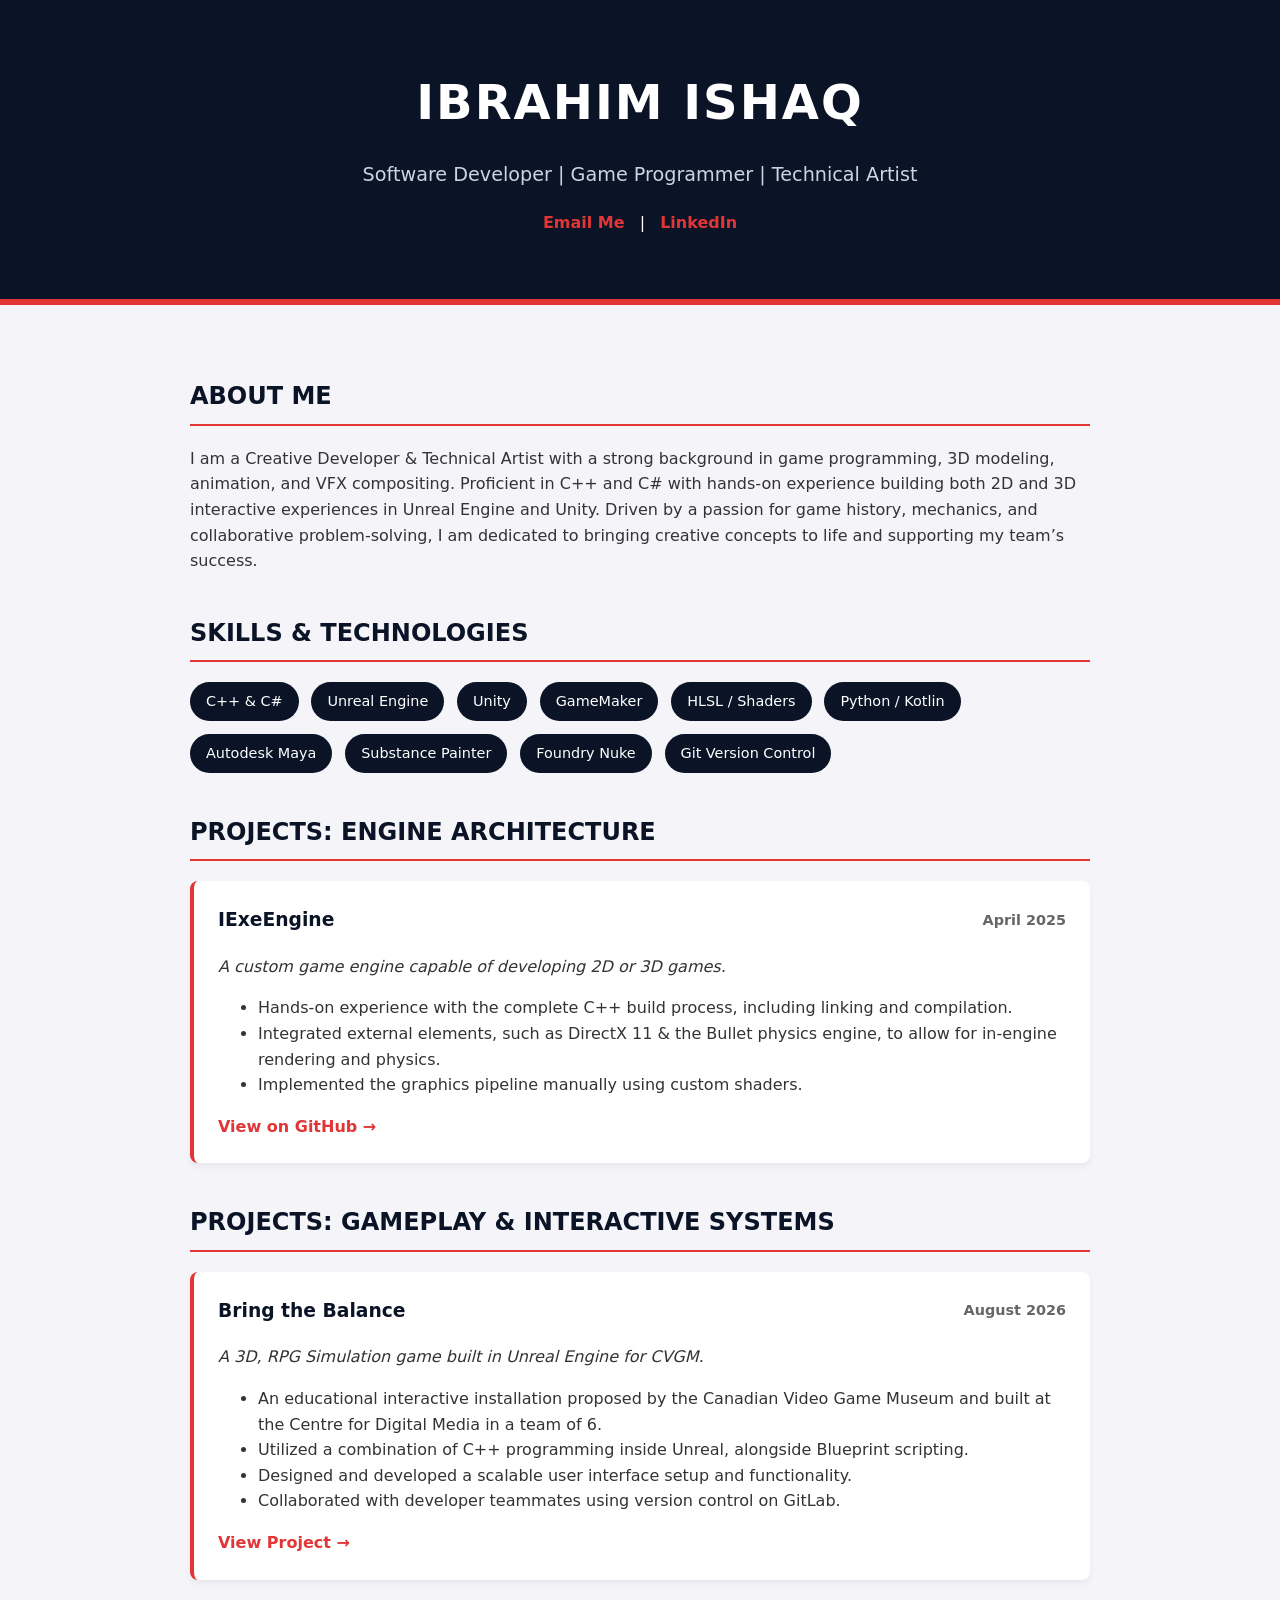
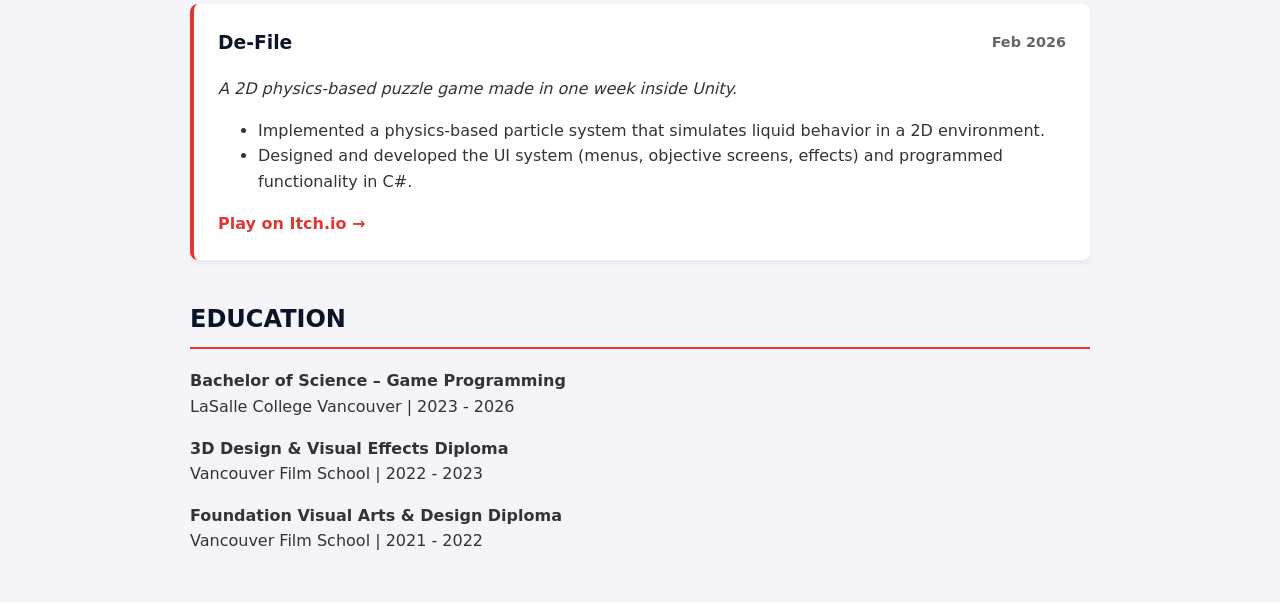
==== index.html @ 3bf5a649 "Revamp index.html for personal portfolio website Updated the index.html file to include a structured" ====
<!DOCTYPE html>
<html lang="en">
<head>
  <meta charset="UTF-8">
  <meta name="viewport" content="width=device-width, initial-scale=1.0">
  <title>Ibrahim Ishaq | Game Programmer</title>
  <style>
    :root {
      --spidey-red: #E23636;
      --spidey-blue: #0B1426;
      --bg-light: #f4f4f9;
      --text-dark: #333333;
    }

    body {
      font-family: 'Segoe UI', system-ui, sans-serif;
      background-color: var(--bg-light);
      color: var(--text-dark);
      line-height: 1.6;
      margin: 0;
      padding: 0;
    }

    /* Header Section */
    header {
      background-color: var(--spidey-blue);
      color: white;
      padding: 4rem 2rem;
      text-align: center;
      border-bottom: 6px solid var(--spidey-red);
    }
    
    header h1 {
      margin: 0;
      font-size: 3rem;
      letter-spacing: 2px;
      text-transform: uppercase;
    }

    header p {
      font-size: 1.2rem;
      color: #cbd5e1;
    }

    .contact-links a {
      color: var(--spidey-red);
      text-decoration: none;
      font-weight: bold;
      margin: 0 10px;
    }
    
    .contact-links a:hover {
      text-decoration: underline;
    }

    /* Main Content Wrapper */
    .container {
      max-width: 900px;
      margin: 0 auto;
      padding: 2rem;
    }

    h2 {
      color: var(--spidey-blue);
      border-bottom: 2px solid var(--spidey-red);
      padding-bottom: 0.5rem;
      margin-top: 2.5rem;
      text-transform: uppercase;
      font-size: 1.5rem;
    }

    /* Project Cards */
    .project {
      background: white;
      padding: 1.5rem;
      margin-bottom: 1.5rem;
      border-radius: 8px;
      box-shadow: 0 4px 6px rgba(0,0,0,0.05);
      border-left: 4px solid var(--spidey-red);
      transition: transform 0.2s;
    }

    .project:hover {
      transform: translateY(-3px);
    }

    .project h3 {
      margin-top: 0;
      color: var(--spidey-blue);
      display: flex;
      justify-content: space-between;
      align-items: center;
    }

    .project-date {
      font-size: 0.9rem;
      color: #666;
    }

    .project a {
      color: var(--spidey-red);
      font-weight: bold;
      text-decoration: none;
    }

    /* Skills Grid */
    .skills-grid {
      display: flex;
      flex-wrap: wrap;
      gap: 0.8rem;
    }

    .skill-badge {
      background-color: var(--spidey-blue);
      color: white;
      padding: 0.5rem 1rem;
      border-radius: 20px;
      font-size: 0.9rem;
      font-weight: 500;
    }
  </style>
</head>
<body>

  <header>
    <h1>Ibrahim Ishaq</h1>
    <p>Software Developer | Game Programmer | Technical Artist</p>
    <div class="contact-links">
      <a href="mailto:ibrahimmiishaq@gmail.com">Email Me</a> | 
      <a href="https://www.linkedin.com/in/ibrahimig" target="_blank">LinkedIn</a>
    </div>
  </header>

  <div class="container">
    <section>
      <h2>About Me</h2>
      <p>I am a Creative Developer & Technical Artist with a strong background in game programming, 3D modeling, animation, and VFX compositing. Proficient in C++ and C# with hands-on experience building both 2D and 3D interactive experiences in Unreal Engine and Unity. Driven by a passion for game history, mechanics, and collaborative problem-solving, I am dedicated to bringing creative concepts to life and supporting my team’s success.</p>
    </section>

    <section>
      <h2>Skills & Technologies</h2>
      <div class="skills-grid">
        <span class="skill-badge">C++ & C#</span>
        <span class="skill-badge">Unreal Engine</span>
        <span class="skill-badge">Unity</span>
        <span class="skill-badge">GameMaker</span>
        <span class="skill-badge">HLSL / Shaders</span>
        <span class="skill-badge">Python / Kotlin</span>
        <span class="skill-badge">Autodesk Maya</span>
        <span class="skill-badge">Substance Painter</span>
        <span class="skill-badge">Foundry Nuke</span>
        <span class="skill-badge">Git Version Control</span>
      </div>
    </section>

    <section>
      <h2>Projects: Engine Architecture</h2>
      
      <div class="project">
        <h3>IExeEngine <span class="project-date">April 2025</span></h3>
        <p><em>A custom game engine capable of developing 2D or 3D games.</em></p>
        <ul>
          <li>Hands-on experience with the complete C++ build process, including linking and compilation.</li>
          <li>Integrated external elements, such as DirectX 11 & the Bullet physics engine, to allow for in-engine rendering and physics.</li>
          <li>Implemented the graphics pipeline manually using custom shaders.</li>
        </ul>
        <a href="https://github.com/IbrahimExe/IExeEngine" target="_blank">View on GitHub &rarr;</a>
      </div>
    </section>

    <section>
      <h2>Projects: Gameplay & Interactive Systems</h2>

      <div class="project">
        <h3>Bring the Balance <span class="project-date">August 2026</span></h3>
        <p><em>A 3D, RPG Simulation game built in Unreal Engine for CVGM.</em></p>
        <ul>
          <li>An educational interactive installation proposed by the Canadian Video Game Museum and built at the Centre for Digital Media in a team of 6.</li>
          <li>Utilized a combination of C++ programming inside Unreal, alongside Blueprint scripting.</li>
          <li>Designed and developed a scalable user interface setup and functionality.</li>
          <li>Collaborated with developer teammates using version control on GitLab.</li>
        </ul>
        <a href="https://thecdm.ca/projects/revealing-art-balance-canadian-video-game-museum" target="_blank">View Project &rarr;</a>
      </div>

      <div class="project">
        <h3>De-File <span class="project-date">Feb 2026</span></h3>
        <p><em>A 2D physics-based puzzle game made in one week inside Unity.</em></p>
        <ul>
          <li>Implemented a physics-based particle system that simulates liquid behavior in a 2D environment.</li>
          <li>Designed and developed the UI system (menus, objective screens, effects) and programmed functionality in C#.</li>
        </ul>
        <a href="https://ibrahimexe.itch.io/de-file" target="_blank">Play on Itch.io &rarr;</a>
      </div>
    </section>

    <section>
      <h2>Education</h2>
      <p><strong>Bachelor of Science – Game Programming</strong><br>
      LaSalle College Vancouver | 2023 - 2026</p>
      
      <p><strong>3D Design & Visual Effects Diploma</strong><br>
      Vancouver Film School | 2022 - 2023</p>
      
      <p><strong>Foundation Visual Arts & Design Diploma</strong><br>
      Vancouver Film School | 2021 - 2022</p>
    </section>

  </div>
</body>
</html>
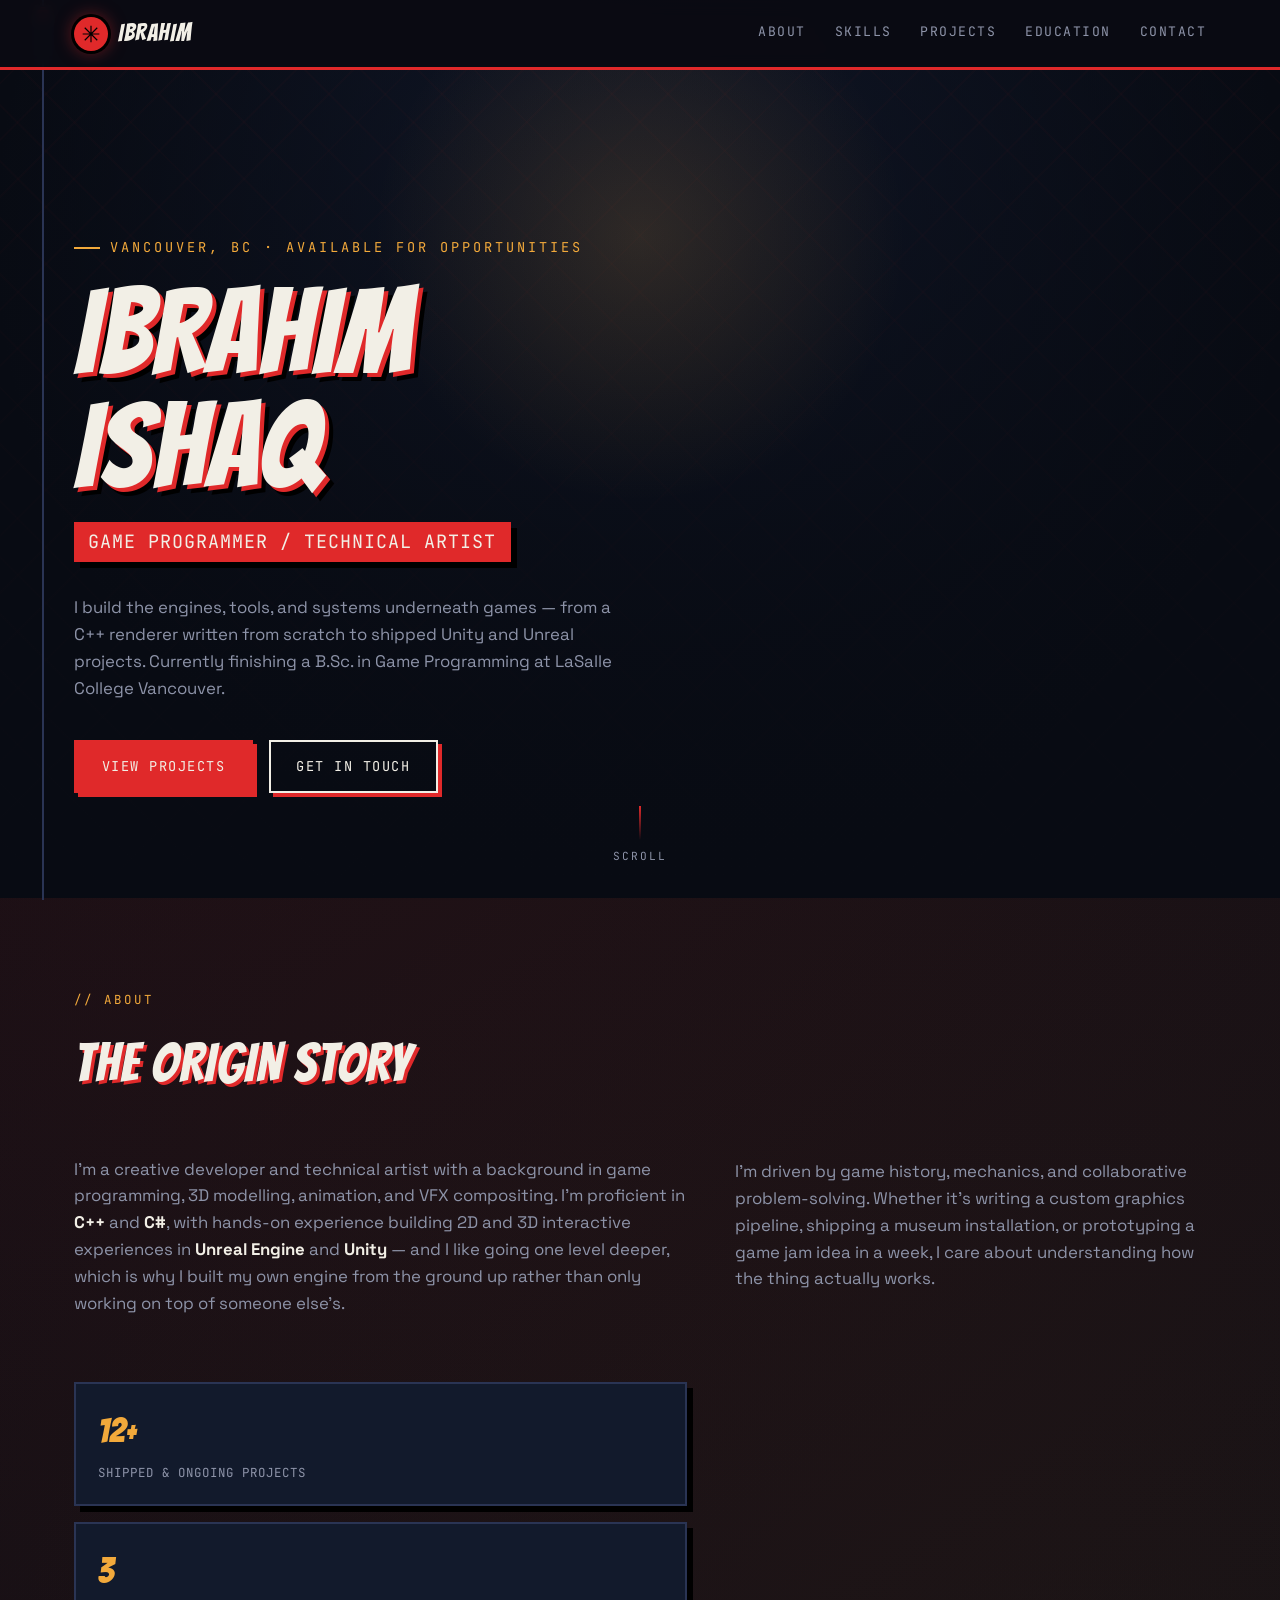
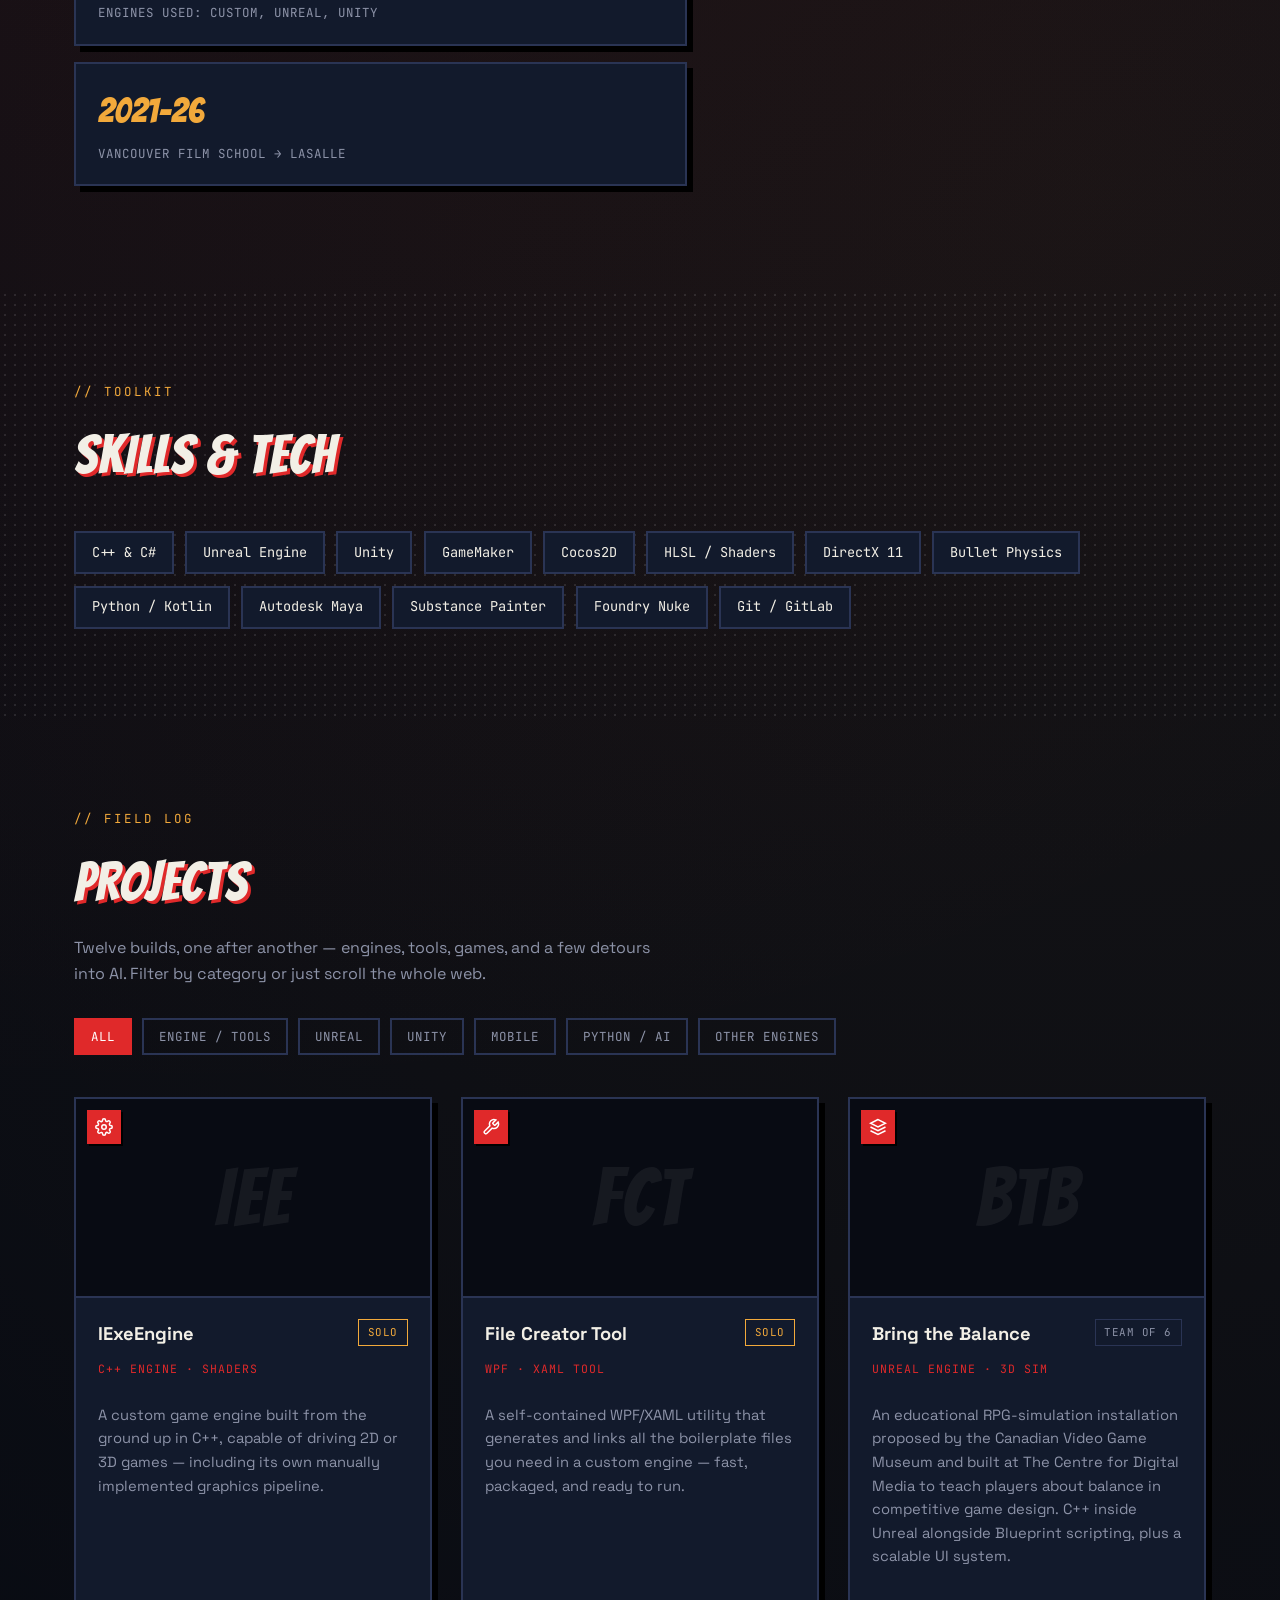
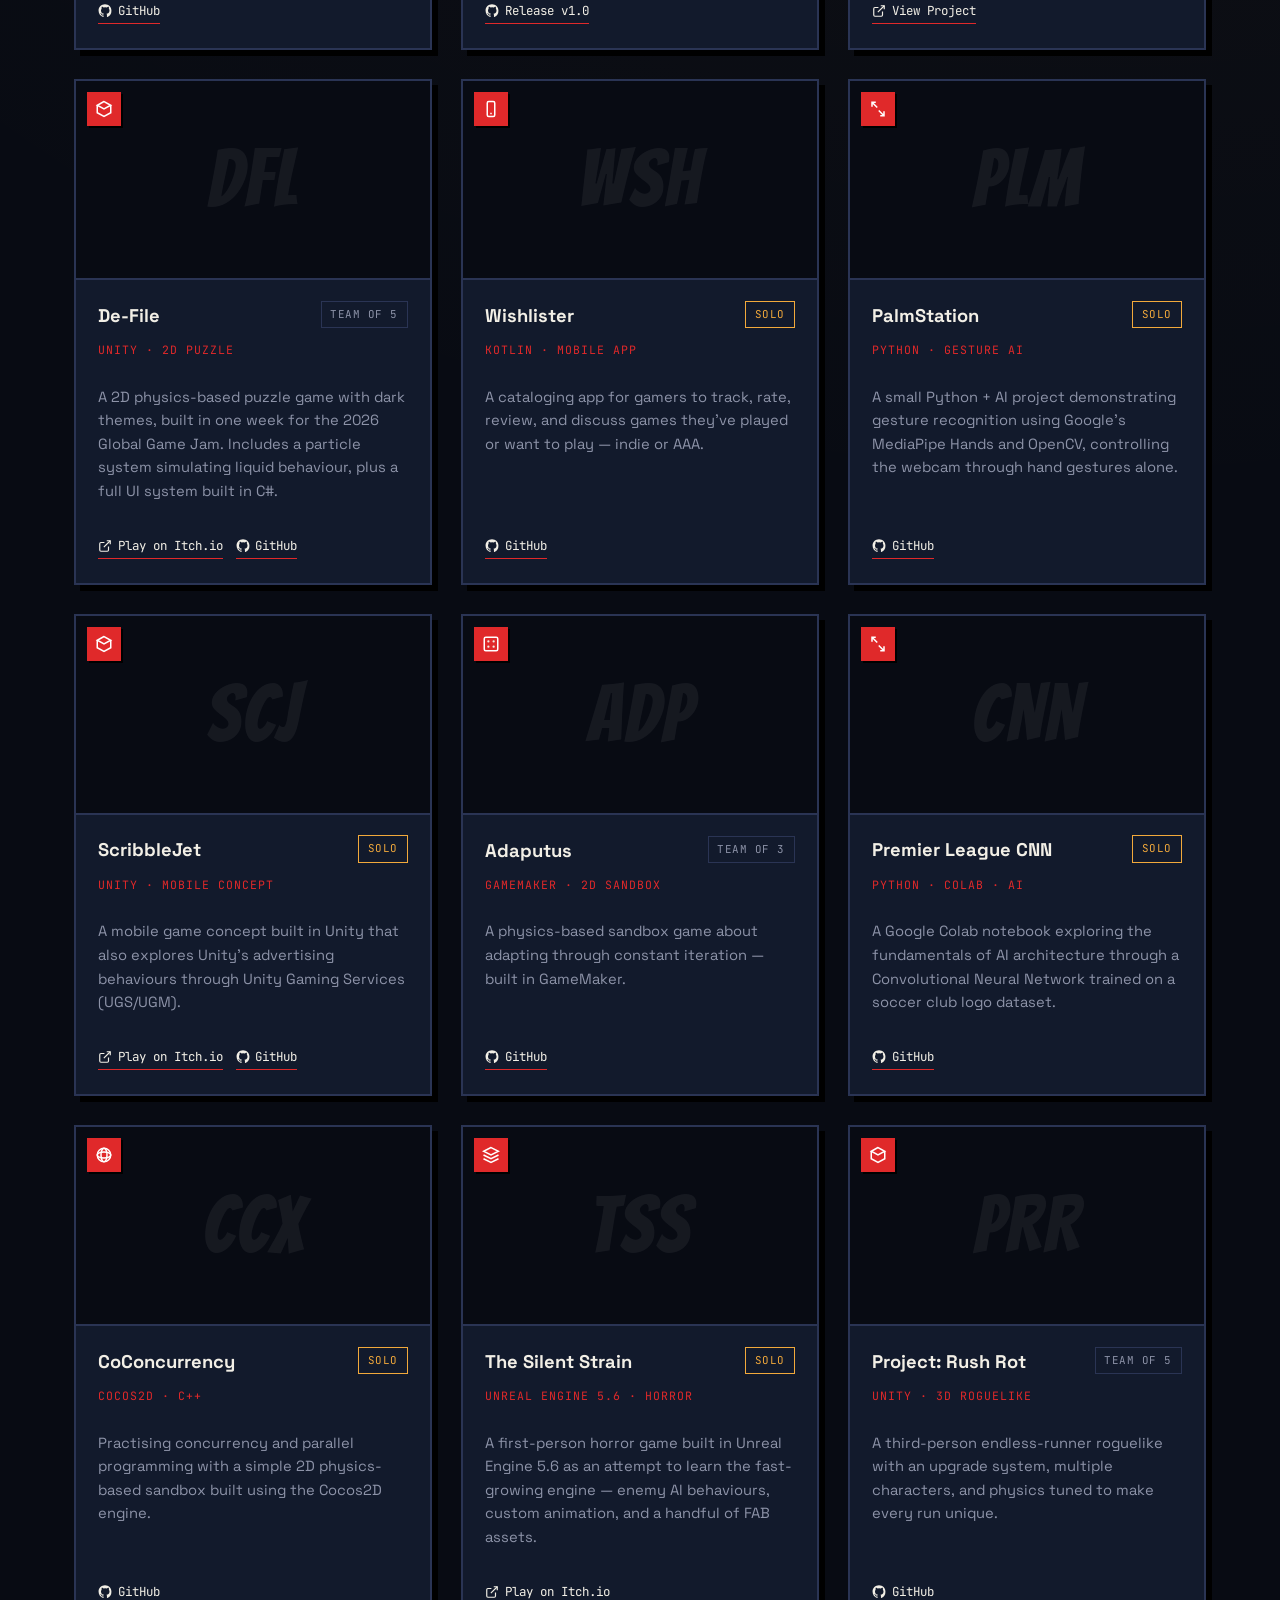
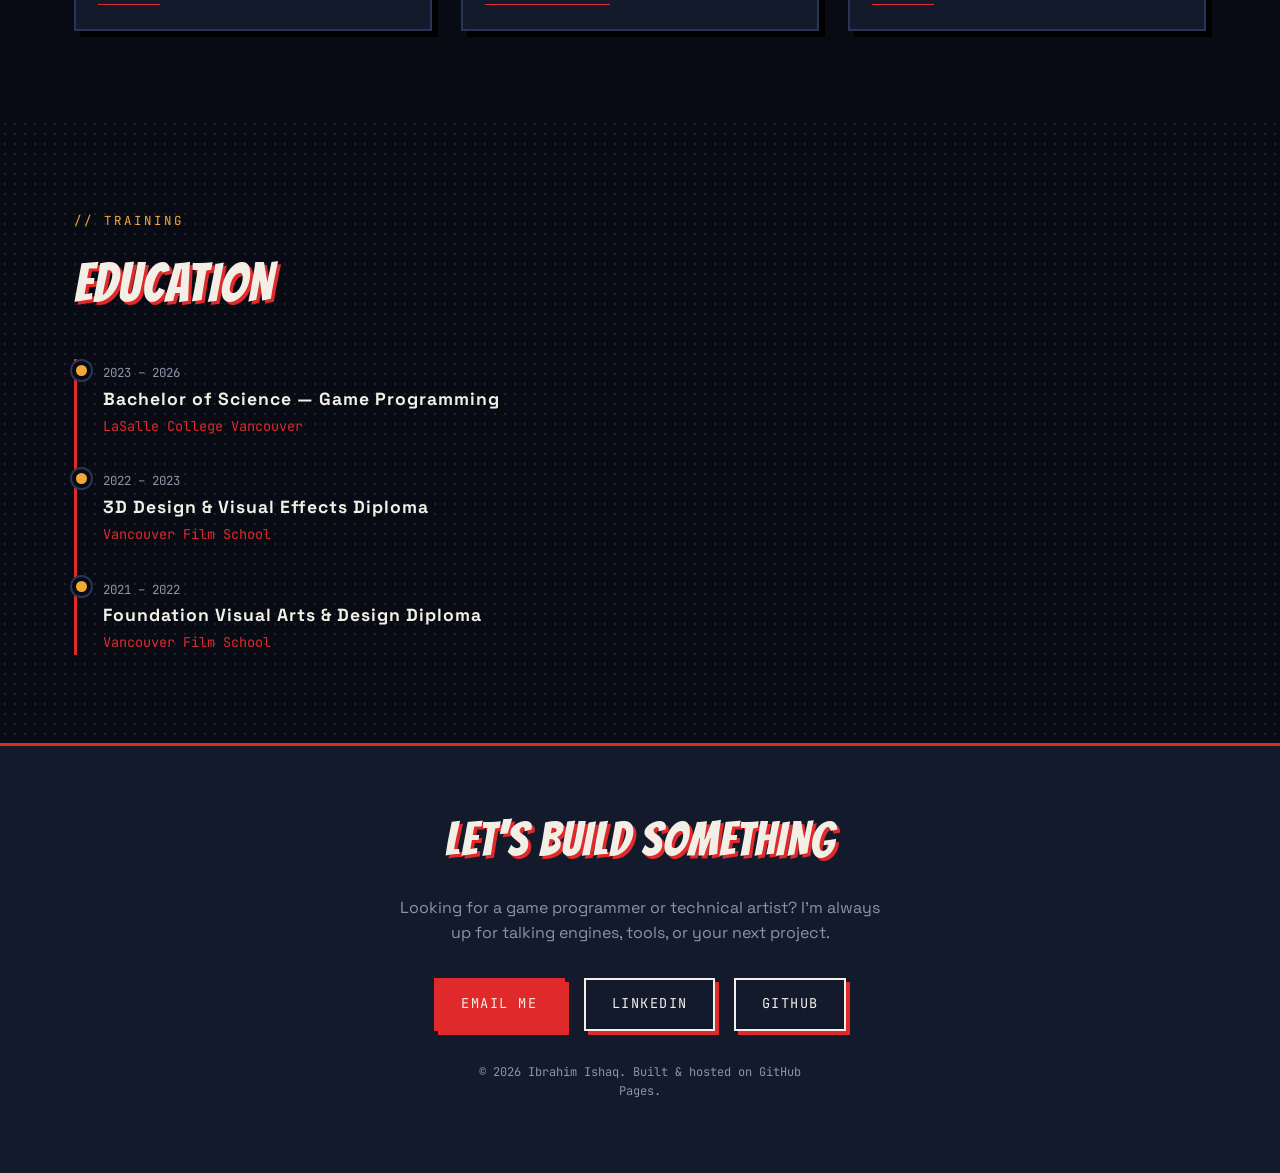
==== commit 473c9cf3: "Updated Website, Iteration 2 - Restructure the website, more visually interesting - Not just my res" ====
--- a/index.html
+++ b/index.html
@@ -1,211 +1,1066 @@
 <!DOCTYPE html>
 <html lang="en">
 <head>
-  <meta charset="UTF-8">
-  <meta name="viewport" content="width=device-width, initial-scale=1.0">
-  <title>Ibrahim Ishaq | Game Programmer</title>
-  <style>
-    :root {
-      --spidey-red: #E23636;
-      --spidey-blue: #0B1426;
-      --bg-light: #f4f4f9;
-      --text-dark: #333333;
+<meta charset="UTF-8">
+<meta name="viewport" content="width=device-width, initial-scale=1.0">
+<title>Ibrahim Ishaq — Game Programmer & Technical Artist</title>
+<meta name="description" content="Portfolio of Ibrahim Ishaq — game programmer and technical artist. C++ engines, Unreal, Unity, and more.">
+
+<link rel="preconnect" href="https://fonts.googleapis.com">
+<link rel="preconnect" href="https://fonts.gstatic.com" crossorigin>
+<link href="https://fonts.googleapis.com/css2?family=Bangers&family=Space+Grotesk:wght@400;500;600;700&family=JetBrains+Mono:wght@400;500;600&display=swap" rel="stylesheet">
+
+<style>
+  /* ============================================
+     TOKENS
+  ============================================ */
+  :root{
+    --void:#080b13;
+    --panel:#121a2c;
+    --panel-hi:#1b2540;
+    --line:#2a3454;
+    --red:#e0292a;
+    --red-dim:#a11f20;
+    --brick:#5c1616;
+    --paper:#f2efe6;
+    --muted:#8d93a8;
+    --gold:#f2a93b;
+
+    --display:'Bangers', cursive;
+    --body:'Space Grotesk', system-ui, sans-serif;
+    --mono:'JetBrains Mono', ui-monospace, monospace;
+
+    --hard: 6px 6px 0 var(--red);
+    --hard-sm: 4px 4px 0 var(--red);
+    --hard-black: 6px 6px 0 #000;
+
+    --maxw: 1180px;
+  }
+
+  *{box-sizing:border-box;}
+  html{scroll-behavior:smooth;}
+  @media (prefers-reduced-motion: reduce){
+    html{scroll-behavior:auto;}
+    *{animation-duration:0.01ms !important; animation-iteration-count:1 !important; transition-duration:0.01ms !important; scroll-behavior:auto !important;}
+  }
+
+  body{
+    margin:0;
+    background:var(--void);
+    color:var(--paper);
+    font-family:var(--body);
+    line-height:1.6;
+    overflow-x:hidden;
+    background-image:
+      radial-gradient(circle at 15% 8%, rgba(224,41,42,0.10), transparent 40%),
+      radial-gradient(circle at 85% 30%, rgba(242,169,59,0.06), transparent 45%);
+  }
+
+  img,video{max-width:100%; display:block;}
+  a{color:inherit;}
+
+  ::selection{background:var(--red); color:#fff;}
+
+  /* focus visibility */
+  a:focus-visible, button:focus-visible{
+    outline:3px solid var(--gold);
+    outline-offset:3px;
+  }
+
+  .wrap{max-width:var(--maxw); margin:0 auto; padding:0 1.5rem;}
+
+  h1,h2,h3{font-family:var(--display); letter-spacing:1px; margin:0; font-weight:400;}
+
+  .eyebrow{
+    font-family:var(--mono);
+    color:var(--gold);
+    font-size:0.78rem;
+    letter-spacing:3px;
+    text-transform:uppercase;
+    display:inline-block;
+    margin-bottom:0.6rem;
+  }
+
+  .section-title{
+    font-size:clamp(2.2rem, 5vw, 3.4rem);
+    text-transform:uppercase;
+    color:var(--paper);
+    text-shadow: 3px 3px 0 var(--red);
+    margin-bottom:0.4rem;
+  }
+
+  section{padding:5.5rem 0; position:relative;}
+
+  /* ============================================
+     HALFTONE / WEB TEXTURE HELPERS
+  ============================================ */
+  .halftone{
+    background-image: radial-gradient(rgba(255,255,255,0.10) 1px, transparent 1px);
+    background-size: 10px 10px;
+  }
+
+  /* ============================================
+     WEB-THREAD SCROLL SIGNATURE (desktop)
+  ============================================ */
+  #web-thread-wrap{
+    position:fixed;
+    top:0; left:26px;
+    height:100vh;
+    width:34px;
+    z-index:40;
+    pointer-events:none;
+    display:flex;
+    align-items:center;
+  }
+  #web-thread-wrap svg{overflow:visible;}
+  #thread-path{
+    fill:none;
+    stroke:var(--line);
+    stroke-width:2;
+  }
+  #thread-progress{
+    fill:none;
+    stroke:var(--red);
+    stroke-width:2.5;
+    stroke-dasharray:3000;
+    stroke-dashoffset:3000;
+  }
+  #thread-spider{
+    transform:translateY(0px);
+    transition:transform 60ms linear;
+  }
+  @media (max-width: 900px){
+    #web-thread-wrap{display:none;}
+  }
+
+  /* ============================================
+     NAV
+  ============================================ */
+  header#top-nav{
+    position:sticky; top:0; z-index:50;
+    background:rgba(8,11,19,0.88);
+    backdrop-filter: blur(8px);
+    border-bottom:3px solid var(--red);
+  }
+  .nav-row{
+    display:flex; align-items:center; justify-content:space-between;
+    padding:0.9rem 1.5rem;
+    max-width:var(--maxw); margin:0 auto;
+  }
+  .brand{
+    display:flex; align-items:center; gap:0.6rem;
+    font-family:var(--display);
+    font-size:1.5rem;
+    letter-spacing:1px;
+    text-decoration:none;
+  }
+  .brand-mark{
+    width:34px; height:34px;
+    border-radius:50%;
+    background:var(--red);
+    display:flex; align-items:center; justify-content:center;
+    box-shadow:0 0 0 3px #000, 0 0 18px rgba(224,41,42,0.6);
+    flex-shrink:0;
+  }
+  .brand-mark svg{width:20px; height:20px;}
+
+  nav#primary-nav{display:flex; gap:1.8rem; align-items:center;}
+  nav#primary-nav a{
+    font-family:var(--mono);
+    font-size:0.82rem;
+    letter-spacing:1.5px;
+    text-transform:uppercase;
+    text-decoration:none;
+    color:var(--muted);
+    position:relative;
+    padding-bottom:4px;
+    transition:color 0.2s;
+  }
+  nav#primary-nav a:hover{color:var(--paper);}
+  nav#primary-nav a::after{
+    content:'';
+    position:absolute; left:0; bottom:0;
+    width:0; height:2px; background:var(--red);
+    transition:width 0.25s;
+  }
+  nav#primary-nav a:hover::after{width:100%;}
+
+  #nav-toggle{
+    display:none;
+    background:none; border:2px solid var(--red); border-radius:4px;
+    width:42px; height:38px;
+    cursor:pointer;
+    flex-direction:column; align-items:center; justify-content:center; gap:5px;
+  }
+  #nav-toggle span{width:20px; height:2px; background:var(--paper); display:block; transition:0.25s;}
+  #nav-toggle.open span:nth-child(1){transform:translateY(7px) rotate(45deg);}
+  #nav-toggle.open span:nth-child(2){opacity:0;}
+  #nav-toggle.open span:nth-child(3){transform:translateY(-7px) rotate(-45deg);}
+
+  @media (max-width: 760px){
+    #nav-toggle{display:flex;}
+    nav#primary-nav{
+      position:absolute; top:100%; left:0; right:0;
+      background:var(--void);
+      border-bottom:3px solid var(--red);
+      flex-direction:column; align-items:flex-start;
+      gap:0; padding:0.5rem 1.5rem 1.2rem;
+      max-height:0; overflow:hidden;
+      transition:max-height 0.3s ease;
     }
-
-    body {
-      font-family: 'Segoe UI', system-ui, sans-serif;
-      background-color: var(--bg-light);
-      color: var(--text-dark);
-      line-height: 1.6;
-      margin: 0;
-      padding: 0;
-    }
-
-    /* Header Section */
-    header {
-      background-color: var(--spidey-blue);
-      color: white;
-      padding: 4rem 2rem;
-      text-align: center;
-      border-bottom: 6px solid var(--spidey-red);
-    }
-    
-    header h1 {
-      margin: 0;
-      font-size: 3rem;
-      letter-spacing: 2px;
-      text-transform: uppercase;
-    }
-
-    header p {
-      font-size: 1.2rem;
-      color: #cbd5e1;
-    }
-
-    .contact-links a {
-      color: var(--spidey-red);
-      text-decoration: none;
-      font-weight: bold;
-      margin: 0 10px;
-    }
-    
-    .contact-links a:hover {
-      text-decoration: underline;
-    }
-
-    /* Main Content Wrapper */
-    .container {
-      max-width: 900px;
-      margin: 0 auto;
-      padding: 2rem;
-    }
-
-    h2 {
-      color: var(--spidey-blue);
-      border-bottom: 2px solid var(--spidey-red);
-      padding-bottom: 0.5rem;
-      margin-top: 2.5rem;
-      text-transform: uppercase;
-      font-size: 1.5rem;
-    }
-
-    /* Project Cards */
-    .project {
-      background: white;
-      padding: 1.5rem;
-      margin-bottom: 1.5rem;
-      border-radius: 8px;
-      box-shadow: 0 4px 6px rgba(0,0,0,0.05);
-      border-left: 4px solid var(--spidey-red);
-      transition: transform 0.2s;
-    }
-
-    .project:hover {
-      transform: translateY(-3px);
-    }
-
-    .project h3 {
-      margin-top: 0;
-      color: var(--spidey-blue);
-      display: flex;
-      justify-content: space-between;
-      align-items: center;
-    }
-
-    .project-date {
-      font-size: 0.9rem;
-      color: #666;
-    }
-
-    .project a {
-      color: var(--spidey-red);
-      font-weight: bold;
-      text-decoration: none;
-    }
-
-    /* Skills Grid */
-    .skills-grid {
-      display: flex;
-      flex-wrap: wrap;
-      gap: 0.8rem;
-    }
-
-    .skill-badge {
-      background-color: var(--spidey-blue);
-      color: white;
-      padding: 0.5rem 1rem;
-      border-radius: 20px;
-      font-size: 0.9rem;
-      font-weight: 500;
-    }
-  </style>
+    nav#primary-nav.open{max-height:400px;}
+    nav#primary-nav a{padding:0.7rem 0; width:100%; border-bottom:1px solid var(--line);}
+  }
+
+  /* ============================================
+     HERO
+  ============================================ */
+  #hero{
+    position:relative;
+    min-height:92vh;
+    display:flex; align-items:center;
+    padding:8rem 0 5rem;
+    overflow:hidden;
+    isolation:isolate;
+  }
+  #hero-media{
+    position:absolute; inset:0; z-index:-2;
+    background:
+      linear-gradient(180deg, rgba(8,11,19,0.55) 0%, rgba(8,11,19,0.85) 60%, var(--void) 100%),
+      repeating-linear-gradient(45deg, rgba(224,41,42,0.05) 0 2px, transparent 2px 40px),
+      repeating-linear-gradient(-45deg, rgba(224,41,42,0.05) 0 2px, transparent 2px 40px),
+      radial-gradient(circle at 50% 20%, #1a2440 0%, var(--void) 70%);
+    background-size: cover, auto, auto, cover;
+  }
+  #hero-video{
+    position:absolute; inset:0; width:100%; height:100%;
+    object-fit:cover; z-index:-3;
+    opacity:0.55;
+  }
+  #spidey-sense{
+    position:absolute; inset:0; z-index:-1;
+    pointer-events:none;
+    background: radial-gradient(circle 380px at var(--mx,50%) var(--my,20%), rgba(242,169,59,0.14), transparent 70%);
+  }
+  .hero-inner{max-width:var(--maxw); margin:0 auto; padding:0 1.5rem; width:100%;}
+  .hero-eyebrow{
+    font-family:var(--mono); color:var(--gold); letter-spacing:3px; text-transform:uppercase;
+    font-size:0.85rem; margin-bottom:1rem; display:flex; align-items:center; gap:0.6rem;
+  }
+  .hero-eyebrow::before{content:''; width:26px; height:2px; background:var(--gold); display:inline-block;}
+  h1#hero-name{
+    font-size:clamp(3.2rem, 10vw, 7.5rem);
+    line-height:0.95;
+    color:var(--paper);
+    text-shadow: 4px 4px 0 var(--red), 8px 8px 0 #000;
+    text-transform:uppercase;
+  }
+  #hero-role{
+    font-family:var(--mono);
+    font-size:clamp(0.95rem, 2vw, 1.15rem);
+    color:var(--paper);
+    background:var(--red);
+    display:inline-block;
+    padding:0.35rem 0.9rem;
+    margin-top:1.2rem;
+    box-shadow:var(--hard-black);
+    text-transform:uppercase;
+    letter-spacing:1px;
+  }
+  #hero-lede{
+    max-width:560px;
+    margin-top:2rem;
+    color:var(--muted);
+    font-size:1.05rem;
+  }
+  .hero-cta{display:flex; gap:1rem; margin-top:2.4rem; flex-wrap:wrap;}
+  .btn{
+    font-family:var(--mono);
+    font-size:0.85rem;
+    letter-spacing:1.5px;
+    text-transform:uppercase;
+    text-decoration:none;
+    padding:0.85rem 1.6rem;
+    border:2px solid var(--paper);
+    color:var(--paper);
+    display:inline-flex; align-items:center; gap:0.5rem;
+    box-shadow:var(--hard-sm);
+    transition:transform 0.15s, box-shadow 0.15s;
+    cursor:pointer;
+    background:transparent;
+  }
+  .btn:hover{transform:translate(2px,2px); box-shadow:2px 2px 0 var(--red);}
+  .btn.primary{background:var(--red); border-color:var(--red);}
+  .btn.primary:hover{box-shadow:2px 2px 0 var(--gold);}
+
+  .scroll-cue{
+    position:absolute; bottom:2rem; left:50%; transform:translateX(-50%);
+    font-family:var(--mono); font-size:0.7rem; letter-spacing:2px; color:var(--muted);
+    text-transform:uppercase; display:flex; flex-direction:column; align-items:center; gap:0.5rem;
+  }
+  .scroll-cue span{width:2px; height:34px; background:linear-gradient(var(--red), transparent); animation:pulse-down 1.6s infinite;}
+  @keyframes pulse-down{0%{opacity:0.2;} 50%{opacity:1;} 100%{opacity:0.2;}}
+
+  /* ============================================
+     ABOUT
+  ============================================ */
+  #about .about-grid{
+    display:grid; grid-template-columns: 1.3fr 1fr; gap:3rem; align-items:start;
+  }
+  #about p{color:var(--muted); font-size:1.05rem; max-width:60ch;}
+  #about p strong{color:var(--paper);}
+  .stat-card{
+    background:var(--panel);
+    border:2px solid var(--line);
+    padding:1.2rem 1.4rem;
+    margin-bottom:1rem;
+    box-shadow:var(--hard-black);
+  }
+  .stat-card .num{font-family:var(--display); font-size:2.2rem; color:var(--gold); display:block;}
+  .stat-card .label{font-family:var(--mono); font-size:0.78rem; color:var(--muted); text-transform:uppercase; letter-spacing:1px;}
+  @media (max-width:800px){#about .about-grid{grid-template-columns:1fr;}}
+
+  /* ============================================
+     SKILLS
+  ============================================ */
+  .skills-grid{display:flex; flex-wrap:wrap; gap:0.7rem; margin-top:2rem;}
+  .skill-badge{
+    font-family:var(--mono);
+    font-size:0.85rem;
+    padding:0.55rem 1rem;
+    background:var(--panel);
+    border:2px solid var(--line);
+    color:var(--paper);
+    transition:border-color 0.2s, transform 0.2s;
+  }
+  .skill-badge:hover{border-color:var(--red); transform:translateY(-2px);}
+
+  /* ============================================
+     PROJECTS
+  ============================================ */
+  .filter-row{
+    display:flex; flex-wrap:wrap; gap:0.6rem; margin:2rem 0 2.6rem;
+  }
+  .filter-btn{
+    font-family:var(--mono);
+    font-size:0.78rem;
+    letter-spacing:1px;
+    text-transform:uppercase;
+    background:transparent;
+    color:var(--muted);
+    border:2px solid var(--line);
+    padding:0.5rem 0.95rem;
+    cursor:pointer;
+    transition:all 0.2s;
+  }
+  .filter-btn:hover{color:var(--paper); border-color:var(--paper);}
+  .filter-btn.active{background:var(--red); border-color:var(--red); color:#fff;}
+
+  .project-grid{
+    display:grid;
+    grid-template-columns:repeat(auto-fill, minmax(320px, 1fr));
+    gap:1.8rem;
+  }
+
+  .project-card{
+    background:var(--panel);
+    border:2px solid var(--line);
+    box-shadow:var(--hard-black);
+    display:flex; flex-direction:column;
+    overflow:hidden;
+    transition:transform 0.25s, box-shadow 0.25s, border-color 0.25s;
+    opacity:1;
+  }
+  .project-card:hover{
+    transform:translate(-3px,-3px);
+    box-shadow:9px 9px 0 var(--red);
+    border-color:var(--red);
+  }
+  .project-card.hidden-card{display:none;}
+
+  .card-media{
+    position:relative;
+    aspect-ratio:16/9;
+    background:var(--void);
+    overflow:hidden;
+    border-bottom:2px solid var(--line);
+  }
+  .card-media .glyph-bg{
+    position:absolute; inset:0;
+    display:flex; align-items:center; justify-content:center;
+    font-family:var(--display);
+    font-size:5rem;
+    color:rgba(255,255,255,0.06);
+    letter-spacing:2px;
+    text-transform:uppercase;
+  }
+  .card-media img, .card-media video{
+    position:absolute; inset:0; width:100%; height:100%; object-fit:cover;
+  }
+  .card-media .cat-icon{
+    position:absolute; top:0.7rem; left:0.7rem;
+    width:34px; height:34px;
+    background:var(--red);
+    display:flex; align-items:center; justify-content:center;
+    box-shadow:2px 2px 0 #000;
+  }
+  .card-media .cat-icon svg{width:18px; height:18px; stroke:#fff; fill:none;}
+
+  .card-body{padding:1.3rem 1.4rem 1.5rem; display:flex; flex-direction:column; gap:0.7rem; flex:1;}
+  .card-top{display:flex; justify-content:space-between; align-items:flex-start; gap:0.6rem;}
+  .card-body h3{
+    font-family:var(--body); font-weight:700; font-size:1.15rem; color:var(--paper); letter-spacing:0;
+    text-transform:none;
+  }
+  .team-badge{
+    font-family:var(--mono); font-size:0.68rem; letter-spacing:0.5px;
+    padding:0.25rem 0.55rem; white-space:nowrap;
+    border:1px solid var(--line); color:var(--muted); text-transform:uppercase;
+    flex-shrink:0;
+  }
+  .team-badge.solo{border-color:var(--gold); color:var(--gold);}
+
+  .card-type{
+    font-family:var(--mono); font-size:0.72rem; color:var(--red); text-transform:uppercase; letter-spacing:1px;
+  }
+  .card-desc{color:var(--muted); font-size:0.92rem; flex:1;}
+  .card-links{display:flex; gap:0.8rem; flex-wrap:wrap; margin-top:0.4rem;}
+  .card-links a{
+    font-family:var(--mono); font-size:0.78rem; text-decoration:none; color:var(--paper);
+    display:flex; align-items:center; gap:0.35rem;
+    border-bottom:1px solid var(--red); padding-bottom:2px;
+    transition:color 0.2s;
+  }
+  .card-links a:hover{color:var(--gold); border-color:var(--gold);}
+  .card-links svg{width:14px; height:14px; flex-shrink:0;}
+
+  /* ============================================
+     EDUCATION
+  ============================================ */
+  .edu-list{border-left:3px solid var(--red); padding-left:1.6rem; display:flex; flex-direction:column; gap:1.8rem; margin-top:2rem;}
+  .edu-item{position:relative;}
+  .edu-item::before{
+    content:''; position:absolute; left:-1.68rem; top:0.35rem;
+    width:11px; height:11px; border-radius:50%; background:var(--gold);
+    box-shadow:0 0 0 4px var(--void), 0 0 0 6px var(--line);
+  }
+  .edu-item h3{font-family:var(--body); font-weight:700; font-size:1.1rem; color:var(--paper);}
+  .edu-item .edu-school{color:var(--red); font-family:var(--mono); font-size:0.85rem;}
+  .edu-item .edu-date{color:var(--muted); font-family:var(--mono); font-size:0.78rem; text-transform:uppercase;}
+
+  /* ============================================
+     FOOTER
+  ============================================ */
+  footer{
+    border-top:3px solid var(--red);
+    padding:3.5rem 0 2.5rem;
+    text-align:center;
+    background:var(--panel);
+  }
+  footer h2{font-size:clamp(2rem,6vw,3rem); text-shadow:3px 3px 0 var(--red); text-transform:uppercase;}
+  footer p{color:var(--muted); max-width:50ch; margin:1rem auto 2rem;}
+  .footer-links{display:flex; justify-content:center; gap:1.2rem; flex-wrap:wrap; margin-bottom:2rem;}
+  .footer-fine{font-family:var(--mono); font-size:0.75rem; color:var(--muted);}
+
+  #back-to-top{
+    position:fixed; bottom:1.8rem; right:1.8rem; z-index:45;
+    width:48px; height:48px; border-radius:50%;
+    background:var(--red); border:3px solid #000;
+    display:flex; align-items:center; justify-content:center;
+    cursor:pointer; box-shadow:0 4px 14px rgba(0,0,0,0.5);
+    opacity:0; pointer-events:none; transition:opacity 0.3s, transform 0.2s;
+  }
+  #back-to-top.show{opacity:1; pointer-events:auto;}
+  #back-to-top:hover{transform:translateY(-3px);}
+  #back-to-top svg{width:20px; height:20px; stroke:#fff;}
+</style>
 </head>
 <body>
 
-  <header>
-    <h1>Ibrahim Ishaq</h1>
-    <p>Software Developer | Game Programmer | Technical Artist</p>
-    <div class="contact-links">
-      <a href="mailto:ibrahimmiishaq@gmail.com">Email Me</a> | 
-      <a href="https://www.linkedin.com/in/ibrahimig" target="_blank">LinkedIn</a>
+<!-- ============================================
+     WEB THREAD (signature scroll element, desktop only)
+============================================ -->
+<div id="web-thread-wrap" aria-hidden="true">
+  <svg width="34" height="100vh" viewBox="0 0 34 3000" preserveAspectRatio="none">
+    <path id="thread-path" d="M17,0 L17,3000"></path>
+    <path id="thread-progress" d="M17,0 L17,3000"></path>
+  </svg>
+  <svg id="thread-spider" width="26" height="26" viewBox="0 0 26 26" style="position:absolute; top:0; left:4px;">
+    <circle cx="13" cy="13" r="6" fill="#e0292a"/>
+    <g stroke="#080b13" stroke-width="1.4">
+      <line x1="13" y1="7" x2="7" y2="3"/>
+      <line x1="13" y1="9" x2="4" y2="9"/>
+      <line x1="13" y1="13" x2="3" y2="16"/>
+      <line x1="13" y1="7" x2="19" y2="3"/>
+      <line x1="13" y1="9" x2="22" y2="9"/>
+      <line x1="13" y1="13" x2="23" y2="16"/>
+    </g>
+  </svg>
+</div>
+
+<!-- ============================================
+     NAV
+============================================ -->
+<header id="top-nav">
+  <div class="nav-row">
+    <a href="#hero" class="brand">
+      <span class="brand-mark">
+        <svg viewBox="0 0 24 24"><path d="M12 2 L12 22 M2 12 L22 12 M4.5 4.5 L19.5 19.5 M19.5 4.5 L4.5 19.5" stroke="#000" stroke-width="1.4" fill="none"/></svg>
+      </span>
+      IBRAHIM
+    </a>
+    <button id="nav-toggle" aria-label="Toggle navigation" aria-expanded="false">
+      <span></span><span></span><span></span>
+    </button>
+    <nav id="primary-nav">
+      <a href="#about">About</a>
+      <a href="#skills">Skills</a>
+      <a href="#projects">Projects</a>
+      <a href="#education">Education</a>
+      <a href="#contact">Contact</a>
+    </nav>
+  </div>
+</header>
+
+<!-- ============================================
+     HERO
+============================================ -->
+<section id="hero">
+  <div id="hero-media"></div>
+  <!--
+    HOW TO ADD YOUR HERO VIDEO:
+    1. Drop an .mp4 (and ideally a .webm) into assets/video/, e.g. assets/video/hero.mp4
+    2. Uncomment the <video> block below and update the src paths.
+    3. Keep it short (5-15s), muted, and loopable — think a quick engine demo, gameplay clip,
+       or a shader reel. autoplay only works muted, so don't remove the `muted` attribute.
+  -->
+  <!--
+  <video id="hero-video" autoplay muted loop playsinline poster="assets/img/hero-poster.jpg">
+    <source src="assets/video/hero.mp4" type="video/mp4">
+    <source src="assets/video/hero.webm" type="video/webm">
+  </video>
+  -->
+  <div id="spidey-sense"></div>
+
+  <div class="hero-inner">
+    <p class="hero-eyebrow">Vancouver, BC · Available for opportunities</p>
+    <h1 id="hero-name">Ibrahim<br>Ishaq</h1>
+    <span id="hero-role">Game Programmer / Technical Artist</span>
+    <p id="hero-lede">I build the engines, tools, and systems underneath games — from a C++ renderer written from scratch to shipped Unity and Unreal projects. Currently finishing a B.Sc. in Game Programming at LaSalle College Vancouver.</p>
+    <div class="hero-cta">
+      <a href="#projects" class="btn primary">View Projects</a>
+      <a href="mailto:ibrahimmiishaq@gmail.com" class="btn">Get In Touch</a>
     </div>
-  </header>
-
-  <div class="container">
-    <section>
-      <h2>About Me</h2>
-      <p>I am a Creative Developer & Technical Artist with a strong background in game programming, 3D modeling, animation, and VFX compositing. Proficient in C++ and C# with hands-on experience building both 2D and 3D interactive experiences in Unreal Engine and Unity. Driven by a passion for game history, mechanics, and collaborative problem-solving, I am dedicated to bringing creative concepts to life and supporting my team’s success.</p>
-    </section>
-
-    <section>
-      <h2>Skills & Technologies</h2>
-      <div class="skills-grid">
-        <span class="skill-badge">C++ & C#</span>
-        <span class="skill-badge">Unreal Engine</span>
-        <span class="skill-badge">Unity</span>
-        <span class="skill-badge">GameMaker</span>
-        <span class="skill-badge">HLSL / Shaders</span>
-        <span class="skill-badge">Python / Kotlin</span>
-        <span class="skill-badge">Autodesk Maya</span>
-        <span class="skill-badge">Substance Painter</span>
-        <span class="skill-badge">Foundry Nuke</span>
-        <span class="skill-badge">Git Version Control</span>
+  </div>
+
+  <div class="scroll-cue"><span></span>Scroll</div>
+</section>
+
+<!-- ============================================
+     ABOUT
+============================================ -->
+<section id="about">
+  <div class="wrap">
+    <span class="eyebrow">// About</span>
+    <h2 class="section-title">The Origin Story</h2>
+    <div class="about-grid" style="margin-top:2rem;">
+      <p>
+        I'm a creative developer and technical artist with a background in game programming, 3D modelling,
+        animation, and VFX compositing. I'm proficient in <strong>C++</strong> and <strong>C#</strong>, with
+        hands-on experience building 2D and 3D interactive experiences in <strong>Unreal Engine</strong> and
+        <strong>Unity</strong> — and I like going one level deeper, which is why I built my own engine from
+        the ground up rather than only working on top of someone else's.
+      </p>
+      <p style="margin-top:1.2rem;">
+        I'm driven by game history, mechanics, and collaborative problem-solving. Whether it's writing a
+        custom graphics pipeline, shipping a museum installation, or prototyping a game jam idea in a week,
+        I care about understanding how the thing actually works.
+      </p>
+      <div>
+        <div class="stat-card"><span class="num">12+</span><span class="label">Shipped &amp; ongoing projects</span></div>
+        <div class="stat-card"><span class="num">3</span><span class="label">Engines used: custom, Unreal, Unity</span></div>
+        <div class="stat-card"><span class="num">2021–26</span><span class="label">Vancouver Film School &rarr; LaSalle</span></div>
       </div>
-    </section>
-
-    <section>
-      <h2>Projects: Engine Architecture</h2>
-      
-      <div class="project">
-        <h3>IExeEngine <span class="project-date">April 2025</span></h3>
-        <p><em>A custom game engine capable of developing 2D or 3D games.</em></p>
-        <ul>
-          <li>Hands-on experience with the complete C++ build process, including linking and compilation.</li>
-          <li>Integrated external elements, such as DirectX 11 & the Bullet physics engine, to allow for in-engine rendering and physics.</li>
-          <li>Implemented the graphics pipeline manually using custom shaders.</li>
-        </ul>
-        <a href="https://github.com/IbrahimExe/IExeEngine" target="_blank">View on GitHub &rarr;</a>
+    </div>
+  </div>
+</section>
+
+<!-- ============================================
+     SKILLS
+============================================ -->
+<section id="skills" class="halftone">
+  <div class="wrap">
+    <span class="eyebrow">// Toolkit</span>
+    <h2 class="section-title">Skills &amp; Tech</h2>
+    <div class="skills-grid">
+      <span class="skill-badge">C++ &amp; C#</span>
+      <span class="skill-badge">Unreal Engine</span>
+      <span class="skill-badge">Unity</span>
+      <span class="skill-badge">GameMaker</span>
+      <span class="skill-badge">Cocos2D</span>
+      <span class="skill-badge">HLSL / Shaders</span>
+      <span class="skill-badge">DirectX 11</span>
+      <span class="skill-badge">Bullet Physics</span>
+      <span class="skill-badge">Python / Kotlin</span>
+      <span class="skill-badge">Autodesk Maya</span>
+      <span class="skill-badge">Substance Painter</span>
+      <span class="skill-badge">Foundry Nuke</span>
+      <span class="skill-badge">Git / GitLab</span>
+    </div>
+  </div>
+</section>
+
+<!-- ============================================
+     PROJECTS
+============================================ -->
+<section id="projects">
+  <div class="wrap">
+    <span class="eyebrow">// Field Log</span>
+    <h2 class="section-title">Projects</h2>
+    <p style="color:var(--muted); max-width:60ch; margin-top:0.6rem;">Twelve builds, one after another — engines, tools, games, and a few detours into AI. Filter by category or just scroll the whole web.</p>
+
+    <div class="filter-row" id="filter-row">
+      <button class="filter-btn active" data-filter="all">All</button>
+      <button class="filter-btn" data-filter="engine">Engine / Tools</button>
+      <button class="filter-btn" data-filter="unreal">Unreal</button>
+      <button class="filter-btn" data-filter="unity">Unity</button>
+      <button class="filter-btn" data-filter="mobile">Mobile</button>
+      <button class="filter-btn" data-filter="ai">Python / AI</button>
+      <button class="filter-btn" data-filter="other">Other Engines</button>
+    </div>
+
+    <div class="project-grid" id="project-grid">
+
+      <!-- 1. IExeEngine -->
+      <article class="project-card" data-category="engine">
+        <div class="card-media">
+          <div class="glyph-bg">IEE</div>
+          <span class="cat-icon" title="Engine / Tools"><svg viewBox="0 0 24 24" stroke-width="2"><circle cx="12" cy="12" r="3"/><path d="M19.4 15a1.65 1.65 0 0 0 .33 1.82l.06.06a2 2 0 1 1-2.83 2.83l-.06-.06a1.65 1.65 0 0 0-1.82-.33 1.65 1.65 0 0 0-1 1.51V21a2 2 0 0 1-4 0v-.09A1.65 1.65 0 0 0 9 19.4a1.65 1.65 0 0 0-1.82.33l-.06.06a2 2 0 1 1-2.83-2.83l.06-.06a1.65 1.65 0 0 0 .33-1.82 1.65 1.65 0 0 0-1.51-1H3a2 2 0 0 1 0-4h.09A1.65 1.65 0 0 0 4.6 9a1.65 1.65 0 0 0-.33-1.82l-.06-.06a2 2 0 1 1 2.83-2.83l.06.06a1.65 1.65 0 0 0 1.82.33H9a1.65 1.65 0 0 0 1-1.51V3a2 2 0 0 1 4 0v.09a1.65 1.65 0 0 0 1 1.51 1.65 1.65 0 0 0 1.82-.33l.06-.06a2 2 0 1 1 2.83 2.83l-.06.06a1.65 1.65 0 0 0-.33 1.82V9a1.65 1.65 0 0 0 1.51 1H21a2 2 0 0 1 0 4h-.09a1.65 1.65 0 0 0-1.51 1z"/></svg></span>
+        </div>
+        <div class="card-body">
+          <div class="card-top">
+            <h3>IExeEngine</h3>
+            <span class="team-badge solo">Solo</span>
+          </div>
+          <span class="card-type">C++ Engine · Shaders</span>
+          <p class="card-desc">A custom game engine built from the ground up in C++, capable of driving 2D or 3D games — including its own manually implemented graphics pipeline.</p>
+          <div class="card-links">
+            <a href="https://github.com/IbrahimExe/IExeEngine" target="_blank" rel="noopener">
+              <svg viewBox="0 0 24 24" fill="currentColor"><path d="M12 .5C5.73.5.98 5.24.98 11.5c0 5.02 3.26 9.28 7.77 10.78.57.1.78-.25.78-.55v-2c-3.16.69-3.83-1.36-3.83-1.36-.52-1.32-1.27-1.68-1.27-1.68-1.04-.71.08-.7.08-.7 1.15.08 1.75 1.18 1.75 1.18 1.02 1.75 2.68 1.25 3.33.95.1-.74.4-1.25.72-1.54-2.52-.29-5.17-1.26-5.17-5.6 0-1.24.44-2.25 1.17-3.04-.12-.29-.51-1.44.11-3 0 0 .96-.31 3.15 1.16a10.9 10.9 0 0 1 5.74 0c2.19-1.47 3.15-1.16 3.15-1.16.62 1.56.23 2.71.11 3 .73.79 1.17 1.8 1.17 3.04 0 4.35-2.65 5.31-5.18 5.59.41.35.77 1.04.77 2.1v3.11c0 .3.2.66.79.55A11.51 11.51 0 0 0 23.02 11.5C23.02 5.24 18.27.5 12 .5z"/></svg>
+              GitHub
+            </a>
+          </div>
+        </div>
+      </article>
+
+      <!-- 2. File Creator Tool -->
+      <article class="project-card" data-category="engine">
+        <div class="card-media">
+          <div class="glyph-bg">FCT</div>
+          <span class="cat-icon" title="Tool"><svg viewBox="0 0 24 24" stroke-width="2"><path d="M14.7 6.3a1 1 0 0 0 0 1.4l1.6 1.6a1 1 0 0 0 1.4 0l3.77-3.77a6 6 0 0 1-7.94 7.94l-6.91 6.91a2.12 2.12 0 0 1-3-3l6.91-6.91a6 6 0 0 1 7.94-7.94l-3.76 3.76z"/></svg></span>
+        </div>
+        <div class="card-body">
+          <div class="card-top">
+            <h3>File Creator Tool</h3>
+            <span class="team-badge solo">Solo</span>
+          </div>
+          <span class="card-type">WPF · XAML Tool</span>
+          <p class="card-desc">A self-contained WPF/XAML utility that generates and links all the boilerplate files you need in a custom engine — fast, packaged, and ready to run.</p>
+          <div class="card-links">
+            <a href="https://github.com/IbrahimExe/IExeEngine/releases/tag/v1%2C0" target="_blank" rel="noopener">
+              <svg viewBox="0 0 24 24" fill="currentColor"><path d="M12 .5C5.73.5.98 5.24.98 11.5c0 5.02 3.26 9.28 7.77 10.78.57.1.78-.25.78-.55v-2c-3.16.69-3.83-1.36-3.83-1.36-.52-1.32-1.27-1.68-1.27-1.68-1.04-.71.08-.7.08-.7 1.15.08 1.75 1.18 1.75 1.18 1.02 1.75 2.68 1.25 3.33.95.1-.74.4-1.25.72-1.54-2.52-.29-5.17-1.26-5.17-5.6 0-1.24.44-2.25 1.17-3.04-.12-.29-.51-1.44.11-3 0 0 .96-.31 3.15 1.16a10.9 10.9 0 0 1 5.74 0c2.19-1.47 3.15-1.16 3.15-1.16.62 1.56.23 2.71.11 3 .73.79 1.17 1.8 1.17 3.04 0 4.35-2.65 5.31-5.18 5.59.41.35.77 1.04.77 2.1v3.11c0 .3.2.66.79.55A11.51 11.51 0 0 0 23.02 11.5C23.02 5.24 18.27.5 12 .5z"/></svg>
+              Release v1.0
+            </a>
+          </div>
+        </div>
+      </article>
+
+      <!-- 3. Bring the Balance -->
+      <article class="project-card" data-category="unreal">
+        <div class="card-media">
+          <div class="glyph-bg">BTB</div>
+          <span class="cat-icon" title="Unreal Engine"><svg viewBox="0 0 24 24" stroke-width="2"><path d="M12 2 2 7l10 5 10-5-10-5z"/><path d="M2 17l10 5 10-5"/><path d="M2 12l10 5 10-5"/></svg></span>
+        </div>
+        <div class="card-body">
+          <div class="card-top">
+            <h3>Bring the Balance</h3>
+            <span class="team-badge">Team of 6</span>
+          </div>
+          <span class="card-type">Unreal Engine · 3D Sim</span>
+          <p class="card-desc">An educational RPG-simulation installation proposed by the Canadian Video Game Museum and built at The Centre for Digital Media to teach players about balance in competitive game design. C++ inside Unreal alongside Blueprint scripting, plus a scalable UI system.</p>
+          <div class="card-links">
+            <a href="https://thecdm.ca/projects/revealing-art-balance-canadian-video-game-museum" target="_blank" rel="noopener">
+              <svg viewBox="0 0 24 24" fill="none" stroke="currentColor" stroke-width="2"><path d="M18 13v6a2 2 0 0 1-2 2H5a2 2 0 0 1-2-2V8a2 2 0 0 1 2-2h6"/><path d="M15 3h6v6"/><path d="M10 14 21 3"/></svg>
+              View Project
+            </a>
+          </div>
+        </div>
+      </article>
+
+      <!-- 4. De-File -->
+      <article class="project-card" data-category="unity">
+        <div class="card-media">
+          <div class="glyph-bg">DFL</div>
+          <span class="cat-icon" title="Unity"><svg viewBox="0 0 24 24" stroke-width="2"><path d="M12 2 3 7l9 5 9-5-9-5z"/><path d="M3 7v10l9 5 9-5V7"/></svg></span>
+        </div>
+        <div class="card-body">
+          <div class="card-top">
+            <h3>De-File</h3>
+            <span class="team-badge">Team of 5</span>
+          </div>
+          <span class="card-type">Unity · 2D Puzzle</span>
+          <p class="card-desc">A 2D physics-based puzzle game with dark themes, built in one week for the 2026 Global Game Jam. Includes a particle system simulating liquid behaviour, plus a full UI system built in C#.</p>
+          <div class="card-links">
+            <a href="https://ibrahimexe.itch.io/de-file" target="_blank" rel="noopener">
+              <svg viewBox="0 0 24 24" fill="none" stroke="currentColor" stroke-width="2"><path d="M18 13v6a2 2 0 0 1-2 2H5a2 2 0 0 1-2-2V8a2 2 0 0 1 2-2h6"/><path d="M15 3h6v6"/><path d="M10 14 21 3"/></svg>
+              Play on Itch.io
+            </a>
+            <a href="https://github.com/Ghuztavo/De-File" target="_blank" rel="noopener">
+              <svg viewBox="0 0 24 24" fill="currentColor"><path d="M12 .5C5.73.5.98 5.24.98 11.5c0 5.02 3.26 9.28 7.77 10.78.57.1.78-.25.78-.55v-2c-3.16.69-3.83-1.36-3.83-1.36-.52-1.32-1.27-1.68-1.27-1.68-1.04-.71.08-.7.08-.7 1.15.08 1.75 1.18 1.75 1.18 1.02 1.75 2.68 1.25 3.33.95.1-.74.4-1.25.72-1.54-2.52-.29-5.17-1.26-5.17-5.6 0-1.24.44-2.25 1.17-3.04-.12-.29-.51-1.44.11-3 0 0 .96-.31 3.15 1.16a10.9 10.9 0 0 1 5.74 0c2.19-1.47 3.15-1.16 3.15-1.16.62 1.56.23 2.71.11 3 .73.79 1.17 1.8 1.17 3.04 0 4.35-2.65 5.31-5.18 5.59.41.35.77 1.04.77 2.1v3.11c0 .3.2.66.79.55A11.51 11.51 0 0 0 23.02 11.5C23.02 5.24 18.27.5 12 .5z"/></svg>
+              GitHub
+            </a>
+          </div>
+        </div>
+      </article>
+
+      <!-- 5. Wishlister -->
+      <article class="project-card" data-category="mobile">
+        <div class="card-media">
+          <div class="glyph-bg">WSH</div>
+          <span class="cat-icon" title="Mobile"><svg viewBox="0 0 24 24" stroke-width="2"><rect x="7" y="2" width="10" height="20" rx="2"/><line x1="11" y1="18" x2="13" y2="18"/></svg></span>
+        </div>
+        <div class="card-body">
+          <div class="card-top">
+            <h3>Wishlister</h3>
+            <span class="team-badge solo">Solo</span>
+          </div>
+          <span class="card-type">Kotlin · Mobile App</span>
+          <p class="card-desc">A cataloging app for gamers to track, rate, review, and discuss games they've played or want to play — indie or AAA.</p>
+          <div class="card-links">
+            <a href="https://github.com/IbrahimExe/Wishlister" target="_blank" rel="noopener">
+              <svg viewBox="0 0 24 24" fill="currentColor"><path d="M12 .5C5.73.5.98 5.24.98 11.5c0 5.02 3.26 9.28 7.77 10.78.57.1.78-.25.78-.55v-2c-3.16.69-3.83-1.36-3.83-1.36-.52-1.32-1.27-1.68-1.27-1.68-1.04-.71.08-.7.08-.7 1.15.08 1.75 1.18 1.75 1.18 1.02 1.75 2.68 1.25 3.33.95.1-.74.4-1.25.72-1.54-2.52-.29-5.17-1.26-5.17-5.6 0-1.24.44-2.25 1.17-3.04-.12-.29-.51-1.44.11-3 0 0 .96-.31 3.15 1.16a10.9 10.9 0 0 1 5.74 0c2.19-1.47 3.15-1.16 3.15-1.16.62 1.56.23 2.71.11 3 .73.79 1.17 1.8 1.17 3.04 0 4.35-2.65 5.31-5.18 5.59.41.35.77 1.04.77 2.1v3.11c0 .3.2.66.79.55A11.51 11.51 0 0 0 23.02 11.5C23.02 5.24 18.27.5 12 .5z"/></svg>
+              GitHub
+            </a>
+          </div>
+        </div>
+      </article>
+
+      <!-- 6. PalmStation -->
+      <article class="project-card" data-category="ai">
+        <div class="card-media">
+          <div class="glyph-bg">PLM</div>
+          <span class="cat-icon" title="Python / AI"><svg viewBox="0 0 24 24" stroke-width="2"><path d="M9 3H4v6M4 3l7 7M15 21h5v-6M20 21l-7-7"/></svg></span>
+        </div>
+        <div class="card-body">
+          <div class="card-top">
+            <h3>PalmStation</h3>
+            <span class="team-badge solo">Solo</span>
+          </div>
+          <span class="card-type">Python · Gesture AI</span>
+          <p class="card-desc">A small Python + AI project demonstrating gesture recognition using Google's MediaPipe Hands and OpenCV, controlling the webcam through hand gestures alone.</p>
+          <div class="card-links">
+            <a href="https://github.com/IbrahimExe/PalmStation" target="_blank" rel="noopener">
+              <svg viewBox="0 0 24 24" fill="currentColor"><path d="M12 .5C5.73.5.98 5.24.98 11.5c0 5.02 3.26 9.28 7.77 10.78.57.1.78-.25.78-.55v-2c-3.16.69-3.83-1.36-3.83-1.36-.52-1.32-1.27-1.68-1.27-1.68-1.04-.71.08-.7.08-.7 1.15.08 1.75 1.18 1.75 1.18 1.02 1.75 2.68 1.25 3.33.95.1-.74.4-1.25.72-1.54-2.52-.29-5.17-1.26-5.17-5.6 0-1.24.44-2.25 1.17-3.04-.12-.29-.51-1.44.11-3 0 0 .96-.31 3.15 1.16a10.9 10.9 0 0 1 5.74 0c2.19-1.47 3.15-1.16 3.15-1.16.62 1.56.23 2.71.11 3 .73.79 1.17 1.8 1.17 3.04 0 4.35-2.65 5.31-5.18 5.59.41.35.77 1.04.77 2.1v3.11c0 .3.2.66.79.55A11.51 11.51 0 0 0 23.02 11.5C23.02 5.24 18.27.5 12 .5z"/></svg>
+              GitHub
+            </a>
+          </div>
+        </div>
+      </article>
+
+      <!-- 7. ScribbleJet -->
+      <article class="project-card" data-category="unity">
+        <div class="card-media">
+          <div class="glyph-bg">SCJ</div>
+          <span class="cat-icon" title="Unity"><svg viewBox="0 0 24 24" stroke-width="2"><path d="M12 2 3 7l9 5 9-5-9-5z"/><path d="M3 7v10l9 5 9-5V7"/></svg></span>
+        </div>
+        <div class="card-body">
+          <div class="card-top">
+            <h3>ScribbleJet</h3>
+            <span class="team-badge solo">Solo</span>
+          </div>
+          <span class="card-type">Unity · Mobile Concept</span>
+          <p class="card-desc">A mobile game concept built in Unity that also explores Unity's advertising behaviours through Unity Gaming Services (UGS/UGM).</p>
+          <div class="card-links">
+            <a href="https://ibrahimexe.itch.io/scribblejet" target="_blank" rel="noopener">
+              <svg viewBox="0 0 24 24" fill="none" stroke="currentColor" stroke-width="2"><path d="M18 13v6a2 2 0 0 1-2 2H5a2 2 0 0 1-2-2V8a2 2 0 0 1 2-2h6"/><path d="M15 3h6v6"/><path d="M10 14 21 3"/></svg>
+              Play on Itch.io
+            </a>
+            <a href="https://github.com/IbrahimExe/ScibbleJet" target="_blank" rel="noopener">
+              <svg viewBox="0 0 24 24" fill="currentColor"><path d="M12 .5C5.73.5.98 5.24.98 11.5c0 5.02 3.26 9.28 7.77 10.78.57.1.78-.25.78-.55v-2c-3.16.69-3.83-1.36-3.83-1.36-.52-1.32-1.27-1.68-1.27-1.68-1.04-.71.08-.7.08-.7 1.15.08 1.75 1.18 1.75 1.18 1.02 1.75 2.68 1.25 3.33.95.1-.74.4-1.25.72-1.54-2.52-.29-5.17-1.26-5.17-5.6 0-1.24.44-2.25 1.17-3.04-.12-.29-.51-1.44.11-3 0 0 .96-.31 3.15 1.16a10.9 10.9 0 0 1 5.74 0c2.19-1.47 3.15-1.16 3.15-1.16.62 1.56.23 2.71.11 3 .73.79 1.17 1.8 1.17 3.04 0 4.35-2.65 5.31-5.18 5.59.41.35.77 1.04.77 2.1v3.11c0 .3.2.66.79.55A11.51 11.51 0 0 0 23.02 11.5C23.02 5.24 18.27.5 12 .5z"/></svg>
+              GitHub
+            </a>
+          </div>
+        </div>
+      </article>
+
+      <!-- 8. Adaputus -->
+      <article class="project-card" data-category="other">
+        <div class="card-media">
+          <div class="glyph-bg">ADP</div>
+          <span class="cat-icon" title="GameMaker"><svg viewBox="0 0 24 24" stroke-width="2"><rect x="3" y="3" width="18" height="18" rx="2"/><circle cx="8.5" cy="8.5" r="1.5" fill="currentColor" stroke="none"/><circle cx="15.5" cy="15.5" r="1.5" fill="currentColor" stroke="none"/><circle cx="15.5" cy="8.5" r="1.5" fill="currentColor" stroke="none"/><circle cx="8.5" cy="15.5" r="1.5" fill="currentColor" stroke="none"/></svg></span>
+        </div>
+        <div class="card-body">
+          <div class="card-top">
+            <h3>Adaputus</h3>
+            <span class="team-badge">Team of 3</span>
+          </div>
+          <span class="card-type">GameMaker · 2D Sandbox</span>
+          <p class="card-desc">A physics-based sandbox game about adapting through constant iteration — built in GameMaker.</p>
+          <div class="card-links">
+            <a href="https://github.com/BenjaminHalko/Adapatus" target="_blank" rel="noopener">
+              <svg viewBox="0 0 24 24" fill="currentColor"><path d="M12 .5C5.73.5.98 5.24.98 11.5c0 5.02 3.26 9.28 7.77 10.78.57.1.78-.25.78-.55v-2c-3.16.69-3.83-1.36-3.83-1.36-.52-1.32-1.27-1.68-1.27-1.68-1.04-.71.08-.7.08-.7 1.15.08 1.75 1.18 1.75 1.18 1.02 1.75 2.68 1.25 3.33.95.1-.74.4-1.25.72-1.54-2.52-.29-5.17-1.26-5.17-5.6 0-1.24.44-2.25 1.17-3.04-.12-.29-.51-1.44.11-3 0 0 .96-.31 3.15 1.16a10.9 10.9 0 0 1 5.74 0c2.19-1.47 3.15-1.16 3.15-1.16.62 1.56.23 2.71.11 3 .73.79 1.17 1.8 1.17 3.04 0 4.35-2.65 5.31-5.18 5.59.41.35.77 1.04.77 2.1v3.11c0 .3.2.66.79.55A11.51 11.51 0 0 0 23.02 11.5C23.02 5.24 18.27.5 12 .5z"/></svg>
+              GitHub
+            </a>
+          </div>
+        </div>
+      </article>
+
+      <!-- 9. Premier League CNN -->
+      <article class="project-card" data-category="ai">
+        <div class="card-media">
+          <div class="glyph-bg">CNN</div>
+          <span class="cat-icon" title="Python / AI"><svg viewBox="0 0 24 24" stroke-width="2"><path d="M9 3H4v6M4 3l7 7M15 21h5v-6M20 21l-7-7"/></svg></span>
+        </div>
+        <div class="card-body">
+          <div class="card-top">
+            <h3>Premier League CNN</h3>
+            <span class="team-badge solo">Solo</span>
+          </div>
+          <span class="card-type">Python · Colab · AI</span>
+          <p class="card-desc">A Google Colab notebook exploring the fundamentals of AI architecture through a Convolutional Neural Network trained on a soccer club logo dataset.</p>
+          <div class="card-links">
+            <a href="https://github.com/IbrahimExe/PremierLeague_CNN" target="_blank" rel="noopener">
+              <svg viewBox="0 0 24 24" fill="currentColor"><path d="M12 .5C5.73.5.98 5.24.98 11.5c0 5.02 3.26 9.28 7.77 10.78.57.1.78-.25.78-.55v-2c-3.16.69-3.83-1.36-3.83-1.36-.52-1.32-1.27-1.68-1.27-1.68-1.04-.71.08-.7.08-.7 1.15.08 1.75 1.18 1.75 1.18 1.02 1.75 2.68 1.25 3.33.95.1-.74.4-1.25.72-1.54-2.52-.29-5.17-1.26-5.17-5.6 0-1.24.44-2.25 1.17-3.04-.12-.29-.51-1.44.11-3 0 0 .96-.31 3.15 1.16a10.9 10.9 0 0 1 5.74 0c2.19-1.47 3.15-1.16 3.15-1.16.62 1.56.23 2.71.11 3 .73.79 1.17 1.8 1.17 3.04 0 4.35-2.65 5.31-5.18 5.59.41.35.77 1.04.77 2.1v3.11c0 .3.2.66.79.55A11.51 11.51 0 0 0 23.02 11.5C23.02 5.24 18.27.5 12 .5z"/></svg>
+              GitHub
+            </a>
+          </div>
+        </div>
+      </article>
+
+      <!-- 10. CoConcurrency -->
+      <article class="project-card" data-category="other">
+        <div class="card-media">
+          <div class="glyph-bg">CCX</div>
+          <span class="cat-icon" title="Cocos2D"><svg viewBox="0 0 24 24" stroke-width="2"><circle cx="12" cy="12" r="9"/><ellipse cx="12" cy="12" rx="9" ry="4"/><ellipse cx="12" cy="12" rx="4" ry="9"/></svg></span>
+        </div>
+        <div class="card-body">
+          <div class="card-top">
+            <h3>CoConcurrency</h3>
+            <span class="team-badge solo">Solo</span>
+          </div>
+          <span class="card-type">Cocos2D · C++</span>
+          <p class="card-desc">Practising concurrency and parallel programming with a simple 2D physics-based sandbox built using the Cocos2D engine.</p>
+          <div class="card-links">
+            <a href="https://github.com/IbrahimExe/CoConcurrency" target="_blank" rel="noopener">
+              <svg viewBox="0 0 24 24" fill="currentColor"><path d="M12 .5C5.73.5.98 5.24.98 11.5c0 5.02 3.26 9.28 7.77 10.78.57.1.78-.25.78-.55v-2c-3.16.69-3.83-1.36-3.83-1.36-.52-1.32-1.27-1.68-1.27-1.68-1.04-.71.08-.7.08-.7 1.15.08 1.75 1.18 1.75 1.18 1.02 1.75 2.68 1.25 3.33.95.1-.74.4-1.25.72-1.54-2.52-.29-5.17-1.26-5.17-5.6 0-1.24.44-2.25 1.17-3.04-.12-.29-.51-1.44.11-3 0 0 .96-.31 3.15 1.16a10.9 10.9 0 0 1 5.74 0c2.19-1.47 3.15-1.16 3.15-1.16.62 1.56.23 2.71.11 3 .73.79 1.17 1.8 1.17 3.04 0 4.35-2.65 5.31-5.18 5.59.41.35.77 1.04.77 2.1v3.11c0 .3.2.66.79.55A11.51 11.51 0 0 0 23.02 11.5C23.02 5.24 18.27.5 12 .5z"/></svg>
+              GitHub
+            </a>
+          </div>
+        </div>
+      </article>
+
+      <!-- 11. The Silent Strain -->
+      <article class="project-card" data-category="unreal">
+        <div class="card-media">
+          <div class="glyph-bg">TSS</div>
+          <span class="cat-icon" title="Unreal Engine"><svg viewBox="0 0 24 24" stroke-width="2"><path d="M12 2 2 7l10 5 10-5-10-5z"/><path d="M2 17l10 5 10-5"/><path d="M2 12l10 5 10-5"/></svg></span>
+        </div>
+        <div class="card-body">
+          <div class="card-top">
+            <h3>The Silent Strain</h3>
+            <span class="team-badge solo">Solo</span>
+          </div>
+          <span class="card-type">Unreal Engine 5.6 · Horror</span>
+          <p class="card-desc">A first-person horror game built in Unreal Engine 5.6 as an attempt to learn the fast-growing engine — enemy AI behaviours, custom animation, and a handful of FAB assets.</p>
+          <div class="card-links">
+            <a href="https://ibrahimexe.itch.io/the-silent-strain" target="_blank" rel="noopener">
+              <svg viewBox="0 0 24 24" fill="none" stroke="currentColor" stroke-width="2"><path d="M18 13v6a2 2 0 0 1-2 2H5a2 2 0 0 1-2-2V8a2 2 0 0 1 2-2h6"/><path d="M15 3h6v6"/><path d="M10 14 21 3"/></svg>
+              Play on Itch.io
+            </a>
+          </div>
+        </div>
+      </article>
+
+      <!-- 12. Project: Rush Rot -->
+      <article class="project-card" data-category="unity">
+        <div class="card-media">
+          <div class="glyph-bg">PRR</div>
+          <span class="cat-icon" title="Unity"><svg viewBox="0 0 24 24" stroke-width="2"><path d="M12 2 3 7l9 5 9-5-9-5z"/><path d="M3 7v10l9 5 9-5V7"/></svg></span>
+        </div>
+        <div class="card-body">
+          <div class="card-top">
+            <h3>Project: Rush Rot</h3>
+            <span class="team-badge">Team of 5</span>
+          </div>
+          <span class="card-type">Unity · 3D Roguelike</span>
+          <p class="card-desc">A third-person endless-runner roguelike with an upgrade system, multiple characters, and physics tuned to make every run unique.</p>
+          <div class="card-links">
+            <a href="https://github.com/IbrahimExe/ProjectRushRot" target="_blank" rel="noopener">
+              <svg viewBox="0 0 24 24" fill="currentColor"><path d="M12 .5C5.73.5.98 5.24.98 11.5c0 5.02 3.26 9.28 7.77 10.78.57.1.78-.25.78-.55v-2c-3.16.69-3.83-1.36-3.83-1.36-.52-1.32-1.27-1.68-1.27-1.68-1.04-.71.08-.7.08-.7 1.15.08 1.75 1.18 1.75 1.18 1.02 1.75 2.68 1.25 3.33.95.1-.74.4-1.25.72-1.54-2.52-.29-5.17-1.26-5.17-5.6 0-1.24.44-2.25 1.17-3.04-.12-.29-.51-1.44.11-3 0 0 .96-.31 3.15 1.16a10.9 10.9 0 0 1 5.74 0c2.19-1.47 3.15-1.16 3.15-1.16.62 1.56.23 2.71.11 3 .73.79 1.17 1.8 1.17 3.04 0 4.35-2.65 5.31-5.18 5.59.41.35.77 1.04.77 2.1v3.11c0 .3.2.66.79.55A11.51 11.51 0 0 0 23.02 11.5C23.02 5.24 18.27.5 12 .5z"/></svg>
+              GitHub
+            </a>
+          </div>
+        </div>
+      </article>
+
+    </div>
+
+    <p id="no-results" style="display:none; color:var(--muted); font-family:var(--mono); margin-top:2rem;">Nothing here yet — try a different category.</p>
+  </div>
+</section>
+
+<!-- ============================================
+     EDUCATION
+============================================ -->
+<section id="education" class="halftone">
+  <div class="wrap">
+    <span class="eyebrow">// Training</span>
+    <h2 class="section-title">Education</h2>
+    <div class="edu-list">
+      <div class="edu-item">
+        <span class="edu-date">2023 – 2026</span>
+        <h3>Bachelor of Science — Game Programming</h3>
+        <span class="edu-school">LaSalle College Vancouver</span>
       </div>
-    </section>
-
-    <section>
-      <h2>Projects: Gameplay & Interactive Systems</h2>
-
-      <div class="project">
-        <h3>Bring the Balance <span class="project-date">August 2026</span></h3>
-        <p><em>A 3D, RPG Simulation game built in Unreal Engine for CVGM.</em></p>
-        <ul>
-          <li>An educational interactive installation proposed by the Canadian Video Game Museum and built at the Centre for Digital Media in a team of 6.</li>
-          <li>Utilized a combination of C++ programming inside Unreal, alongside Blueprint scripting.</li>
-          <li>Designed and developed a scalable user interface setup and functionality.</li>
-          <li>Collaborated with developer teammates using version control on GitLab.</li>
-        </ul>
-        <a href="https://thecdm.ca/projects/revealing-art-balance-canadian-video-game-museum" target="_blank">View Project &rarr;</a>
+      <div class="edu-item">
+        <span class="edu-date">2022 – 2023</span>
+        <h3>3D Design &amp; Visual Effects Diploma</h3>
+        <span class="edu-school">Vancouver Film School</span>
       </div>
-
-      <div class="project">
-        <h3>De-File <span class="project-date">Feb 2026</span></h3>
-        <p><em>A 2D physics-based puzzle game made in one week inside Unity.</em></p>
-        <ul>
-          <li>Implemented a physics-based particle system that simulates liquid behavior in a 2D environment.</li>
-          <li>Designed and developed the UI system (menus, objective screens, effects) and programmed functionality in C#.</li>
-        </ul>
-        <a href="https://ibrahimexe.itch.io/de-file" target="_blank">Play on Itch.io &rarr;</a>
+      <div class="edu-item">
+        <span class="edu-date">2021 – 2022</span>
+        <h3>Foundation Visual Arts &amp; Design Diploma</h3>
+        <span class="edu-school">Vancouver Film School</span>
       </div>
-    </section>
-
-    <section>
-      <h2>Education</h2>
-      <p><strong>Bachelor of Science – Game Programming</strong><br>
-      LaSalle College Vancouver | 2023 - 2026</p>
-      
-      <p><strong>3D Design & Visual Effects Diploma</strong><br>
-      Vancouver Film School | 2022 - 2023</p>
-      
-      <p><strong>Foundation Visual Arts & Design Diploma</strong><br>
-      Vancouver Film School | 2021 - 2022</p>
-    </section>
-
+    </div>
   </div>
+</section>
+
+<!-- ============================================
+     FOOTER / CONTACT
+============================================ -->
+<footer id="contact">
+  <div class="wrap">
+    <h2>Let's Build Something</h2>
+    <p>Looking for a game programmer or technical artist? I'm always up for talking engines, tools, or your next project.</p>
+    <div class="footer-links">
+      <a href="mailto:ibrahimmiishaq@gmail.com" class="btn primary">Email Me</a>
+      <a href="https://www.linkedin.com/in/ibrahimig" target="_blank" rel="noopener" class="btn">LinkedIn</a>
+      <a href="https://github.com/IbrahimExe" target="_blank" rel="noopener" class="btn">GitHub</a>
+    </div>
+    <p class="footer-fine">&copy; <span id="year"></span> Ibrahim Ishaq. Built &amp; hosted on GitHub Pages.</p>
+  </div>
+</footer>
+
+<button id="back-to-top" aria-label="Back to top">
+  <svg viewBox="0 0 24 24" fill="none" stroke="currentColor" stroke-width="2.5" stroke-linecap="round"><line x1="12" y1="19" x2="12" y2="5"/><polyline points="5 12 12 5 19 12"/></svg>
+</button>
+
+<script>
+(function(){
+  var reduceMotion = window.matchMedia('(prefers-reduced-motion: reduce)').matches;
+
+  /* ---------- Mobile nav ---------- */
+  var toggle = document.getElementById('nav-toggle');
+  var nav = document.getElementById('primary-nav');
+  toggle.addEventListener('click', function(){
+    var isOpen = nav.classList.toggle('open');
+    toggle.classList.toggle('open', isOpen);
+    toggle.setAttribute('aria-expanded', isOpen);
+  });
+  nav.querySelectorAll('a').forEach(function(a){
+    a.addEventListener('click', function(){
+      nav.classList.remove('open');
+      toggle.classList.remove('open');
+      toggle.setAttribute('aria-expanded', false);
+    });
+  });
+
+  /* ---------- Project filtering ---------- */
+  var filterBtns = document.querySelectorAll('.filter-btn');
+  var cards = document.querySelectorAll('.project-card');
+  var noResults = document.getElementById('no-results');
+
+  filterBtns.forEach(function(btn){
+    btn.addEventListener('click', function(){
+      filterBtns.forEach(function(b){ b.classList.remove('active'); });
+      btn.classList.add('active');
+      var filter = btn.getAttribute('data-filter');
+      var visibleCount = 0;
+      cards.forEach(function(card){
+        var match = filter === 'all' || card.getAttribute('data-category') === filter;
+        card.classList.toggle('hidden-card', !match);
+        if (match) visibleCount++;
+      });
+      noResults.style.display = visibleCount === 0 ? 'block' : 'none';
+    });
+  });
+
+  /* ---------- Spidey-sense cursor glow (desktop, hero only) ---------- */
+  var hero = document.getElementById('hero');
+  var sense = document.getElementById('spidey-sense');
+  if (window.matchMedia('(hover: hover)').matches && !reduceMotion){
+    hero.addEventListener('mousemove', function(e){
+      var rect = hero.getBoundingClientRect();
+      var x = ((e.clientX - rect.left) / rect.width) * 100;
+      var y = ((e.clientY - rect.top) / rect.height) * 100;
+      sense.style.setProperty('--mx', x + '%');
+      sense.style.setProperty('--my', y + '%');
+    });
+  }
+
+  /* ---------- Web-thread scroll signature ---------- */
+  var progress = document.getElementById('thread-progress');
+  var spider = document.getElementById('thread-spider');
+  var threadWrap = document.getElementById('web-thread-wrap');
+
+  function updateThread(){
+    if (!threadWrap || threadWrap.offsetParent === null) return;
+    var doc = document.documentElement;
+    var scrollTop = doc.scrollTop || document.body.scrollTop;
+    var scrollHeight = doc.scrollHeight - doc.clientHeight;
+    var pct = scrollHeight > 0 ? scrollTop / scrollHeight : 0;
+    var vh = window.innerHeight;
+
+    progress.style.strokeDashoffset = 3000 - (3000 * pct);
+    spider.style.transform = 'translateY(' + (pct * (vh - 26)) + 'px)';
+  }
+
+  /* size the thread SVG viewBox to the actual viewport height */
+  function sizeThread(){
+    var svg = threadWrap.querySelector('svg');
+    var vh = window.innerHeight;
+    svg.setAttribute('viewBox', '0 0 34 ' + vh);
+    document.getElementById('thread-path').setAttribute('d', 'M17,0 L17,' + vh);
+    progress.setAttribute('d', 'M17,0 L17,' + vh);
+    progress.style.strokeDasharray = vh;
+    progress.style.strokeDashoffset = vh;
+  }
+
+  window.addEventListener('resize', sizeThread);
+  window.addEventListener('scroll', updateThread, { passive:true });
+  sizeThread();
+  updateThread();
+
+  /* ---------- Back to top ---------- */
+  var backBtn = document.getElementById('back-to-top');
+  window.addEventListener('scroll', function(){
+    backBtn.classList.toggle('show', window.scrollY > 600);
+  }, { passive:true });
+  backBtn.addEventListener('click', function(){
+    window.scrollTo({ top:0, behavior: reduceMotion ? 'auto' : 'smooth' });
+  });
+
+  /* ---------- Footer year ---------- */
+  document.getElementById('year').textContent = new Date().getFullYear();
+
+  /* ---------- Hero video graceful fallback ---------- */
+  var heroVideo = document.getElementById('hero-video');
+  if (heroVideo){
+    heroVideo.addEventListener('error', function(){ heroVideo.style.display = 'none'; });
+  }
+})();
+</script>
+
 </body>
 </html>
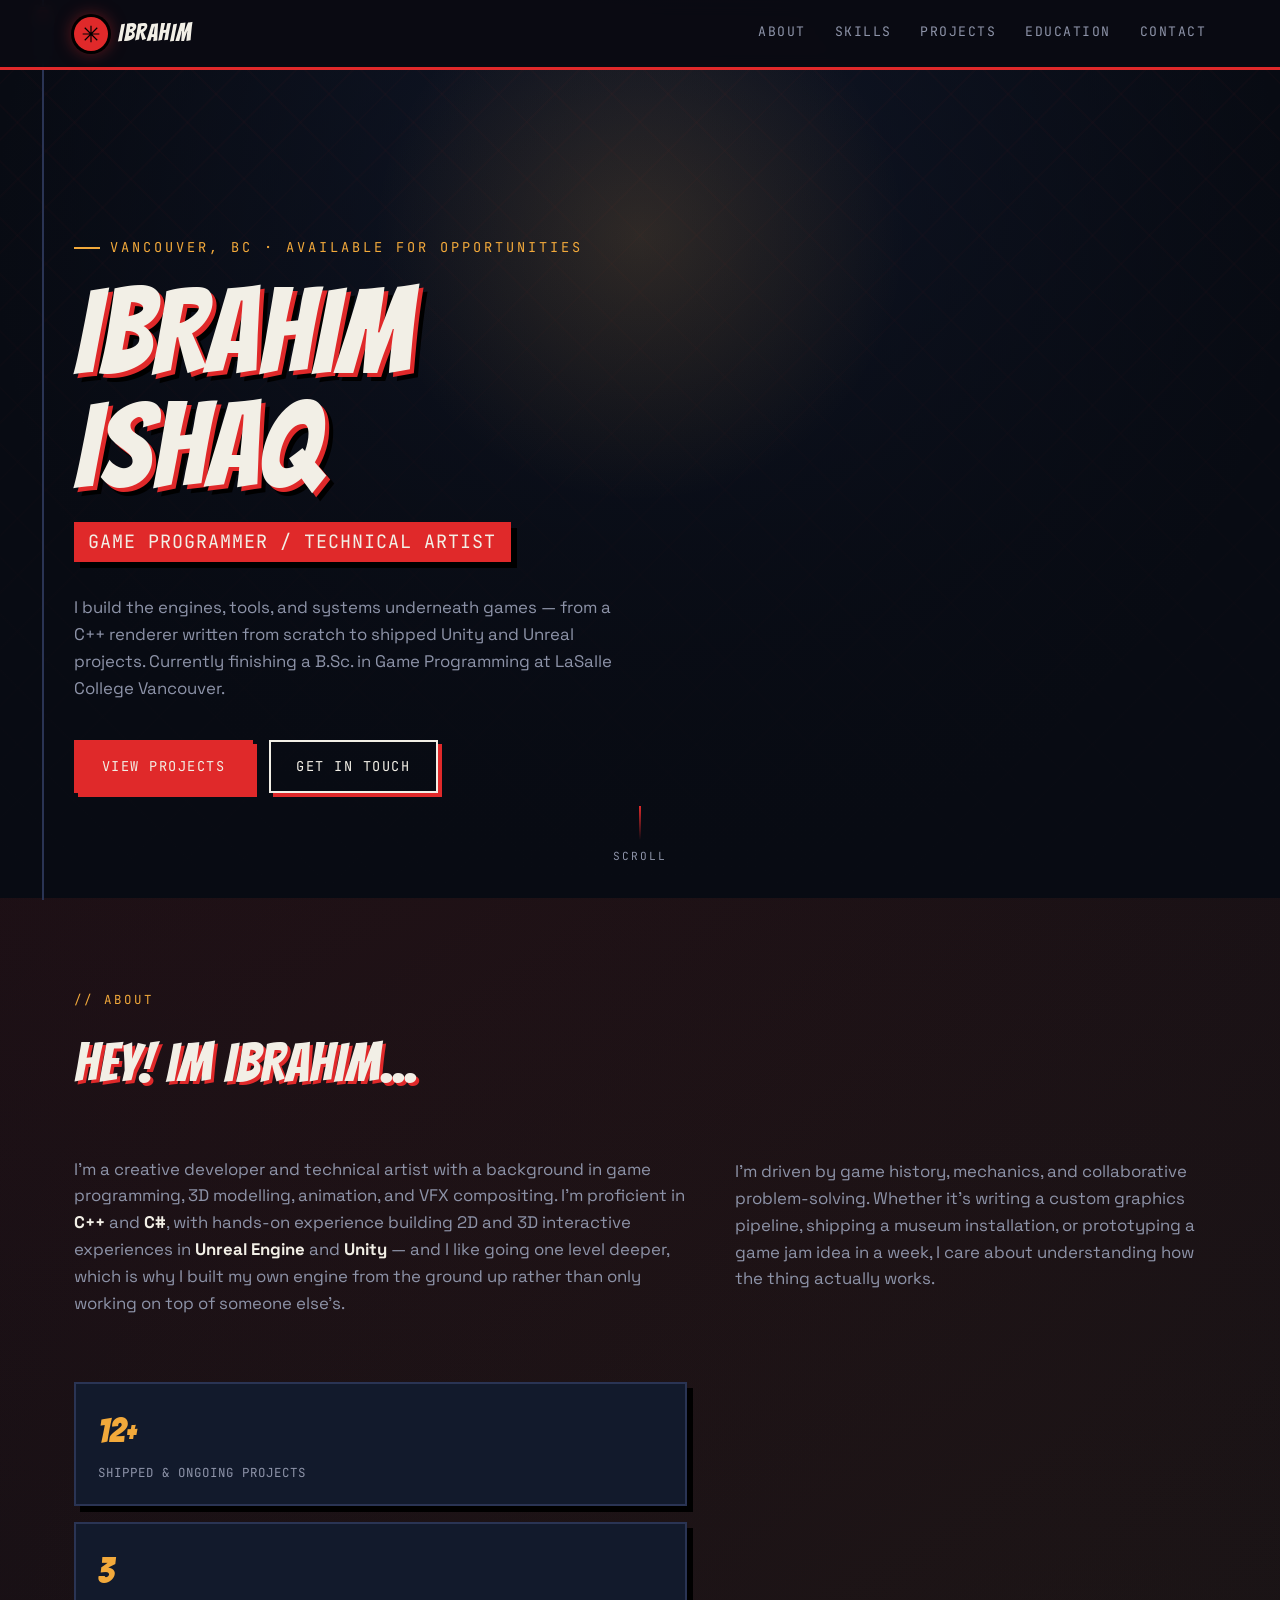
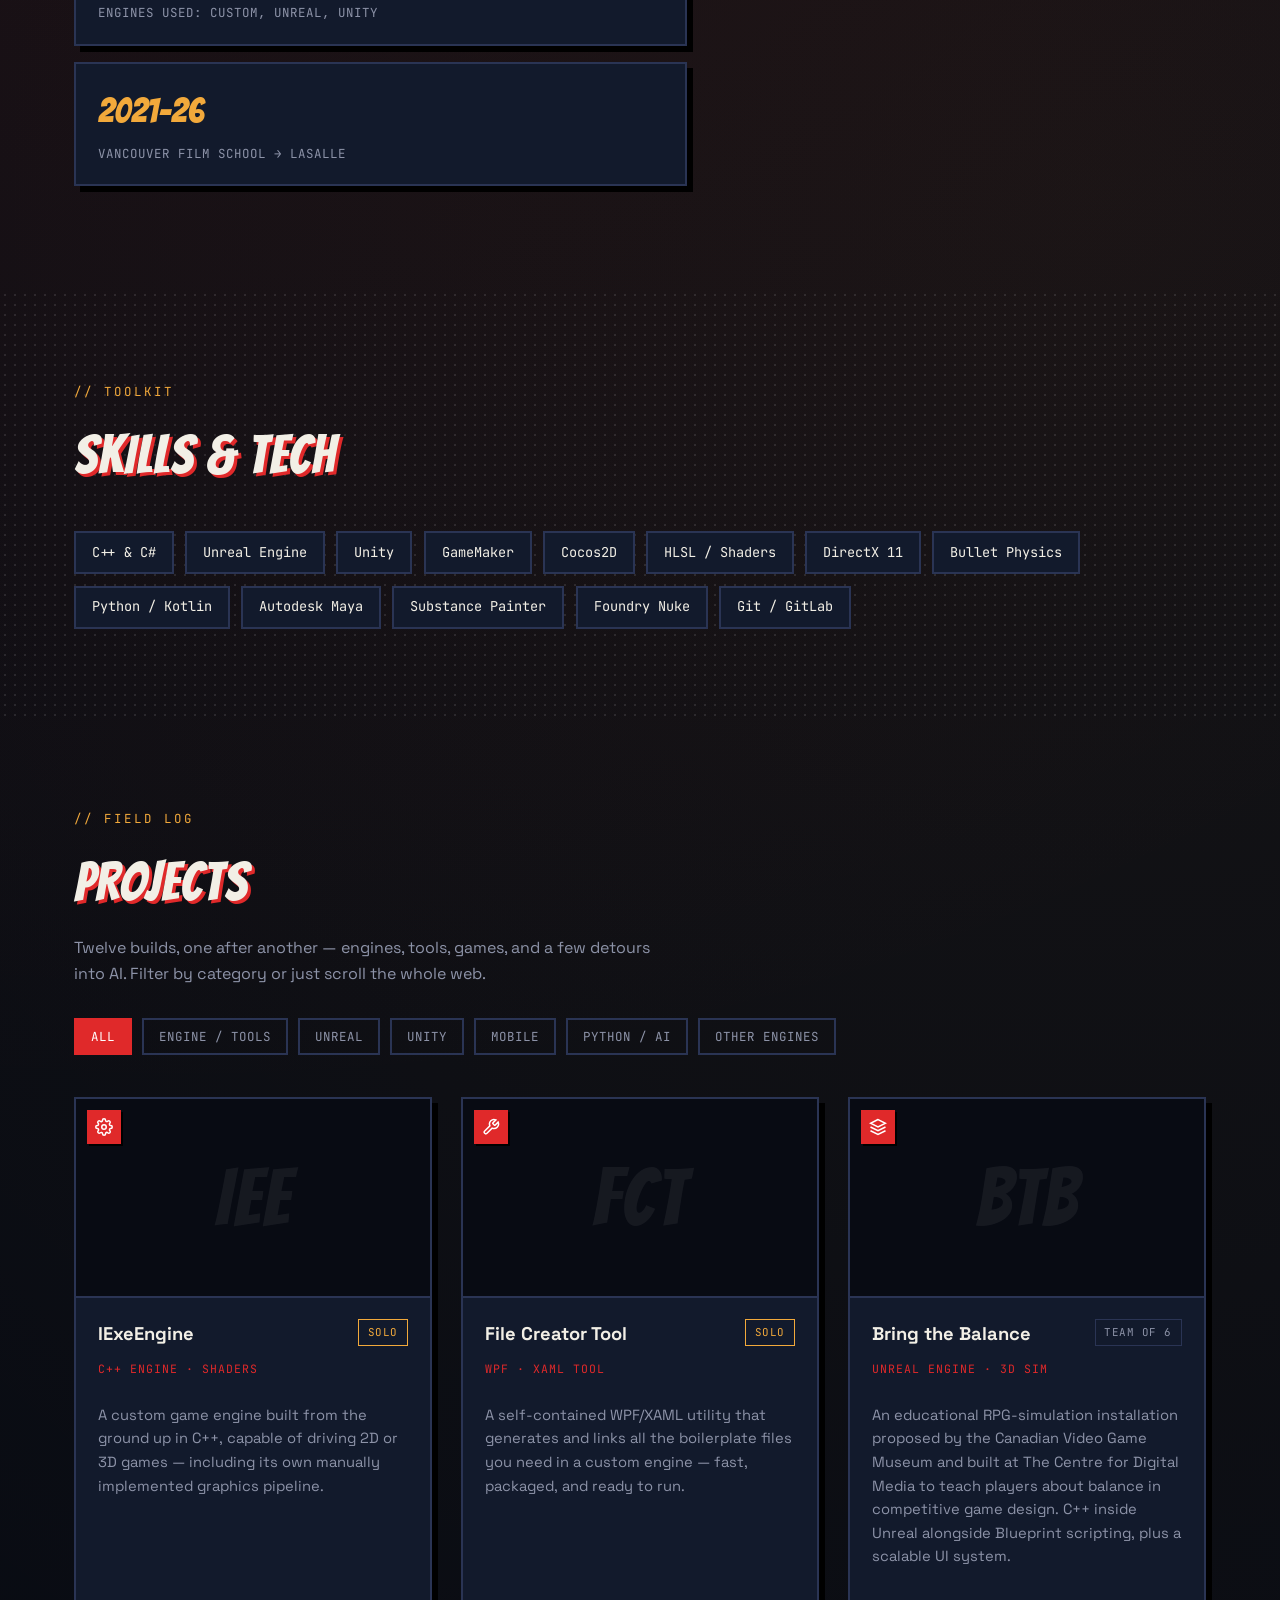
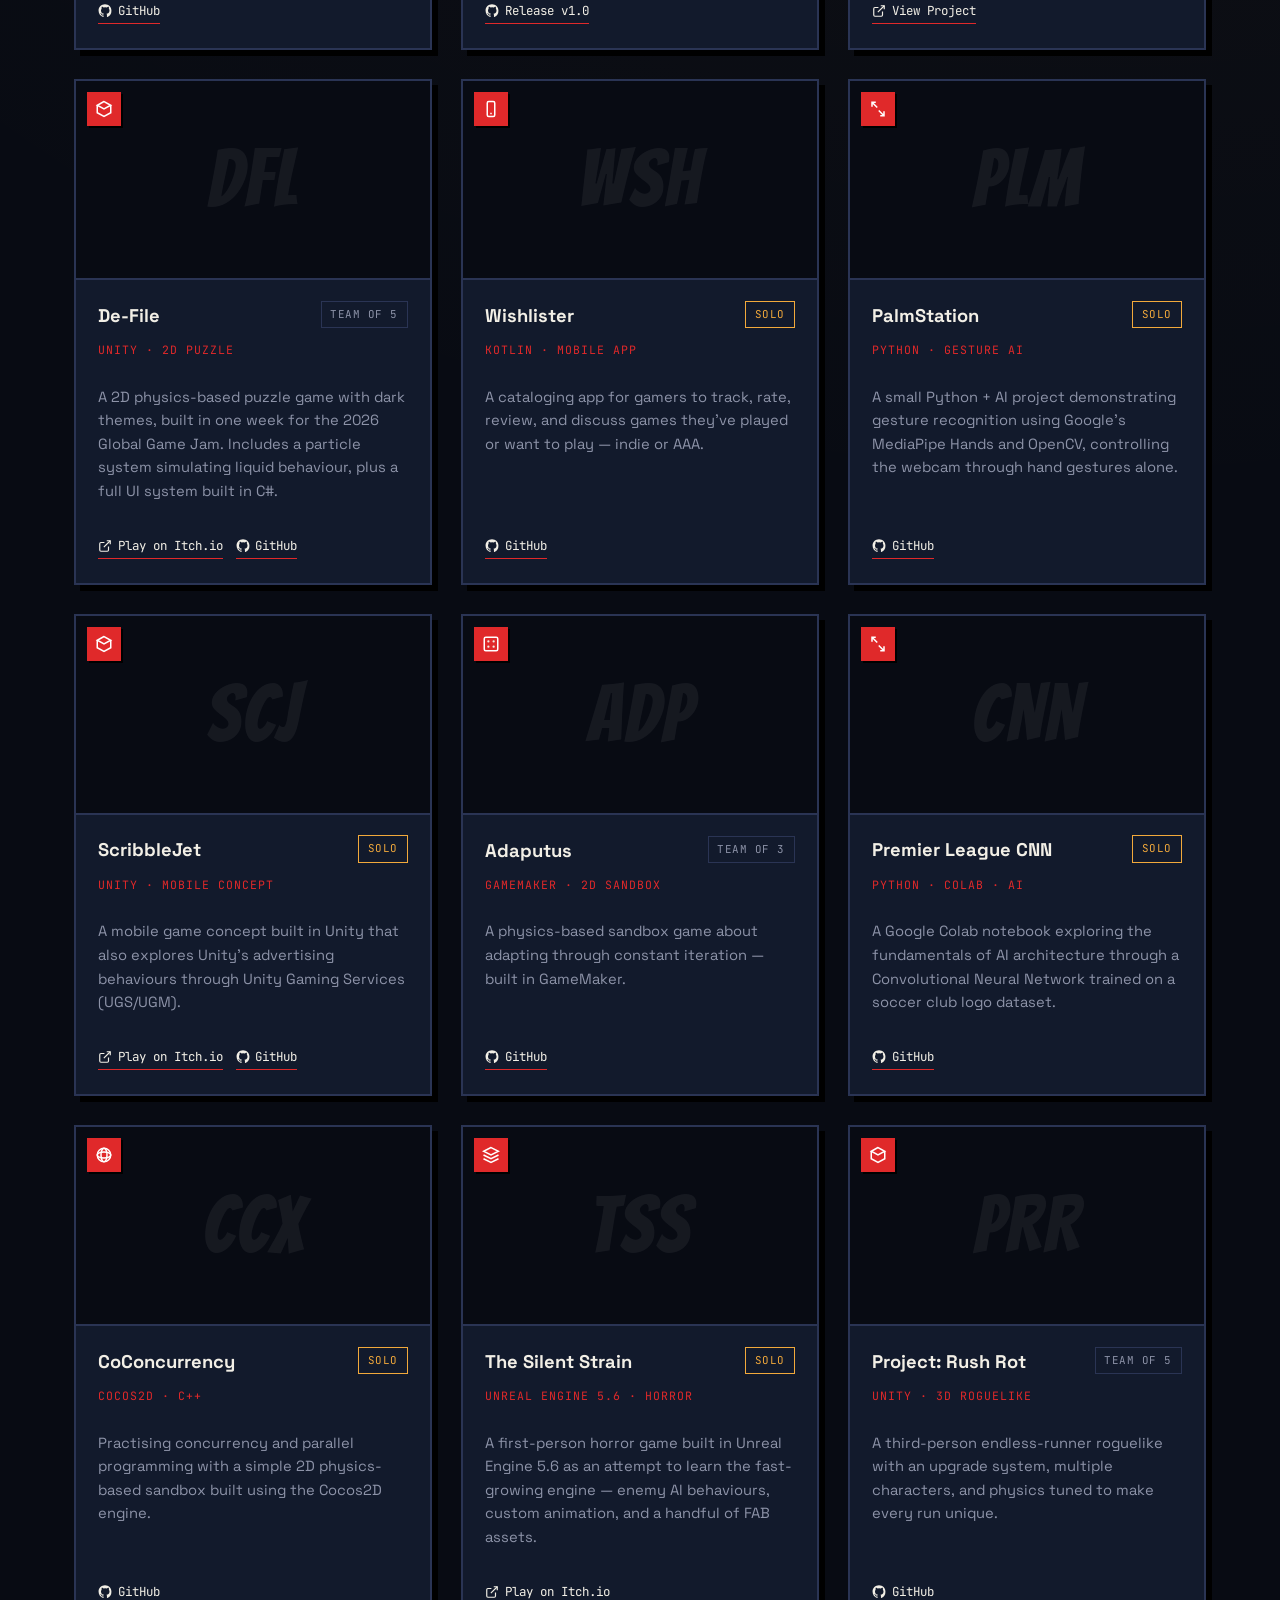
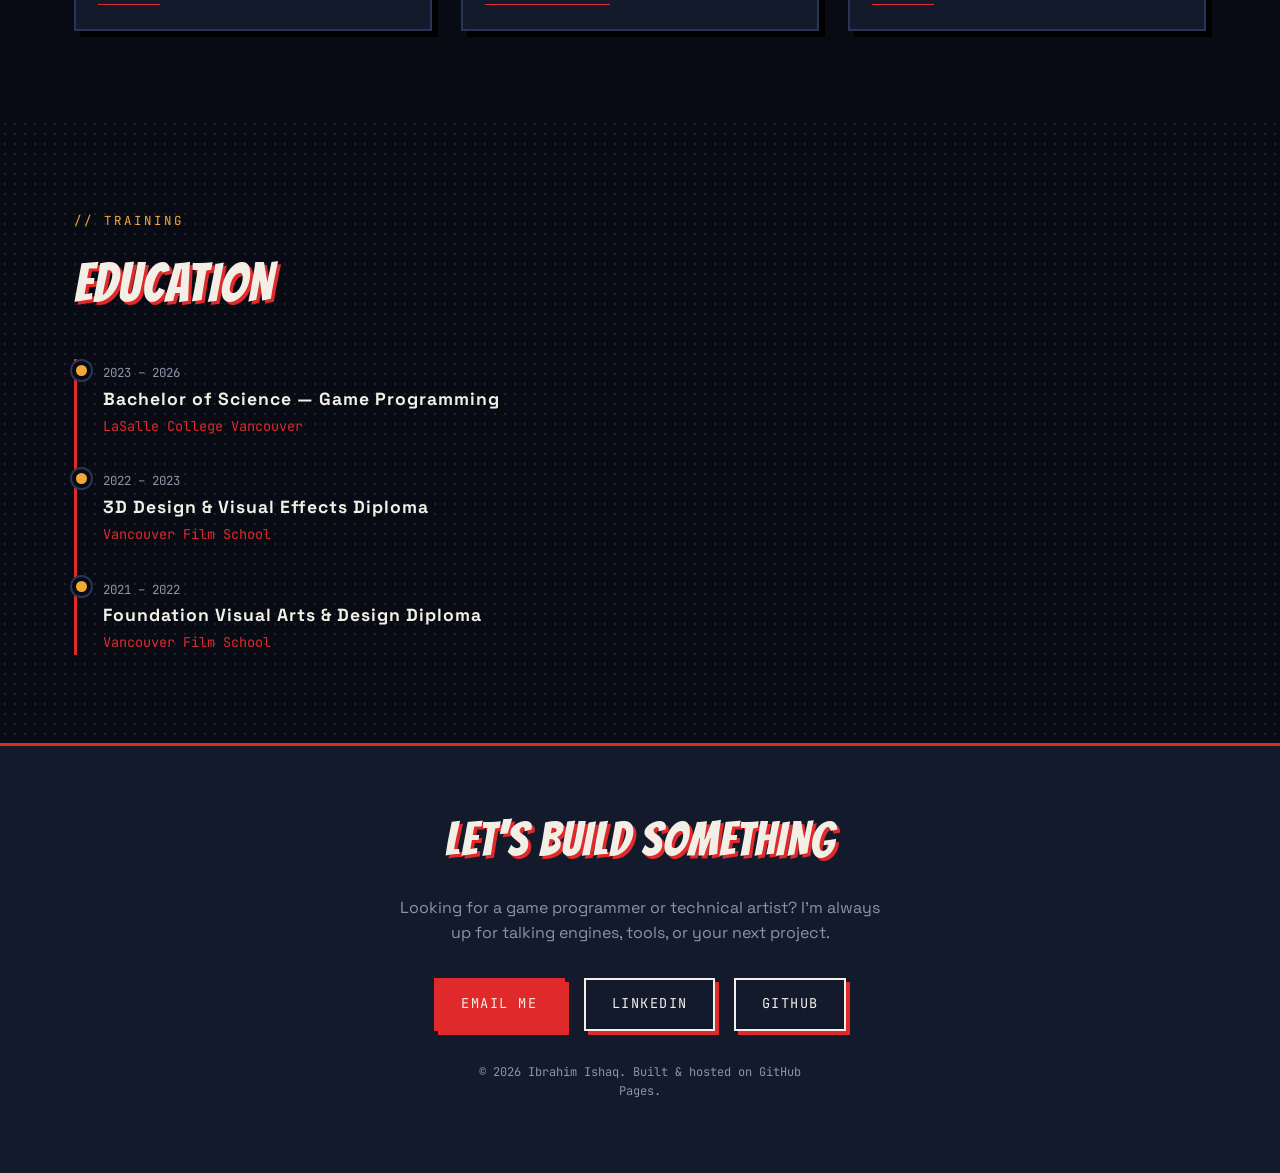
==== commit 2dcf41ee: "Update section title in about section" ====
--- a/index.html
+++ b/index.html
@@ -562,7 +562,7 @@
 <section id="about">
   <div class="wrap">
     <span class="eyebrow">// About</span>
-    <h2 class="section-title">The Origin Story</h2>
+    <h2 class="section-title">Hey! Im Ibrahim...</h2>
     <div class="about-grid" style="margin-top:2rem;">
       <p>
         I'm a creative developer and technical artist with a background in game programming, 3D modelling,
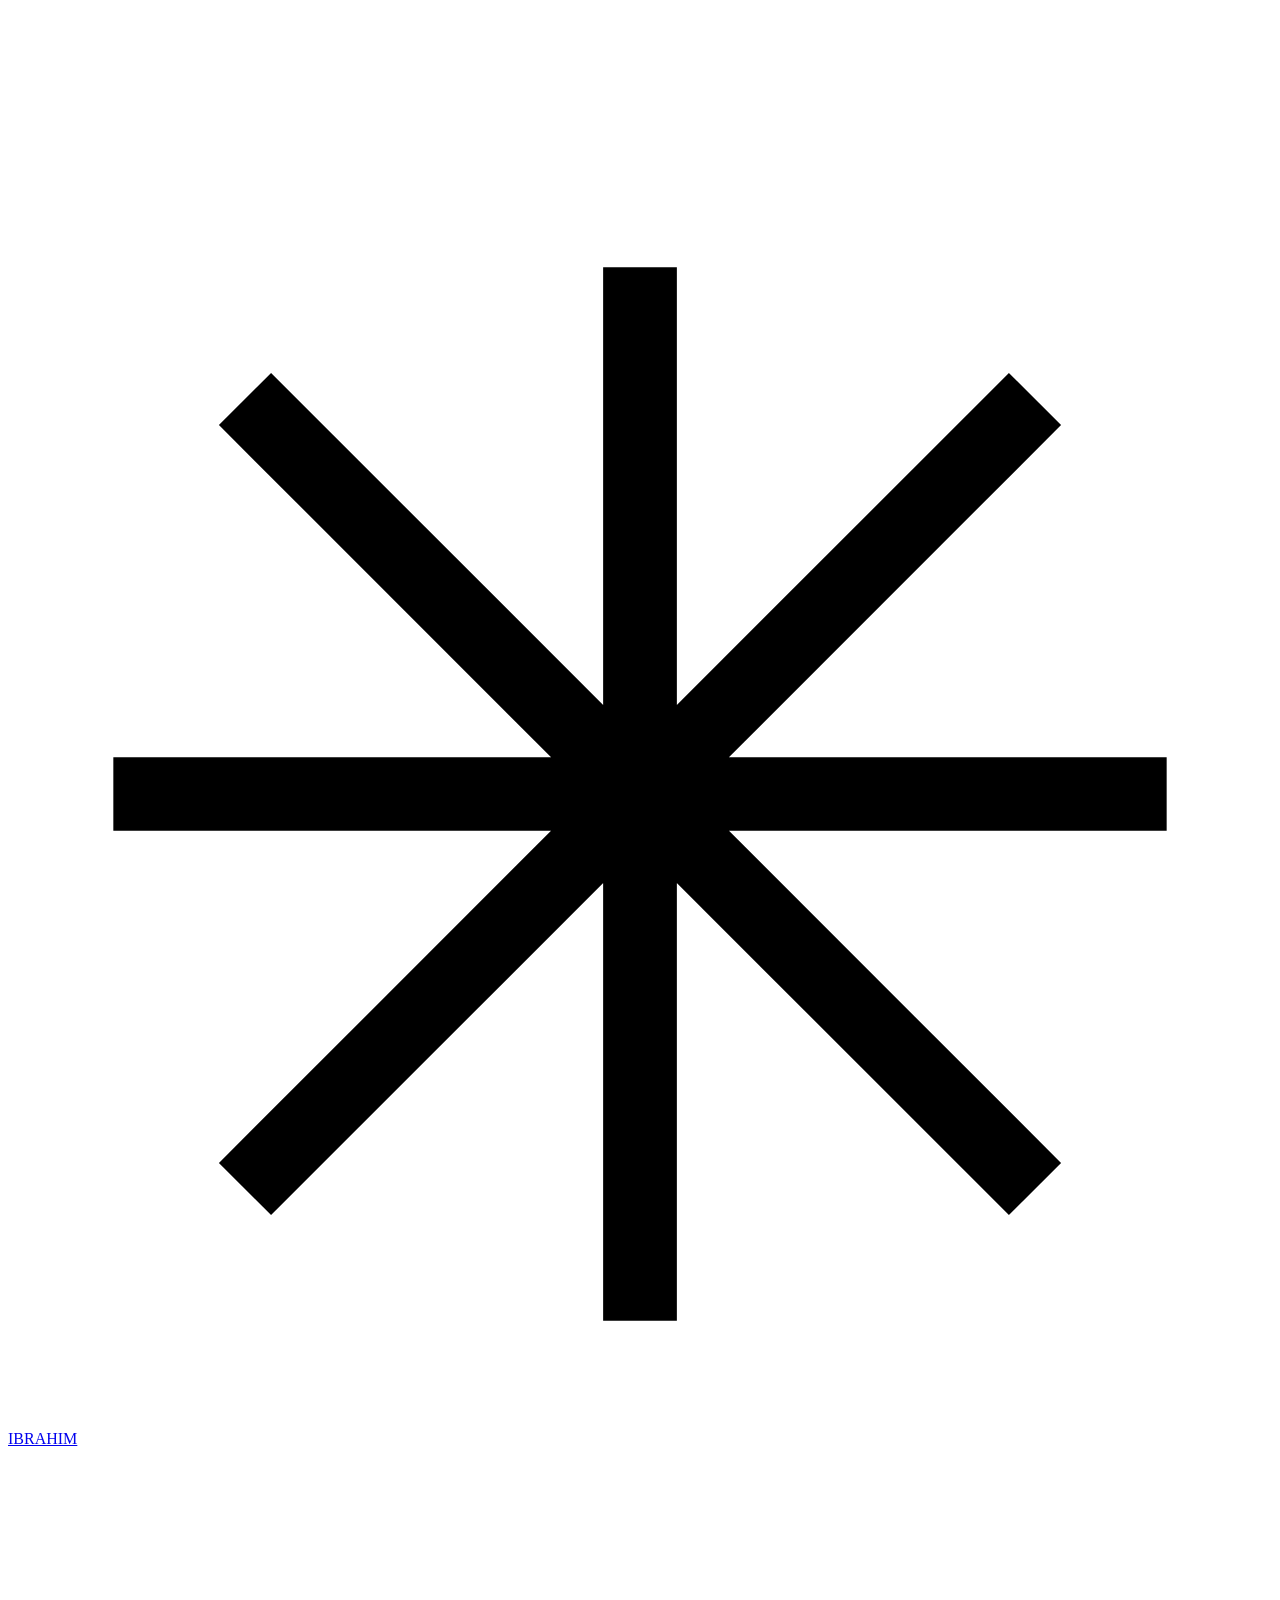
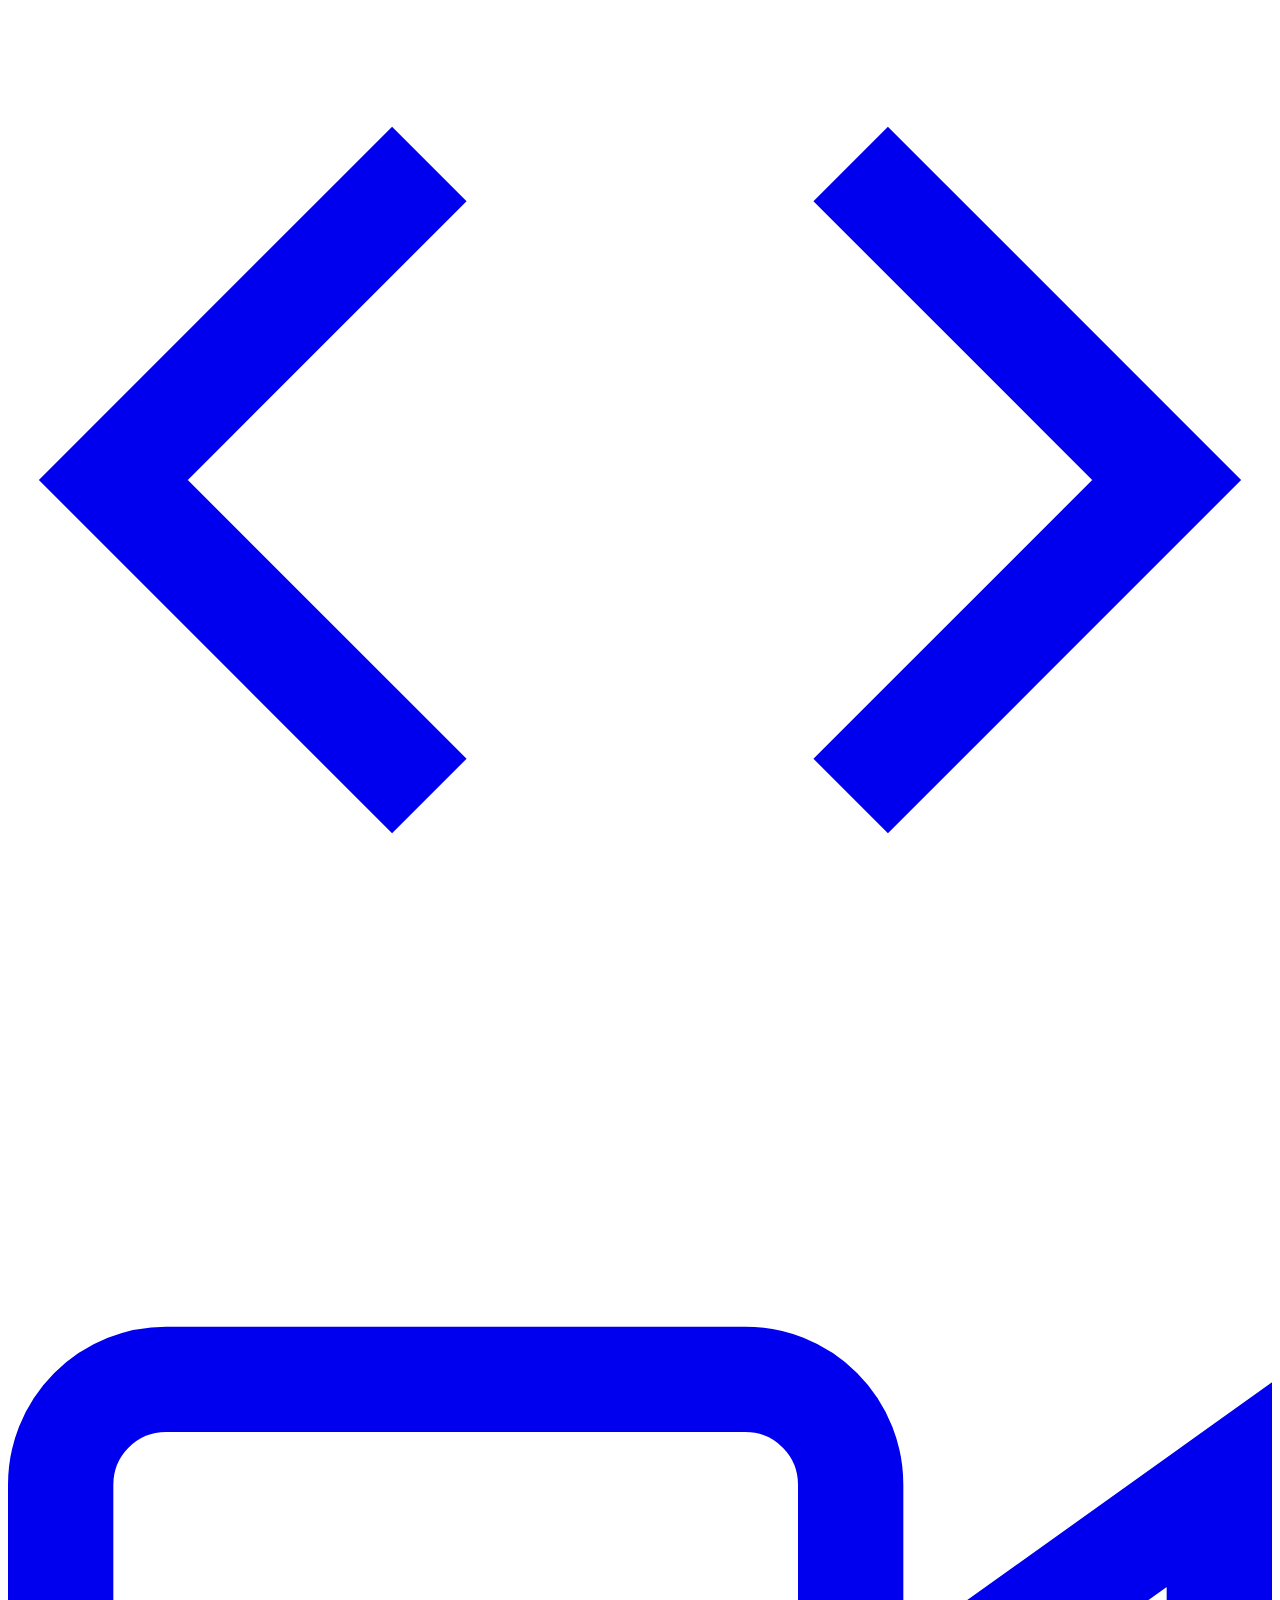
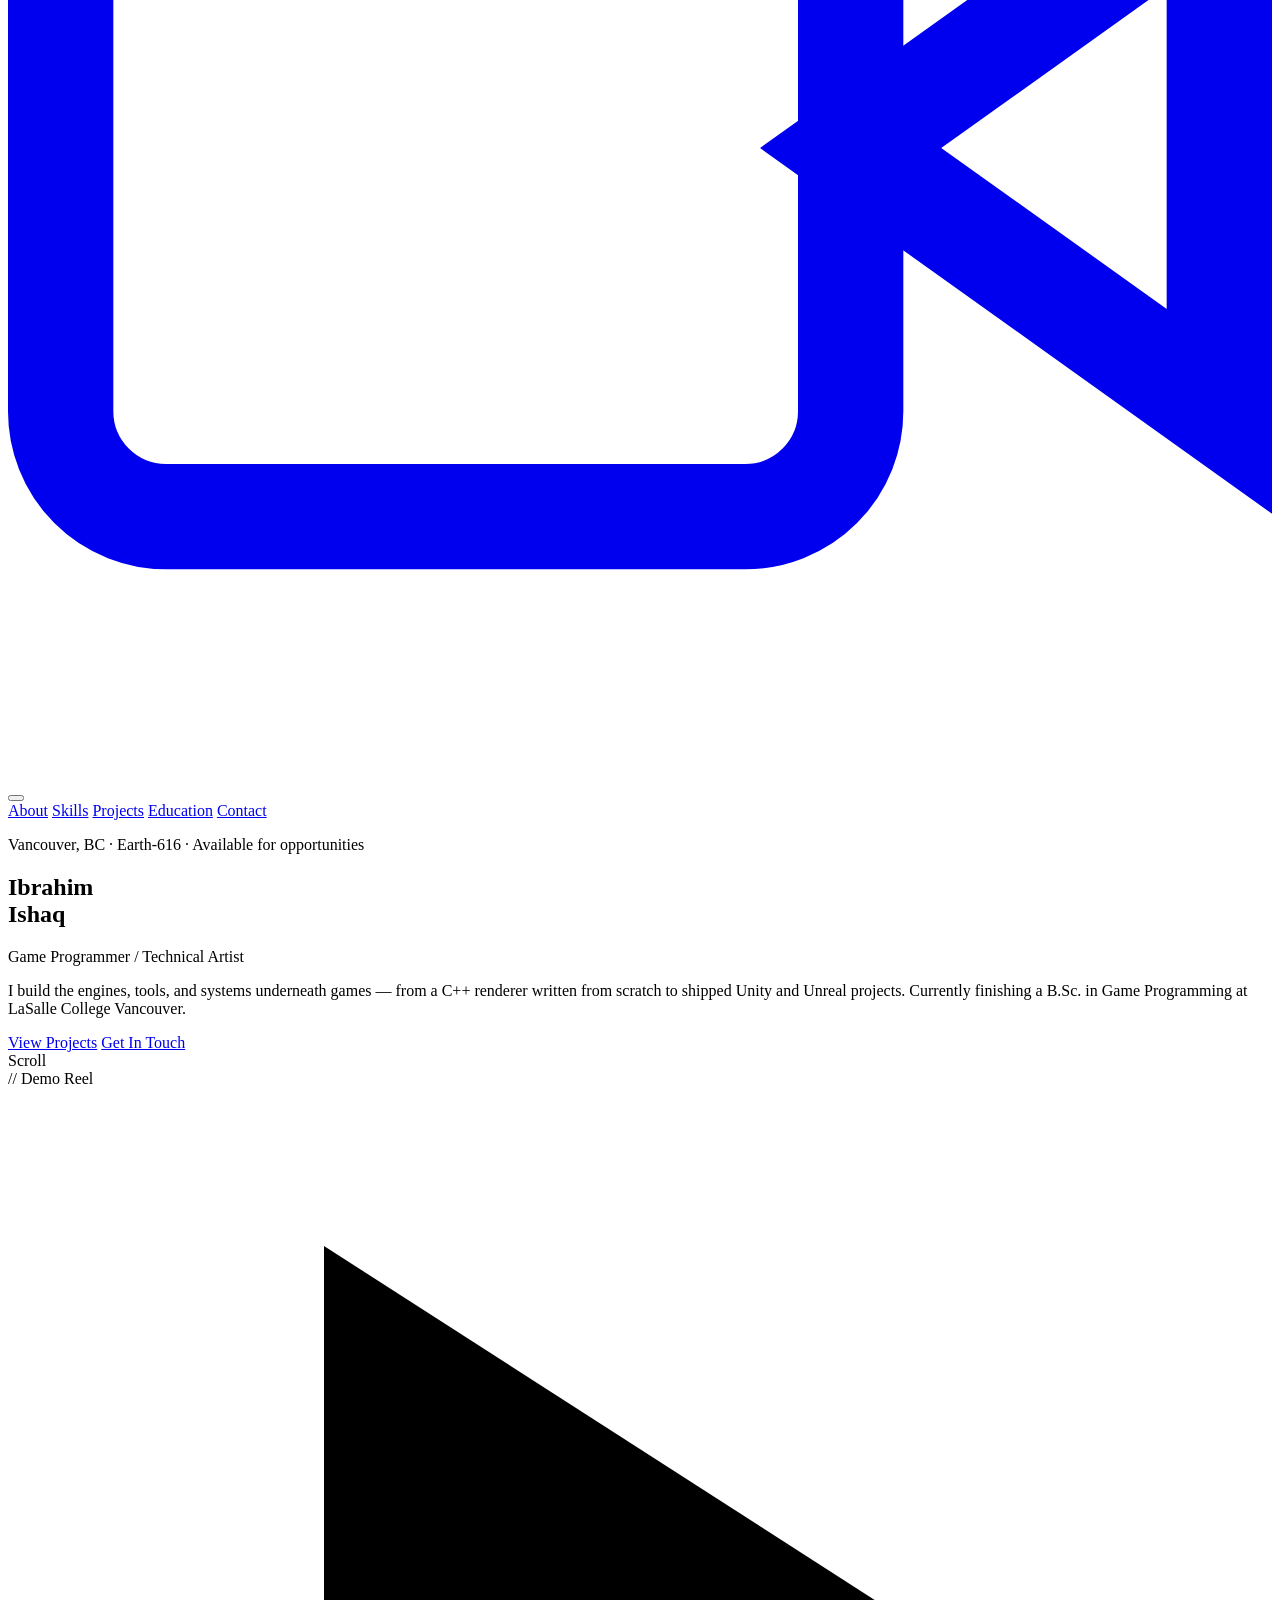
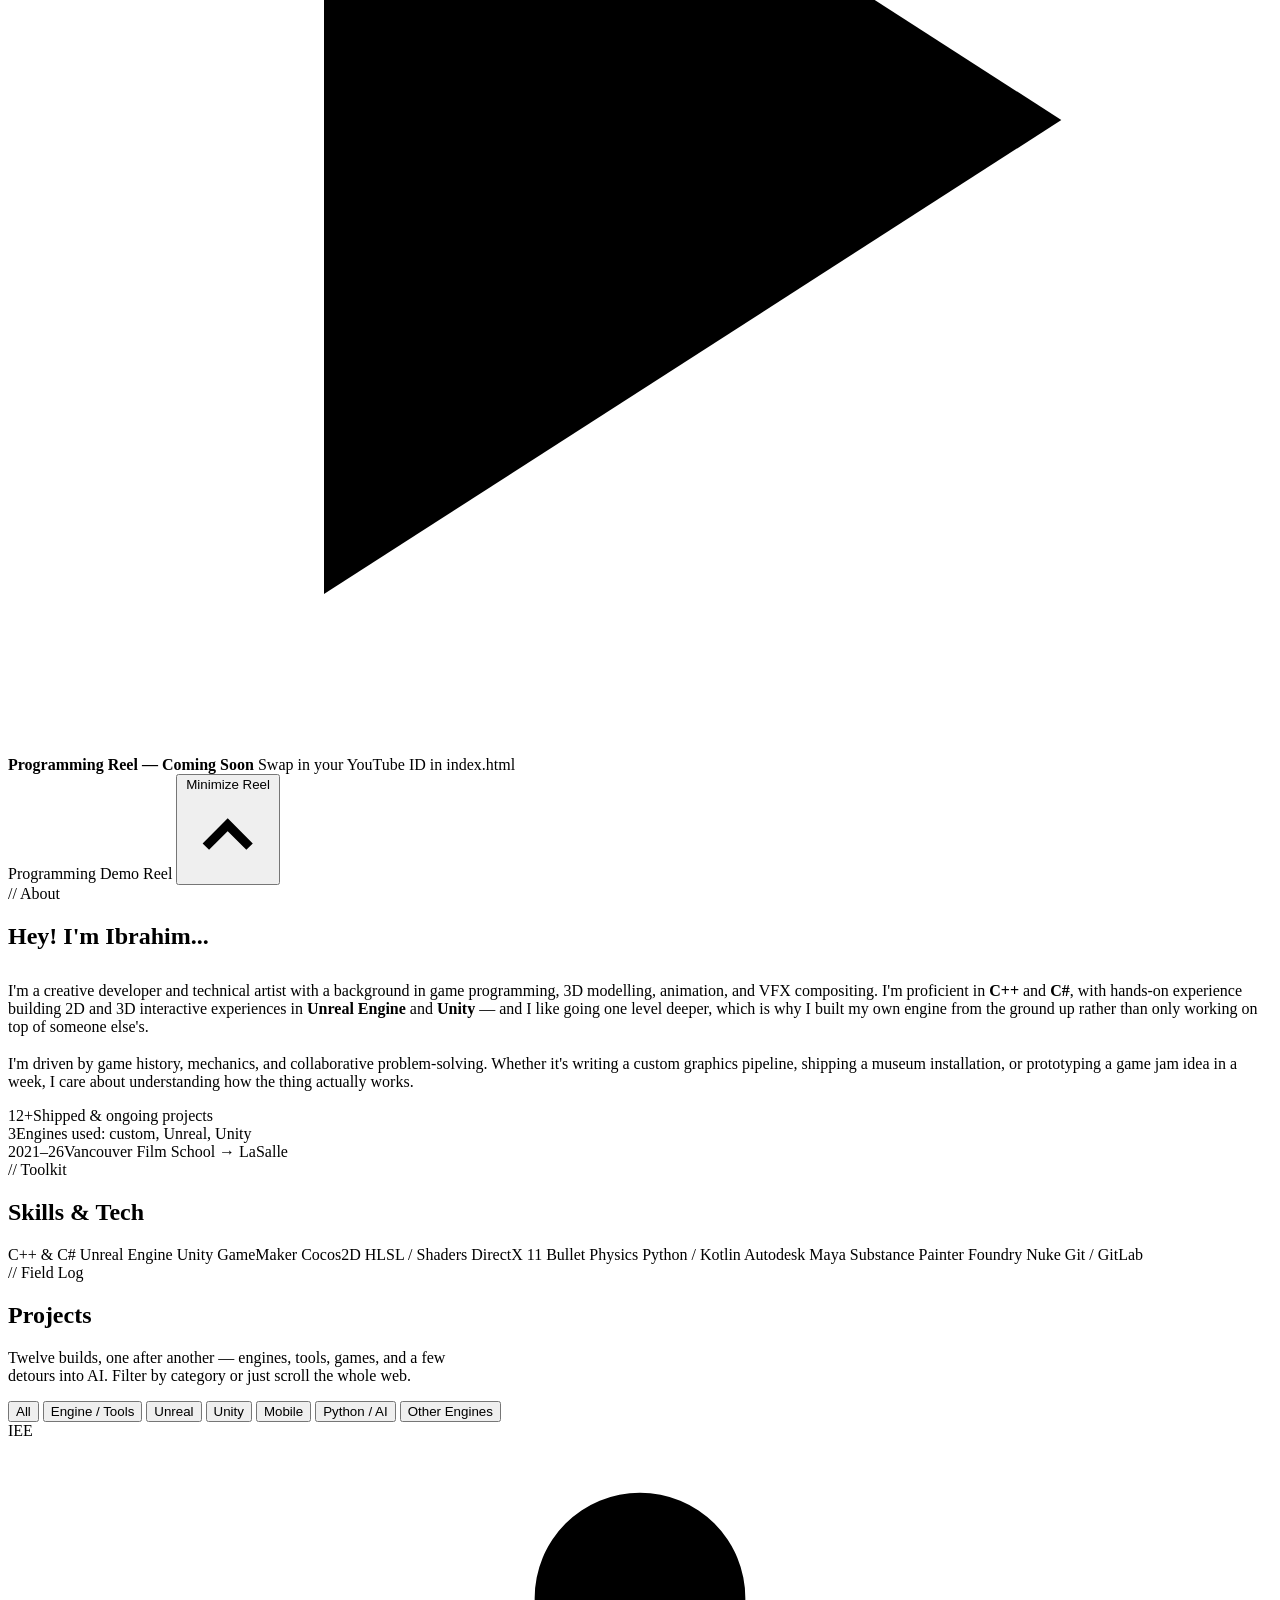
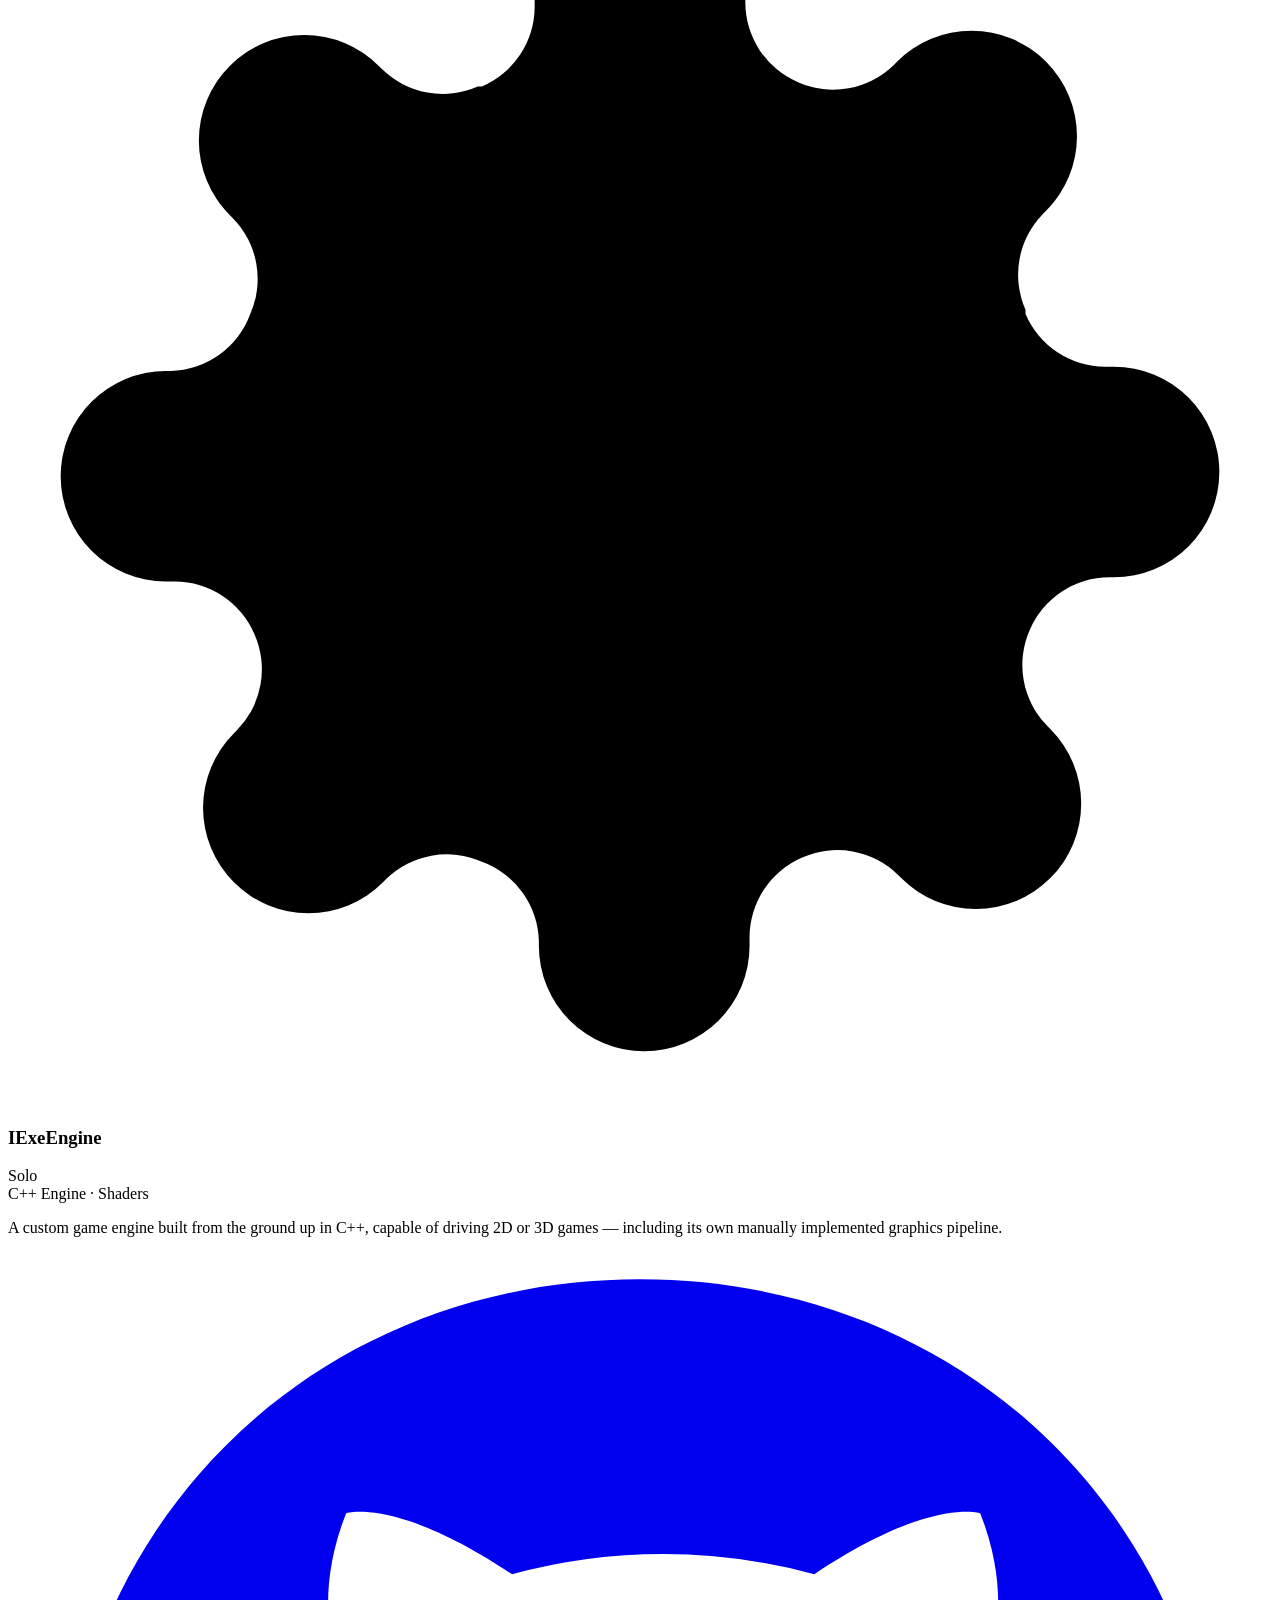
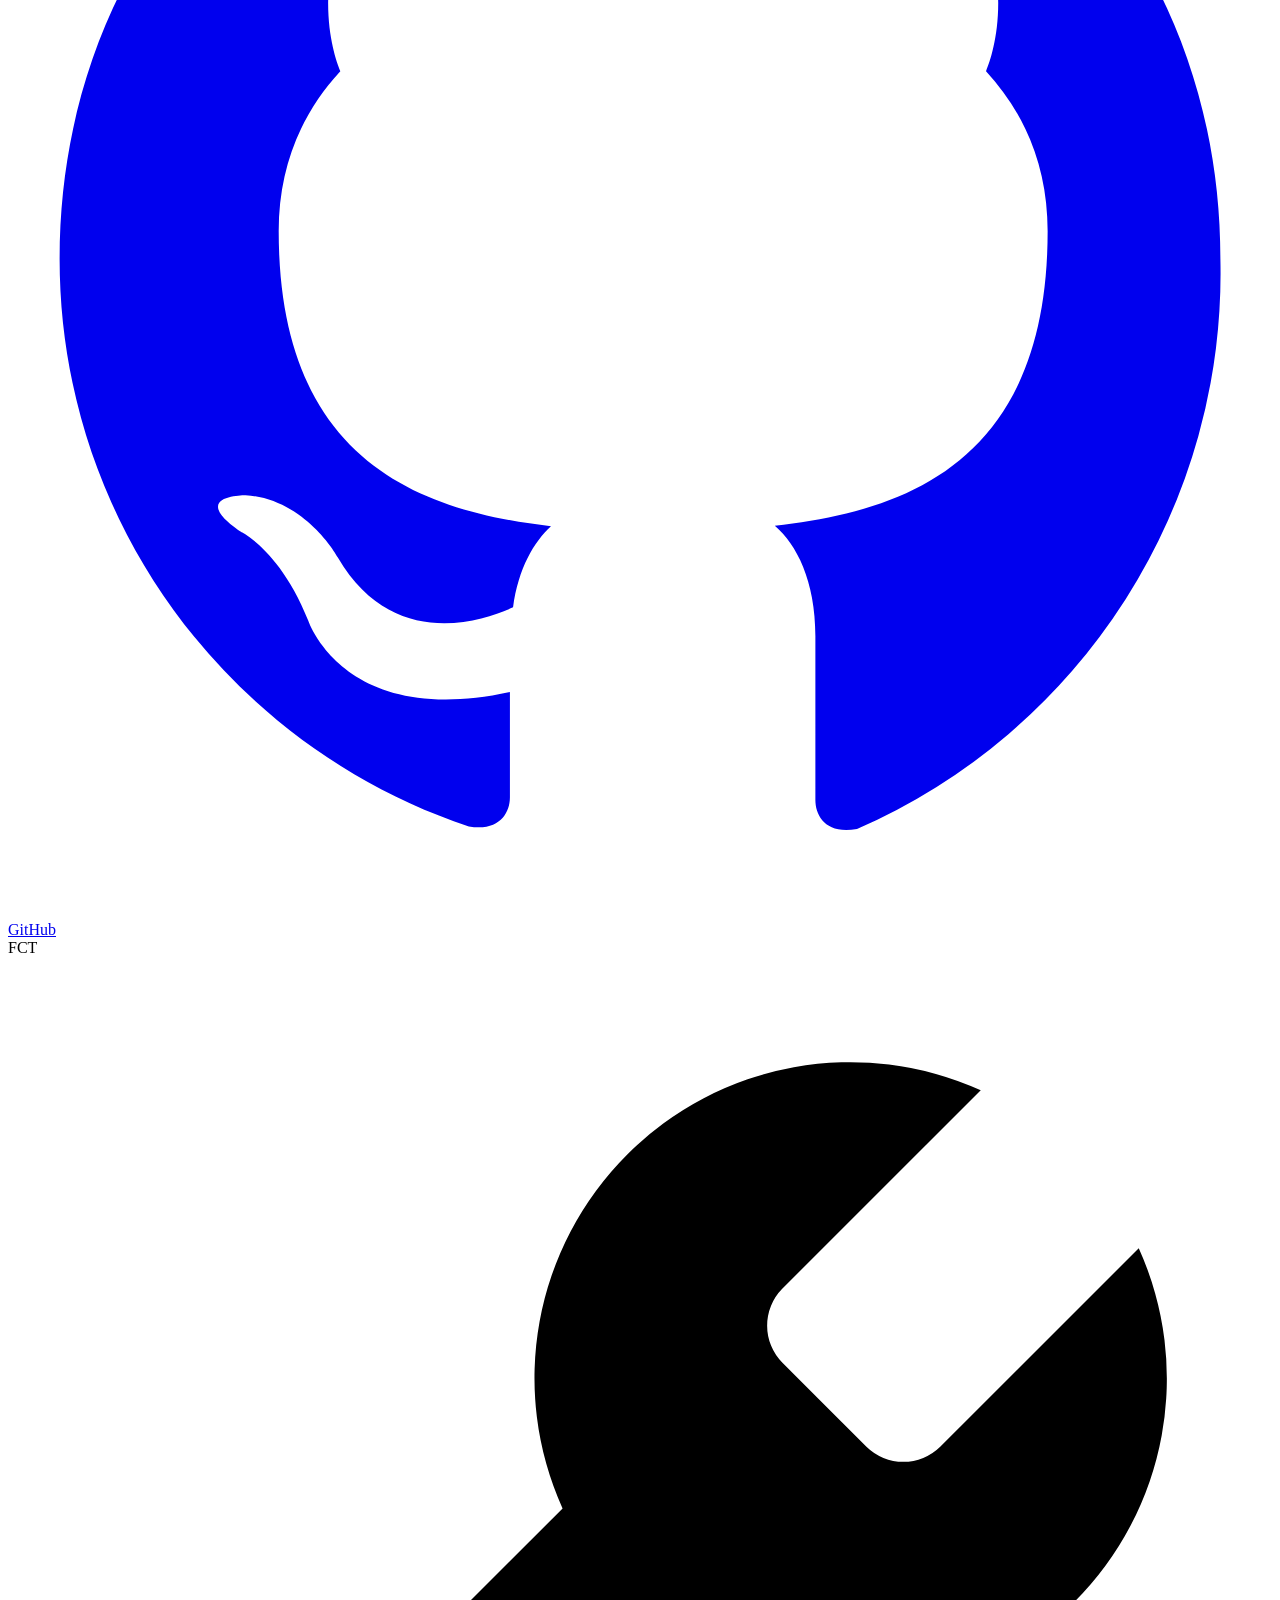
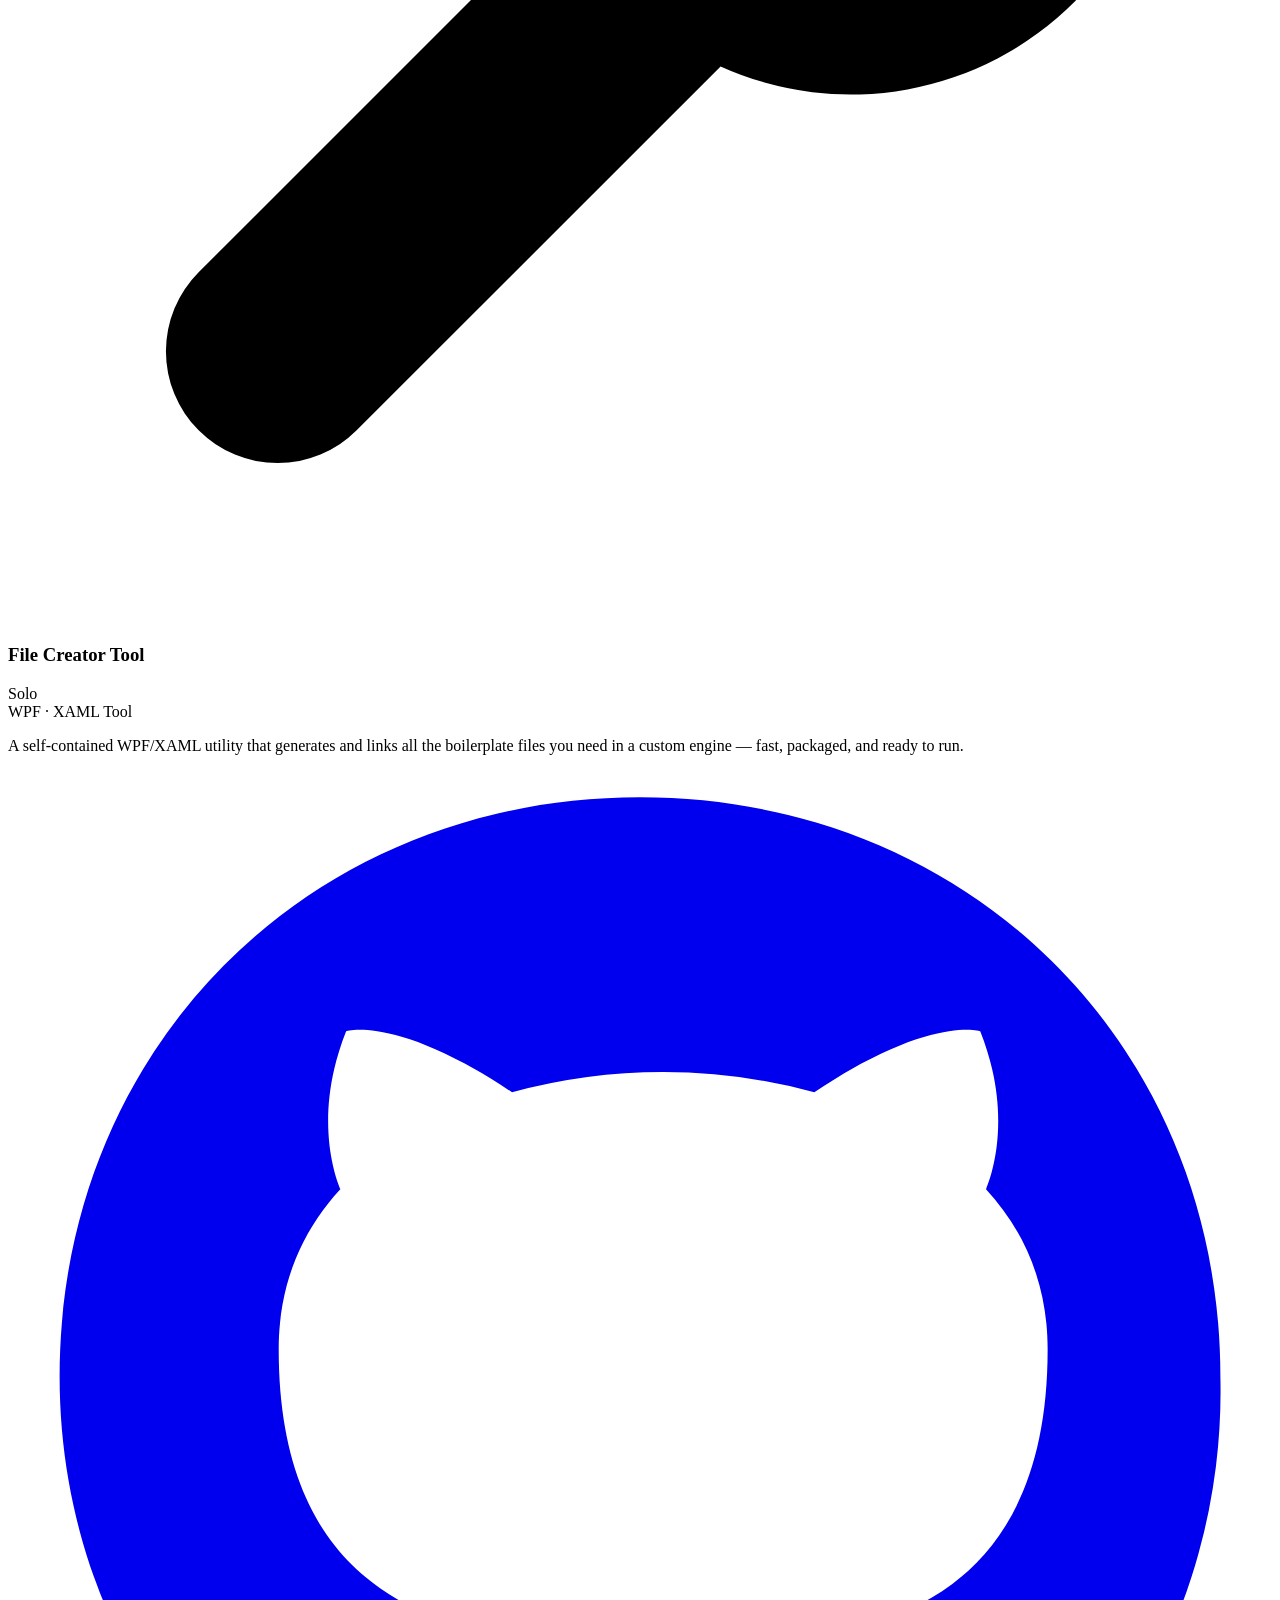
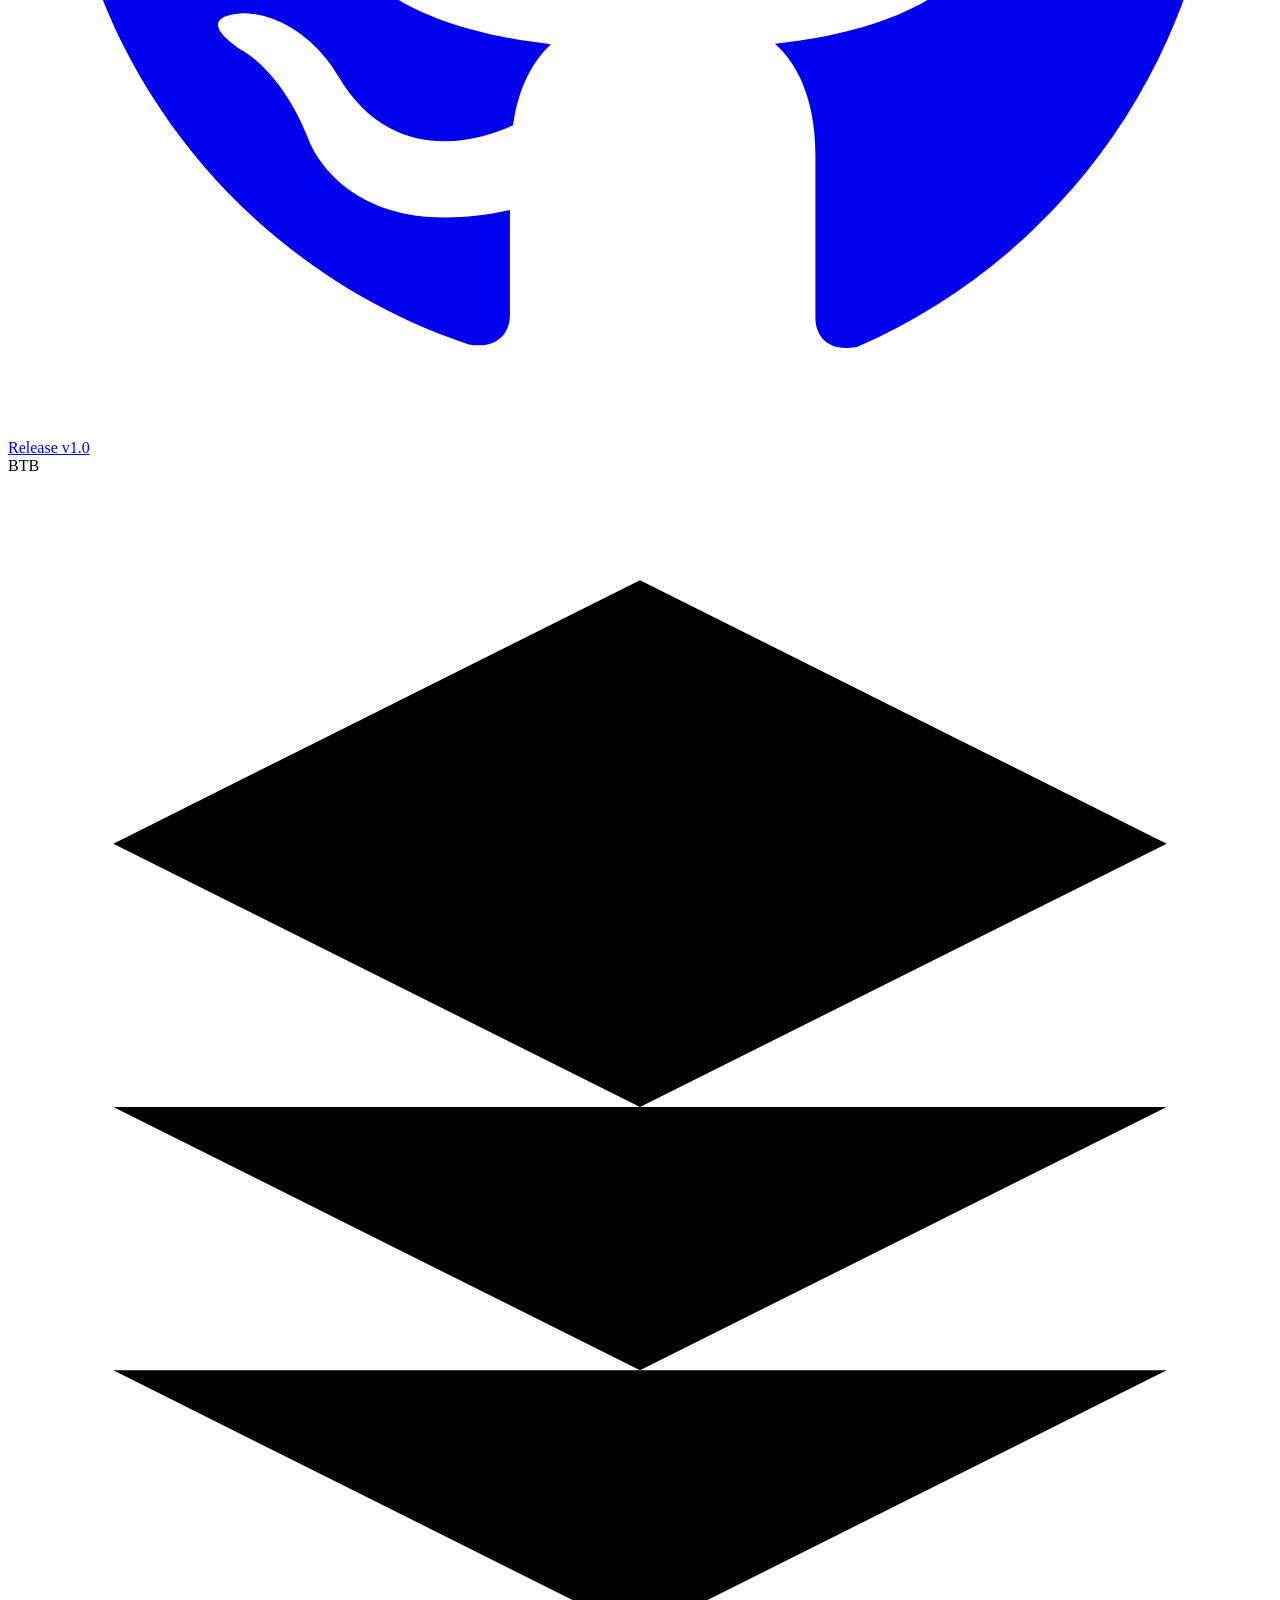
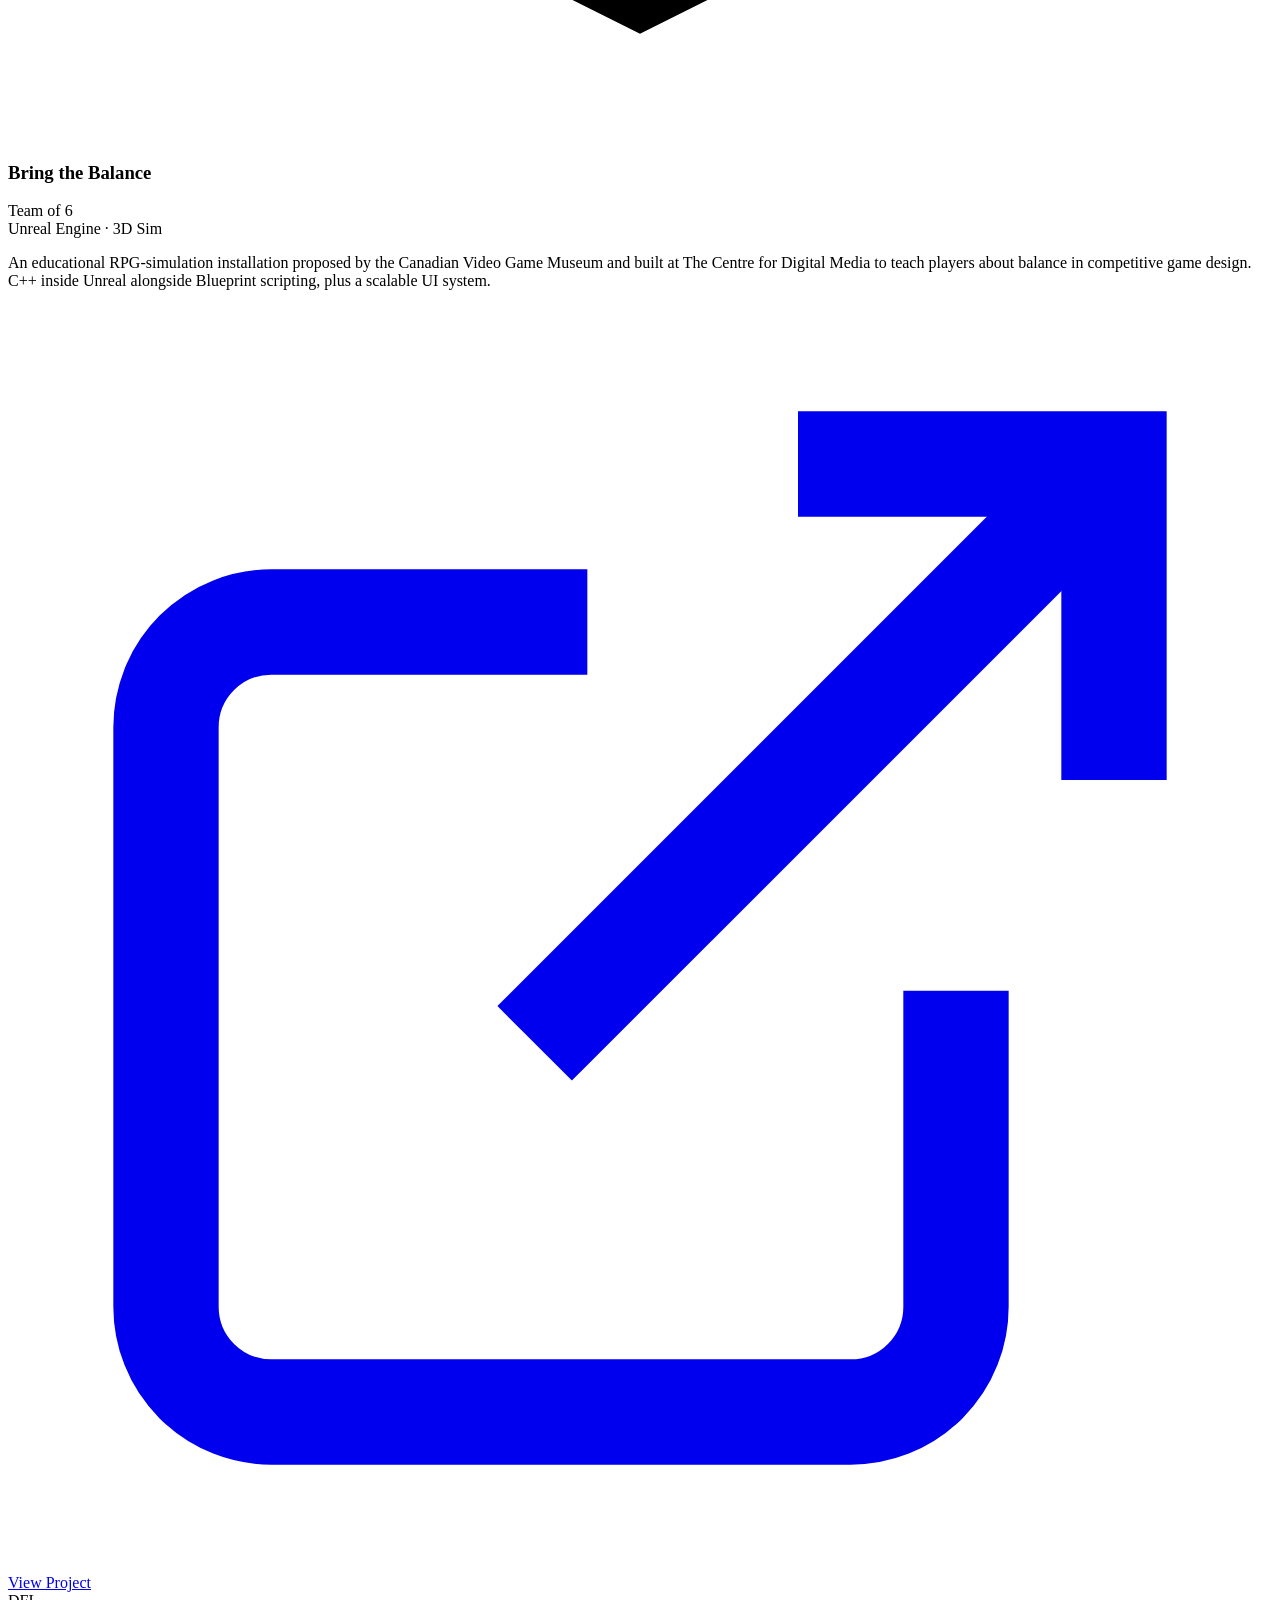
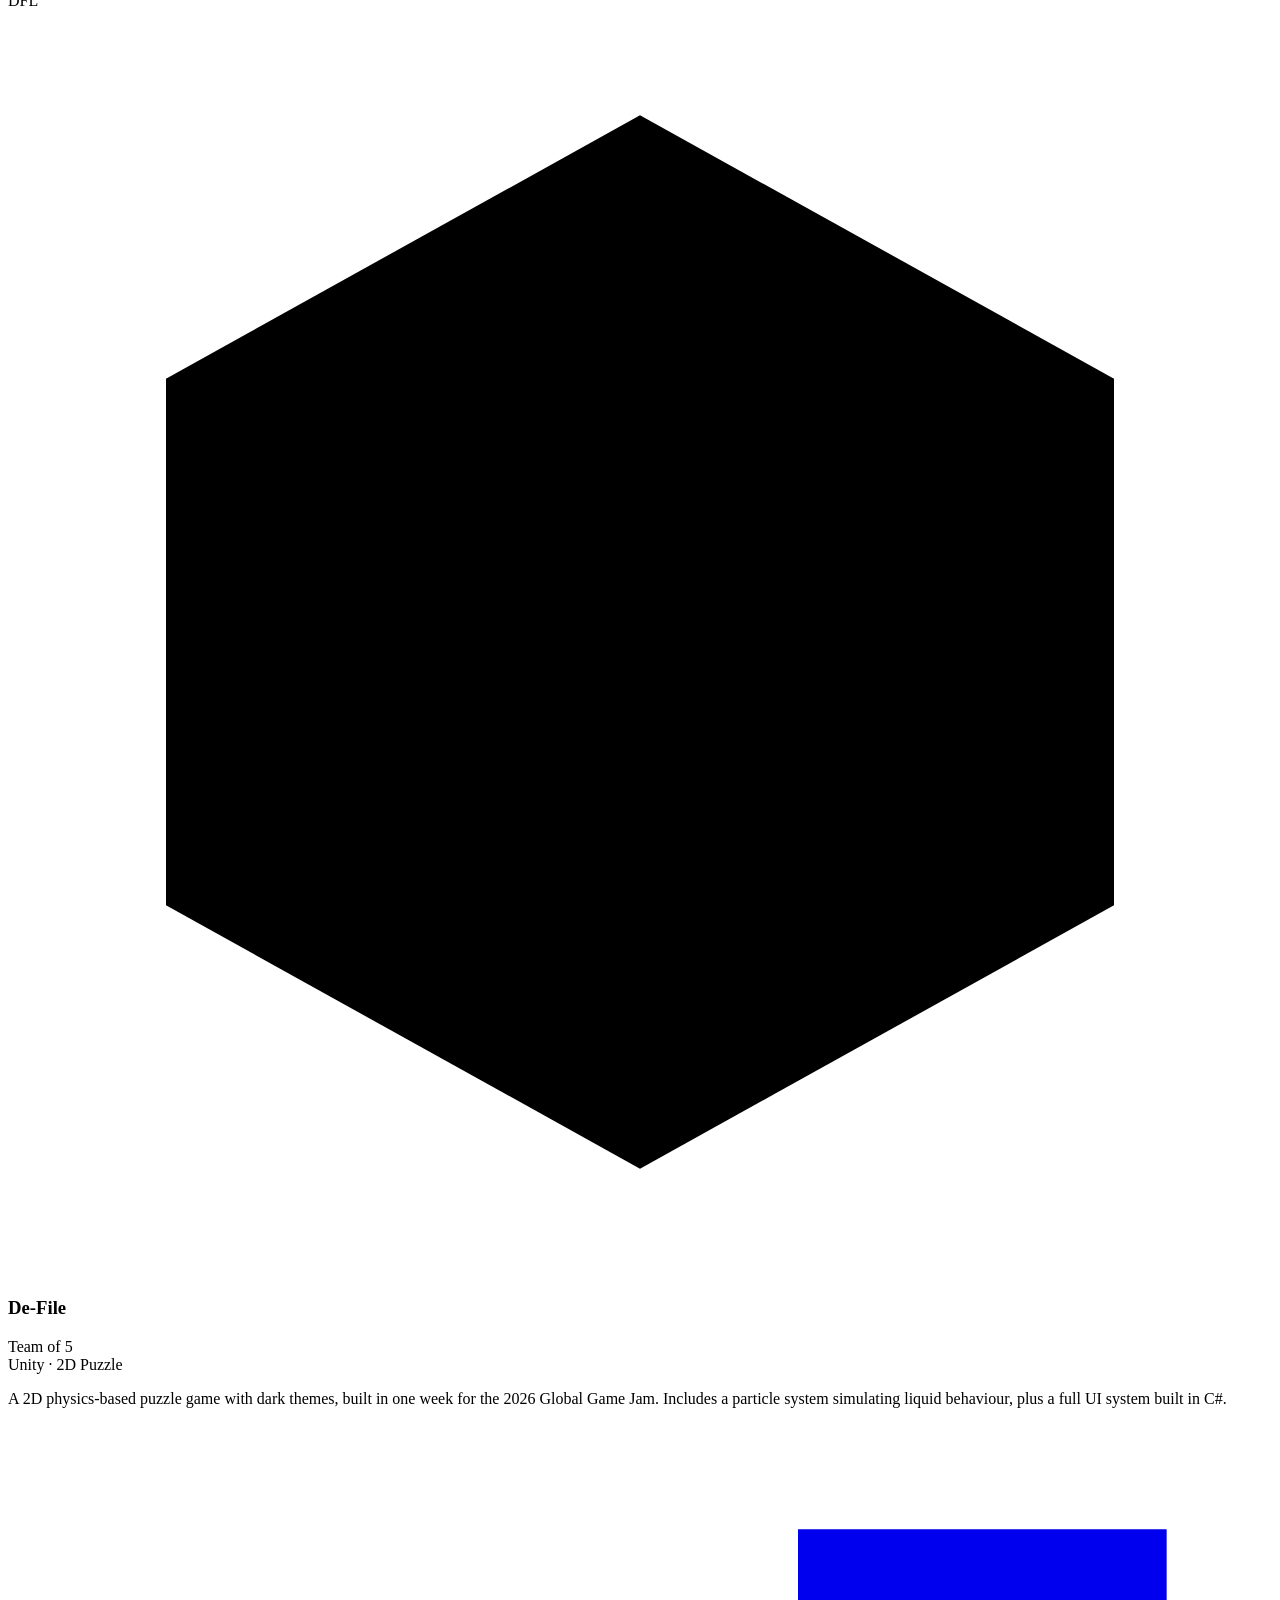
==== commit 99f54a91: "Creating Separate 'Pages' for Programming & Animation Projects" ====
--- a/index.html
+++ b/index.html
@@ -3,500 +3,19 @@
 <head>
 <meta charset="UTF-8">
 <meta name="viewport" content="width=device-width, initial-scale=1.0">
-<title>Ibrahim Ishaq — Game Programmer & Technical Artist</title>
+<meta name="view-transition" content="same-origin">
+<title>Ibrahim Ishaq | Game Programmer — Earth-616</title>
 <meta name="description" content="Portfolio of Ibrahim Ishaq — game programmer and technical artist. C++ engines, Unreal, Unity, and more.">
 
 <link rel="preconnect" href="https://fonts.googleapis.com">
 <link rel="preconnect" href="https://fonts.gstatic.com" crossorigin>
 <link href="https://fonts.googleapis.com/css2?family=Bangers&family=Space+Grotesk:wght@400;500;600;700&family=JetBrains+Mono:wght@400;500;600&display=swap" rel="stylesheet">
-
-<style>
-  /* ============================================
-     TOKENS
-  ============================================ */
-  :root{
-    --void:#080b13;
-    --panel:#121a2c;
-    --panel-hi:#1b2540;
-    --line:#2a3454;
-    --red:#e0292a;
-    --red-dim:#a11f20;
-    --brick:#5c1616;
-    --paper:#f2efe6;
-    --muted:#8d93a8;
-    --gold:#f2a93b;
-
-    --display:'Bangers', cursive;
-    --body:'Space Grotesk', system-ui, sans-serif;
-    --mono:'JetBrains Mono', ui-monospace, monospace;
-
-    --hard: 6px 6px 0 var(--red);
-    --hard-sm: 4px 4px 0 var(--red);
-    --hard-black: 6px 6px 0 #000;
-
-    --maxw: 1180px;
-  }
-
-  *{box-sizing:border-box;}
-  html{scroll-behavior:smooth;}
-  @media (prefers-reduced-motion: reduce){
-    html{scroll-behavior:auto;}
-    *{animation-duration:0.01ms !important; animation-iteration-count:1 !important; transition-duration:0.01ms !important; scroll-behavior:auto !important;}
-  }
-
-  body{
-    margin:0;
-    background:var(--void);
-    color:var(--paper);
-    font-family:var(--body);
-    line-height:1.6;
-    overflow-x:hidden;
-    background-image:
-      radial-gradient(circle at 15% 8%, rgba(224,41,42,0.10), transparent 40%),
-      radial-gradient(circle at 85% 30%, rgba(242,169,59,0.06), transparent 45%);
-  }
-
-  img,video{max-width:100%; display:block;}
-  a{color:inherit;}
-
-  ::selection{background:var(--red); color:#fff;}
-
-  /* focus visibility */
-  a:focus-visible, button:focus-visible{
-    outline:3px solid var(--gold);
-    outline-offset:3px;
-  }
-
-  .wrap{max-width:var(--maxw); margin:0 auto; padding:0 1.5rem;}
-
-  h1,h2,h3{font-family:var(--display); letter-spacing:1px; margin:0; font-weight:400;}
-
-  .eyebrow{
-    font-family:var(--mono);
-    color:var(--gold);
-    font-size:0.78rem;
-    letter-spacing:3px;
-    text-transform:uppercase;
-    display:inline-block;
-    margin-bottom:0.6rem;
-  }
-
-  .section-title{
-    font-size:clamp(2.2rem, 5vw, 3.4rem);
-    text-transform:uppercase;
-    color:var(--paper);
-    text-shadow: 3px 3px 0 var(--red);
-    margin-bottom:0.4rem;
-  }
-
-  section{padding:5.5rem 0; position:relative;}
-
-  /* ============================================
-     HALFTONE / WEB TEXTURE HELPERS
-  ============================================ */
-  .halftone{
-    background-image: radial-gradient(rgba(255,255,255,0.10) 1px, transparent 1px);
-    background-size: 10px 10px;
-  }
-
-  /* ============================================
-     WEB-THREAD SCROLL SIGNATURE (desktop)
-  ============================================ */
-  #web-thread-wrap{
-    position:fixed;
-    top:0; left:26px;
-    height:100vh;
-    width:34px;
-    z-index:40;
-    pointer-events:none;
-    display:flex;
-    align-items:center;
-  }
-  #web-thread-wrap svg{overflow:visible;}
-  #thread-path{
-    fill:none;
-    stroke:var(--line);
-    stroke-width:2;
-  }
-  #thread-progress{
-    fill:none;
-    stroke:var(--red);
-    stroke-width:2.5;
-    stroke-dasharray:3000;
-    stroke-dashoffset:3000;
-  }
-  #thread-spider{
-    transform:translateY(0px);
-    transition:transform 60ms linear;
-  }
-  @media (max-width: 900px){
-    #web-thread-wrap{display:none;}
-  }
-
-  /* ============================================
-     NAV
-  ============================================ */
-  header#top-nav{
-    position:sticky; top:0; z-index:50;
-    background:rgba(8,11,19,0.88);
-    backdrop-filter: blur(8px);
-    border-bottom:3px solid var(--red);
-  }
-  .nav-row{
-    display:flex; align-items:center; justify-content:space-between;
-    padding:0.9rem 1.5rem;
-    max-width:var(--maxw); margin:0 auto;
-  }
-  .brand{
-    display:flex; align-items:center; gap:0.6rem;
-    font-family:var(--display);
-    font-size:1.5rem;
-    letter-spacing:1px;
-    text-decoration:none;
-  }
-  .brand-mark{
-    width:34px; height:34px;
-    border-radius:50%;
-    background:var(--red);
-    display:flex; align-items:center; justify-content:center;
-    box-shadow:0 0 0 3px #000, 0 0 18px rgba(224,41,42,0.6);
-    flex-shrink:0;
-  }
-  .brand-mark svg{width:20px; height:20px;}
-
-  nav#primary-nav{display:flex; gap:1.8rem; align-items:center;}
-  nav#primary-nav a{
-    font-family:var(--mono);
-    font-size:0.82rem;
-    letter-spacing:1.5px;
-    text-transform:uppercase;
-    text-decoration:none;
-    color:var(--muted);
-    position:relative;
-    padding-bottom:4px;
-    transition:color 0.2s;
-  }
-  nav#primary-nav a:hover{color:var(--paper);}
-  nav#primary-nav a::after{
-    content:'';
-    position:absolute; left:0; bottom:0;
-    width:0; height:2px; background:var(--red);
-    transition:width 0.25s;
-  }
-  nav#primary-nav a:hover::after{width:100%;}
-
-  #nav-toggle{
-    display:none;
-    background:none; border:2px solid var(--red); border-radius:4px;
-    width:42px; height:38px;
-    cursor:pointer;
-    flex-direction:column; align-items:center; justify-content:center; gap:5px;
-  }
-  #nav-toggle span{width:20px; height:2px; background:var(--paper); display:block; transition:0.25s;}
-  #nav-toggle.open span:nth-child(1){transform:translateY(7px) rotate(45deg);}
-  #nav-toggle.open span:nth-child(2){opacity:0;}
-  #nav-toggle.open span:nth-child(3){transform:translateY(-7px) rotate(-45deg);}
-
-  @media (max-width: 760px){
-    #nav-toggle{display:flex;}
-    nav#primary-nav{
-      position:absolute; top:100%; left:0; right:0;
-      background:var(--void);
-      border-bottom:3px solid var(--red);
-      flex-direction:column; align-items:flex-start;
-      gap:0; padding:0.5rem 1.5rem 1.2rem;
-      max-height:0; overflow:hidden;
-      transition:max-height 0.3s ease;
-    }
-    nav#primary-nav.open{max-height:400px;}
-    nav#primary-nav a{padding:0.7rem 0; width:100%; border-bottom:1px solid var(--line);}
-  }
-
-  /* ============================================
-     HERO
-  ============================================ */
-  #hero{
-    position:relative;
-    min-height:92vh;
-    display:flex; align-items:center;
-    padding:8rem 0 5rem;
-    overflow:hidden;
-    isolation:isolate;
-  }
-  #hero-media{
-    position:absolute; inset:0; z-index:-2;
-    background:
-      linear-gradient(180deg, rgba(8,11,19,0.55) 0%, rgba(8,11,19,0.85) 60%, var(--void) 100%),
-      repeating-linear-gradient(45deg, rgba(224,41,42,0.05) 0 2px, transparent 2px 40px),
-      repeating-linear-gradient(-45deg, rgba(224,41,42,0.05) 0 2px, transparent 2px 40px),
-      radial-gradient(circle at 50% 20%, #1a2440 0%, var(--void) 70%);
-    background-size: cover, auto, auto, cover;
-  }
-  #hero-video{
-    position:absolute; inset:0; width:100%; height:100%;
-    object-fit:cover; z-index:-3;
-    opacity:0.55;
-  }
-  #spidey-sense{
-    position:absolute; inset:0; z-index:-1;
-    pointer-events:none;
-    background: radial-gradient(circle 380px at var(--mx,50%) var(--my,20%), rgba(242,169,59,0.14), transparent 70%);
-  }
-  .hero-inner{max-width:var(--maxw); margin:0 auto; padding:0 1.5rem; width:100%;}
-  .hero-eyebrow{
-    font-family:var(--mono); color:var(--gold); letter-spacing:3px; text-transform:uppercase;
-    font-size:0.85rem; margin-bottom:1rem; display:flex; align-items:center; gap:0.6rem;
-  }
-  .hero-eyebrow::before{content:''; width:26px; height:2px; background:var(--gold); display:inline-block;}
-  h1#hero-name{
-    font-size:clamp(3.2rem, 10vw, 7.5rem);
-    line-height:0.95;
-    color:var(--paper);
-    text-shadow: 4px 4px 0 var(--red), 8px 8px 0 #000;
-    text-transform:uppercase;
-  }
-  #hero-role{
-    font-family:var(--mono);
-    font-size:clamp(0.95rem, 2vw, 1.15rem);
-    color:var(--paper);
-    background:var(--red);
-    display:inline-block;
-    padding:0.35rem 0.9rem;
-    margin-top:1.2rem;
-    box-shadow:var(--hard-black);
-    text-transform:uppercase;
-    letter-spacing:1px;
-  }
-  #hero-lede{
-    max-width:560px;
-    margin-top:2rem;
-    color:var(--muted);
-    font-size:1.05rem;
-  }
-  .hero-cta{display:flex; gap:1rem; margin-top:2.4rem; flex-wrap:wrap;}
-  .btn{
-    font-family:var(--mono);
-    font-size:0.85rem;
-    letter-spacing:1.5px;
-    text-transform:uppercase;
-    text-decoration:none;
-    padding:0.85rem 1.6rem;
-    border:2px solid var(--paper);
-    color:var(--paper);
-    display:inline-flex; align-items:center; gap:0.5rem;
-    box-shadow:var(--hard-sm);
-    transition:transform 0.15s, box-shadow 0.15s;
-    cursor:pointer;
-    background:transparent;
-  }
-  .btn:hover{transform:translate(2px,2px); box-shadow:2px 2px 0 var(--red);}
-  .btn.primary{background:var(--red); border-color:var(--red);}
-  .btn.primary:hover{box-shadow:2px 2px 0 var(--gold);}
-
-  .scroll-cue{
-    position:absolute; bottom:2rem; left:50%; transform:translateX(-50%);
-    font-family:var(--mono); font-size:0.7rem; letter-spacing:2px; color:var(--muted);
-    text-transform:uppercase; display:flex; flex-direction:column; align-items:center; gap:0.5rem;
-  }
-  .scroll-cue span{width:2px; height:34px; background:linear-gradient(var(--red), transparent); animation:pulse-down 1.6s infinite;}
-  @keyframes pulse-down{0%{opacity:0.2;} 50%{opacity:1;} 100%{opacity:0.2;}}
-
-  /* ============================================
-     ABOUT
-  ============================================ */
-  #about .about-grid{
-    display:grid; grid-template-columns: 1.3fr 1fr; gap:3rem; align-items:start;
-  }
-  #about p{color:var(--muted); font-size:1.05rem; max-width:60ch;}
-  #about p strong{color:var(--paper);}
-  .stat-card{
-    background:var(--panel);
-    border:2px solid var(--line);
-    padding:1.2rem 1.4rem;
-    margin-bottom:1rem;
-    box-shadow:var(--hard-black);
-  }
-  .stat-card .num{font-family:var(--display); font-size:2.2rem; color:var(--gold); display:block;}
-  .stat-card .label{font-family:var(--mono); font-size:0.78rem; color:var(--muted); text-transform:uppercase; letter-spacing:1px;}
-  @media (max-width:800px){#about .about-grid{grid-template-columns:1fr;}}
-
-  /* ============================================
-     SKILLS
-  ============================================ */
-  .skills-grid{display:flex; flex-wrap:wrap; gap:0.7rem; margin-top:2rem;}
-  .skill-badge{
-    font-family:var(--mono);
-    font-size:0.85rem;
-    padding:0.55rem 1rem;
-    background:var(--panel);
-    border:2px solid var(--line);
-    color:var(--paper);
-    transition:border-color 0.2s, transform 0.2s;
-  }
-  .skill-badge:hover{border-color:var(--red); transform:translateY(-2px);}
-
-  /* ============================================
-     PROJECTS
-  ============================================ */
-  .filter-row{
-    display:flex; flex-wrap:wrap; gap:0.6rem; margin:2rem 0 2.6rem;
-  }
-  .filter-btn{
-    font-family:var(--mono);
-    font-size:0.78rem;
-    letter-spacing:1px;
-    text-transform:uppercase;
-    background:transparent;
-    color:var(--muted);
-    border:2px solid var(--line);
-    padding:0.5rem 0.95rem;
-    cursor:pointer;
-    transition:all 0.2s;
-  }
-  .filter-btn:hover{color:var(--paper); border-color:var(--paper);}
-  .filter-btn.active{background:var(--red); border-color:var(--red); color:#fff;}
-
-  .project-grid{
-    display:grid;
-    grid-template-columns:repeat(auto-fill, minmax(320px, 1fr));
-    gap:1.8rem;
-  }
-
-  .project-card{
-    background:var(--panel);
-    border:2px solid var(--line);
-    box-shadow:var(--hard-black);
-    display:flex; flex-direction:column;
-    overflow:hidden;
-    transition:transform 0.25s, box-shadow 0.25s, border-color 0.25s;
-    opacity:1;
-  }
-  .project-card:hover{
-    transform:translate(-3px,-3px);
-    box-shadow:9px 9px 0 var(--red);
-    border-color:var(--red);
-  }
-  .project-card.hidden-card{display:none;}
-
-  .card-media{
-    position:relative;
-    aspect-ratio:16/9;
-    background:var(--void);
-    overflow:hidden;
-    border-bottom:2px solid var(--line);
-  }
-  .card-media .glyph-bg{
-    position:absolute; inset:0;
-    display:flex; align-items:center; justify-content:center;
-    font-family:var(--display);
-    font-size:5rem;
-    color:rgba(255,255,255,0.06);
-    letter-spacing:2px;
-    text-transform:uppercase;
-  }
-  .card-media img, .card-media video{
-    position:absolute; inset:0; width:100%; height:100%; object-fit:cover;
-  }
-  .card-media .cat-icon{
-    position:absolute; top:0.7rem; left:0.7rem;
-    width:34px; height:34px;
-    background:var(--red);
-    display:flex; align-items:center; justify-content:center;
-    box-shadow:2px 2px 0 #000;
-  }
-  .card-media .cat-icon svg{width:18px; height:18px; stroke:#fff; fill:none;}
-
-  .card-body{padding:1.3rem 1.4rem 1.5rem; display:flex; flex-direction:column; gap:0.7rem; flex:1;}
-  .card-top{display:flex; justify-content:space-between; align-items:flex-start; gap:0.6rem;}
-  .card-body h3{
-    font-family:var(--body); font-weight:700; font-size:1.15rem; color:var(--paper); letter-spacing:0;
-    text-transform:none;
-  }
-  .team-badge{
-    font-family:var(--mono); font-size:0.68rem; letter-spacing:0.5px;
-    padding:0.25rem 0.55rem; white-space:nowrap;
-    border:1px solid var(--line); color:var(--muted); text-transform:uppercase;
-    flex-shrink:0;
-  }
-  .team-badge.solo{border-color:var(--gold); color:var(--gold);}
-
-  .card-type{
-    font-family:var(--mono); font-size:0.72rem; color:var(--red); text-transform:uppercase; letter-spacing:1px;
-  }
-  .card-desc{color:var(--muted); font-size:0.92rem; flex:1;}
-  .card-links{display:flex; gap:0.8rem; flex-wrap:wrap; margin-top:0.4rem;}
-  .card-links a{
-    font-family:var(--mono); font-size:0.78rem; text-decoration:none; color:var(--paper);
-    display:flex; align-items:center; gap:0.35rem;
-    border-bottom:1px solid var(--red); padding-bottom:2px;
-    transition:color 0.2s;
-  }
-  .card-links a:hover{color:var(--gold); border-color:var(--gold);}
-  .card-links svg{width:14px; height:14px; flex-shrink:0;}
-
-  /* ============================================
-     EDUCATION
-  ============================================ */
-  .edu-list{border-left:3px solid var(--red); padding-left:1.6rem; display:flex; flex-direction:column; gap:1.8rem; margin-top:2rem;}
-  .edu-item{position:relative;}
-  .edu-item::before{
-    content:''; position:absolute; left:-1.68rem; top:0.35rem;
-    width:11px; height:11px; border-radius:50%; background:var(--gold);
-    box-shadow:0 0 0 4px var(--void), 0 0 0 6px var(--line);
-  }
-  .edu-item h3{font-family:var(--body); font-weight:700; font-size:1.1rem; color:var(--paper);}
-  .edu-item .edu-school{color:var(--red); font-family:var(--mono); font-size:0.85rem;}
-  .edu-item .edu-date{color:var(--muted); font-family:var(--mono); font-size:0.78rem; text-transform:uppercase;}
-
-  /* ============================================
-     FOOTER
-  ============================================ */
-  footer{
-    border-top:3px solid var(--red);
-    padding:3.5rem 0 2.5rem;
-    text-align:center;
-    background:var(--panel);
-  }
-  footer h2{font-size:clamp(2rem,6vw,3rem); text-shadow:3px 3px 0 var(--red); text-transform:uppercase;}
-  footer p{color:var(--muted); max-width:50ch; margin:1rem auto 2rem;}
-  .footer-links{display:flex; justify-content:center; gap:1.2rem; flex-wrap:wrap; margin-bottom:2rem;}
-  .footer-fine{font-family:var(--mono); font-size:0.75rem; color:var(--muted);}
-
-  #back-to-top{
-    position:fixed; bottom:1.8rem; right:1.8rem; z-index:45;
-    width:48px; height:48px; border-radius:50%;
-    background:var(--red); border:3px solid #000;
-    display:flex; align-items:center; justify-content:center;
-    cursor:pointer; box-shadow:0 4px 14px rgba(0,0,0,0.5);
-    opacity:0; pointer-events:none; transition:opacity 0.3s, transform 0.2s;
-  }
-  #back-to-top.show{opacity:1; pointer-events:auto;}
-  #back-to-top:hover{transform:translateY(-3px);}
-  #back-to-top svg{width:20px; height:20px; stroke:#fff;}
-</style>
+<link rel="stylesheet" href="assets/css/base.css">
+<link rel="stylesheet" href="assets/css/earth616.css">
 </head>
 <body>
 
-<!-- ============================================
-     WEB THREAD (signature scroll element, desktop only)
-============================================ -->
-<div id="web-thread-wrap" aria-hidden="true">
-  <svg width="34" height="100vh" viewBox="0 0 34 3000" preserveAspectRatio="none">
-    <path id="thread-path" d="M17,0 L17,3000"></path>
-    <path id="thread-progress" d="M17,0 L17,3000"></path>
-  </svg>
-  <svg id="thread-spider" width="26" height="26" viewBox="0 0 26 26" style="position:absolute; top:0; left:4px;">
-    <circle cx="13" cy="13" r="6" fill="#e0292a"/>
-    <g stroke="#080b13" stroke-width="1.4">
-      <line x1="13" y1="7" x2="7" y2="3"/>
-      <line x1="13" y1="9" x2="4" y2="9"/>
-      <line x1="13" y1="13" x2="3" y2="16"/>
-      <line x1="13" y1="7" x2="19" y2="3"/>
-      <line x1="13" y1="9" x2="22" y2="9"/>
-      <line x1="13" y1="13" x2="23" y2="16"/>
-    </g>
-  </svg>
-</div>
+<div id="web-thread" aria-hidden="true"><svg></svg></div>
 
 <!-- ============================================
      NAV
@@ -509,9 +28,19 @@
       </span>
       IBRAHIM
     </a>
-    <button id="nav-toggle" aria-label="Toggle navigation" aria-expanded="false">
-      <span></span><span></span><span></span>
-    </button>
+    <div class="nav-right">
+      <div class="universe-switch">
+        <a href="index.html" class="active" title="Programming — Earth-616">
+          <svg viewBox="0 0 24 24" fill="none" stroke="currentColor" stroke-width="2"><polyline points="16 18 22 12 16 6"/><polyline points="8 6 2 12 8 18"/></svg>
+        </a>
+        <a href="animation.html" title="Animation — Spider-Verse">
+          <svg viewBox="0 0 24 24" fill="none" stroke="currentColor" stroke-width="2"><polygon points="23 7 16 12 23 17 23 7"/><rect x="1" y="5" width="15" height="14" rx="2"/></svg>
+        </a>
+      </div>
+      <button id="nav-toggle" aria-label="Toggle navigation" aria-expanded="false">
+        <span></span><span></span><span></span>
+      </button>
+    </div>
     <nav id="primary-nav">
       <a href="#about">About</a>
       <a href="#skills">Skills</a>
@@ -527,42 +56,54 @@
 ============================================ -->
 <section id="hero">
   <div id="hero-media"></div>
-  <!--
-    HOW TO ADD YOUR HERO VIDEO:
-    1. Drop an .mp4 (and ideally a .webm) into assets/video/, e.g. assets/video/hero.mp4
-    2. Uncomment the <video> block below and update the src paths.
-    3. Keep it short (5-15s), muted, and loopable — think a quick engine demo, gameplay clip,
-       or a shader reel. autoplay only works muted, so don't remove the `muted` attribute.
-  -->
-  <!--
-  <video id="hero-video" autoplay muted loop playsinline poster="assets/img/hero-poster.jpg">
-    <source src="assets/video/hero.mp4" type="video/mp4">
-    <source src="assets/video/hero.webm" type="video/webm">
-  </video>
-  -->
   <div id="spidey-sense"></div>
-
   <div class="hero-inner">
-    <p class="hero-eyebrow">Vancouver, BC · Available for opportunities</p>
-    <h1 id="hero-name">Ibrahim<br>Ishaq</h1>
-    <span id="hero-role">Game Programmer / Technical Artist</span>
-    <p id="hero-lede">I build the engines, tools, and systems underneath games — from a C++ renderer written from scratch to shipped Unity and Unreal projects. Currently finishing a B.Sc. in Game Programming at LaSalle College Vancouver.</p>
+    <p class="hero-eyebrow">Vancouver, BC · Earth-616 · Available for opportunities</p>
+    <h1 class="hero-name">Ibrahim<br>Ishaq</h1>
+    <span class="hero-role">Game Programmer / Technical Artist</span>
+    <p class="hero-lede">I build the engines, tools, and systems underneath games — from a C++ renderer written from scratch to shipped Unity and Unreal projects. Currently finishing a B.Sc. in Game Programming at LaSalle College Vancouver.</p>
     <div class="hero-cta">
       <a href="#projects" class="btn primary">View Projects</a>
       <a href="mailto:ibrahimmiishaq@gmail.com" class="btn">Get In Touch</a>
     </div>
   </div>
-
   <div class="scroll-cue"><span></span>Scroll</div>
 </section>
 
 <!-- ============================================
+     DEMO REEL
+============================================ -->
+<section id="reel" class="reel-section" data-thread-label="Reel">
+  <div class="wrap">
+    <span class="eyebrow">// Demo Reel</span>
+    <div class="demo-reel" data-yt-id="" data-title="Programming Demo Reel">
+      <div class="reel-frame">
+        <div class="reel-placeholder">
+          <div class="play-ring">
+            <svg viewBox="0 0 24 24" fill="currentColor" stroke="none"><polygon points="6 3 20 12 6 21 6 3"/></svg>
+          </div>
+          <strong>Programming Reel — Coming Soon</strong>
+          <span>Swap in your YouTube ID in index.html</span>
+        </div>
+      </div>
+      <div class="reel-bar">
+        <span class="reel-label">Programming Demo Reel</span>
+        <button class="reel-toggle" aria-expanded="true">
+          <span class="reel-toggle-text">Minimize Reel</span>
+          <svg viewBox="0 0 24 24" fill="none" stroke="currentColor" stroke-width="2.5"><polyline points="18 15 12 9 6 15"/></svg>
+        </button>
+      </div>
+    </div>
+  </div>
+</section>
+
+<!-- ============================================
      ABOUT
 ============================================ -->
-<section id="about">
+<section id="about" data-thread-label="About">
   <div class="wrap">
     <span class="eyebrow">// About</span>
-    <h2 class="section-title">Hey! Im Ibrahim...</h2>
+    <h2 class="section-title">Hey! I'm Ibrahim...</h2>
     <div class="about-grid" style="margin-top:2rem;">
       <p>
         I'm a creative developer and technical artist with a background in game programming, 3D modelling,
@@ -588,7 +129,7 @@
 <!-- ============================================
      SKILLS
 ============================================ -->
-<section id="skills" class="halftone">
+<section id="skills" class="halftone" data-thread-label="Skills">
   <div class="wrap">
     <span class="eyebrow">// Toolkit</span>
     <h2 class="section-title">Skills &amp; Tech</h2>
@@ -613,7 +154,7 @@
 <!-- ============================================
      PROJECTS
 ============================================ -->
-<section id="projects">
+<section id="projects" data-thread-label="Projects">
   <div class="wrap">
     <span class="eyebrow">// Field Log</span>
     <h2 class="section-title">Projects</h2>
@@ -912,7 +453,7 @@
 <!-- ============================================
      EDUCATION
 ============================================ -->
-<section id="education" class="halftone">
+<section id="education" class="halftone" data-thread-label="Education">
   <div class="wrap">
     <span class="eyebrow">// Training</span>
     <h2 class="section-title">Education</h2>
@@ -939,7 +480,7 @@
 <!-- ============================================
      FOOTER / CONTACT
 ============================================ -->
-<footer id="contact">
+<footer id="contact" data-thread-label="Contact">
   <div class="wrap">
     <h2>Let's Build Something</h2>
     <p>Looking for a game programmer or technical artist? I'm always up for talking engines, tools, or your next project.</p>
@@ -948,7 +489,7 @@
       <a href="https://www.linkedin.com/in/ibrahimig" target="_blank" rel="noopener" class="btn">LinkedIn</a>
       <a href="https://github.com/IbrahimExe" target="_blank" rel="noopener" class="btn">GitHub</a>
     </div>
-    <p class="footer-fine">&copy; <span id="year"></span> Ibrahim Ishaq. Built &amp; hosted on GitHub Pages.</p>
+    <p class="footer-fine">&copy; <span id="year"></span> Ibrahim Ishaq. Built &amp; hosted on GitHub Pages. &nbsp;·&nbsp; <a href="animation.html" style="color:var(--primary); text-decoration:underline;">See the Animation universe &rarr;</a></p>
   </div>
 </footer>
 
@@ -956,111 +497,6 @@
   <svg viewBox="0 0 24 24" fill="none" stroke="currentColor" stroke-width="2.5" stroke-linecap="round"><line x1="12" y1="19" x2="12" y2="5"/><polyline points="5 12 12 5 19 12"/></svg>
 </button>
 
-<script>
-(function(){
-  var reduceMotion = window.matchMedia('(prefers-reduced-motion: reduce)').matches;
-
-  /* ---------- Mobile nav ---------- */
-  var toggle = document.getElementById('nav-toggle');
-  var nav = document.getElementById('primary-nav');
-  toggle.addEventListener('click', function(){
-    var isOpen = nav.classList.toggle('open');
-    toggle.classList.toggle('open', isOpen);
-    toggle.setAttribute('aria-expanded', isOpen);
-  });
-  nav.querySelectorAll('a').forEach(function(a){
-    a.addEventListener('click', function(){
-      nav.classList.remove('open');
-      toggle.classList.remove('open');
-      toggle.setAttribute('aria-expanded', false);
-    });
-  });
-
-  /* ---------- Project filtering ---------- */
-  var filterBtns = document.querySelectorAll('.filter-btn');
-  var cards = document.querySelectorAll('.project-card');
-  var noResults = document.getElementById('no-results');
-
-  filterBtns.forEach(function(btn){
-    btn.addEventListener('click', function(){
-      filterBtns.forEach(function(b){ b.classList.remove('active'); });
-      btn.classList.add('active');
-      var filter = btn.getAttribute('data-filter');
-      var visibleCount = 0;
-      cards.forEach(function(card){
-        var match = filter === 'all' || card.getAttribute('data-category') === filter;
-        card.classList.toggle('hidden-card', !match);
-        if (match) visibleCount++;
-      });
-      noResults.style.display = visibleCount === 0 ? 'block' : 'none';
-    });
-  });
-
-  /* ---------- Spidey-sense cursor glow (desktop, hero only) ---------- */
-  var hero = document.getElementById('hero');
-  var sense = document.getElementById('spidey-sense');
-  if (window.matchMedia('(hover: hover)').matches && !reduceMotion){
-    hero.addEventListener('mousemove', function(e){
-      var rect = hero.getBoundingClientRect();
-      var x = ((e.clientX - rect.left) / rect.width) * 100;
-      var y = ((e.clientY - rect.top) / rect.height) * 100;
-      sense.style.setProperty('--mx', x + '%');
-      sense.style.setProperty('--my', y + '%');
-    });
-  }
-
-  /* ---------- Web-thread scroll signature ---------- */
-  var progress = document.getElementById('thread-progress');
-  var spider = document.getElementById('thread-spider');
-  var threadWrap = document.getElementById('web-thread-wrap');
-
-  function updateThread(){
-    if (!threadWrap || threadWrap.offsetParent === null) return;
-    var doc = document.documentElement;
-    var scrollTop = doc.scrollTop || document.body.scrollTop;
-    var scrollHeight = doc.scrollHeight - doc.clientHeight;
-    var pct = scrollHeight > 0 ? scrollTop / scrollHeight : 0;
-    var vh = window.innerHeight;
-
-    progress.style.strokeDashoffset = 3000 - (3000 * pct);
-    spider.style.transform = 'translateY(' + (pct * (vh - 26)) + 'px)';
-  }
-
-  /* size the thread SVG viewBox to the actual viewport height */
-  function sizeThread(){
-    var svg = threadWrap.querySelector('svg');
-    var vh = window.innerHeight;
-    svg.setAttribute('viewBox', '0 0 34 ' + vh);
-    document.getElementById('thread-path').setAttribute('d', 'M17,0 L17,' + vh);
-    progress.setAttribute('d', 'M17,0 L17,' + vh);
-    progress.style.strokeDasharray = vh;
-    progress.style.strokeDashoffset = vh;
-  }
-
-  window.addEventListener('resize', sizeThread);
-  window.addEventListener('scroll', updateThread, { passive:true });
-  sizeThread();
-  updateThread();
-
-  /* ---------- Back to top ---------- */
-  var backBtn = document.getElementById('back-to-top');
-  window.addEventListener('scroll', function(){
-    backBtn.classList.toggle('show', window.scrollY > 600);
-  }, { passive:true });
-  backBtn.addEventListener('click', function(){
-    window.scrollTo({ top:0, behavior: reduceMotion ? 'auto' : 'smooth' });
-  });
-
-  /* ---------- Footer year ---------- */
-  document.getElementById('year').textContent = new Date().getFullYear();
-
-  /* ---------- Hero video graceful fallback ---------- */
-  var heroVideo = document.getElementById('hero-video');
-  if (heroVideo){
-    heroVideo.addEventListener('error', function(){ heroVideo.style.display = 'none'; });
-  }
-})();
-</script>
-
+<script src="assets/js/main.js"></script>
 </body>
-</html>
+</html>
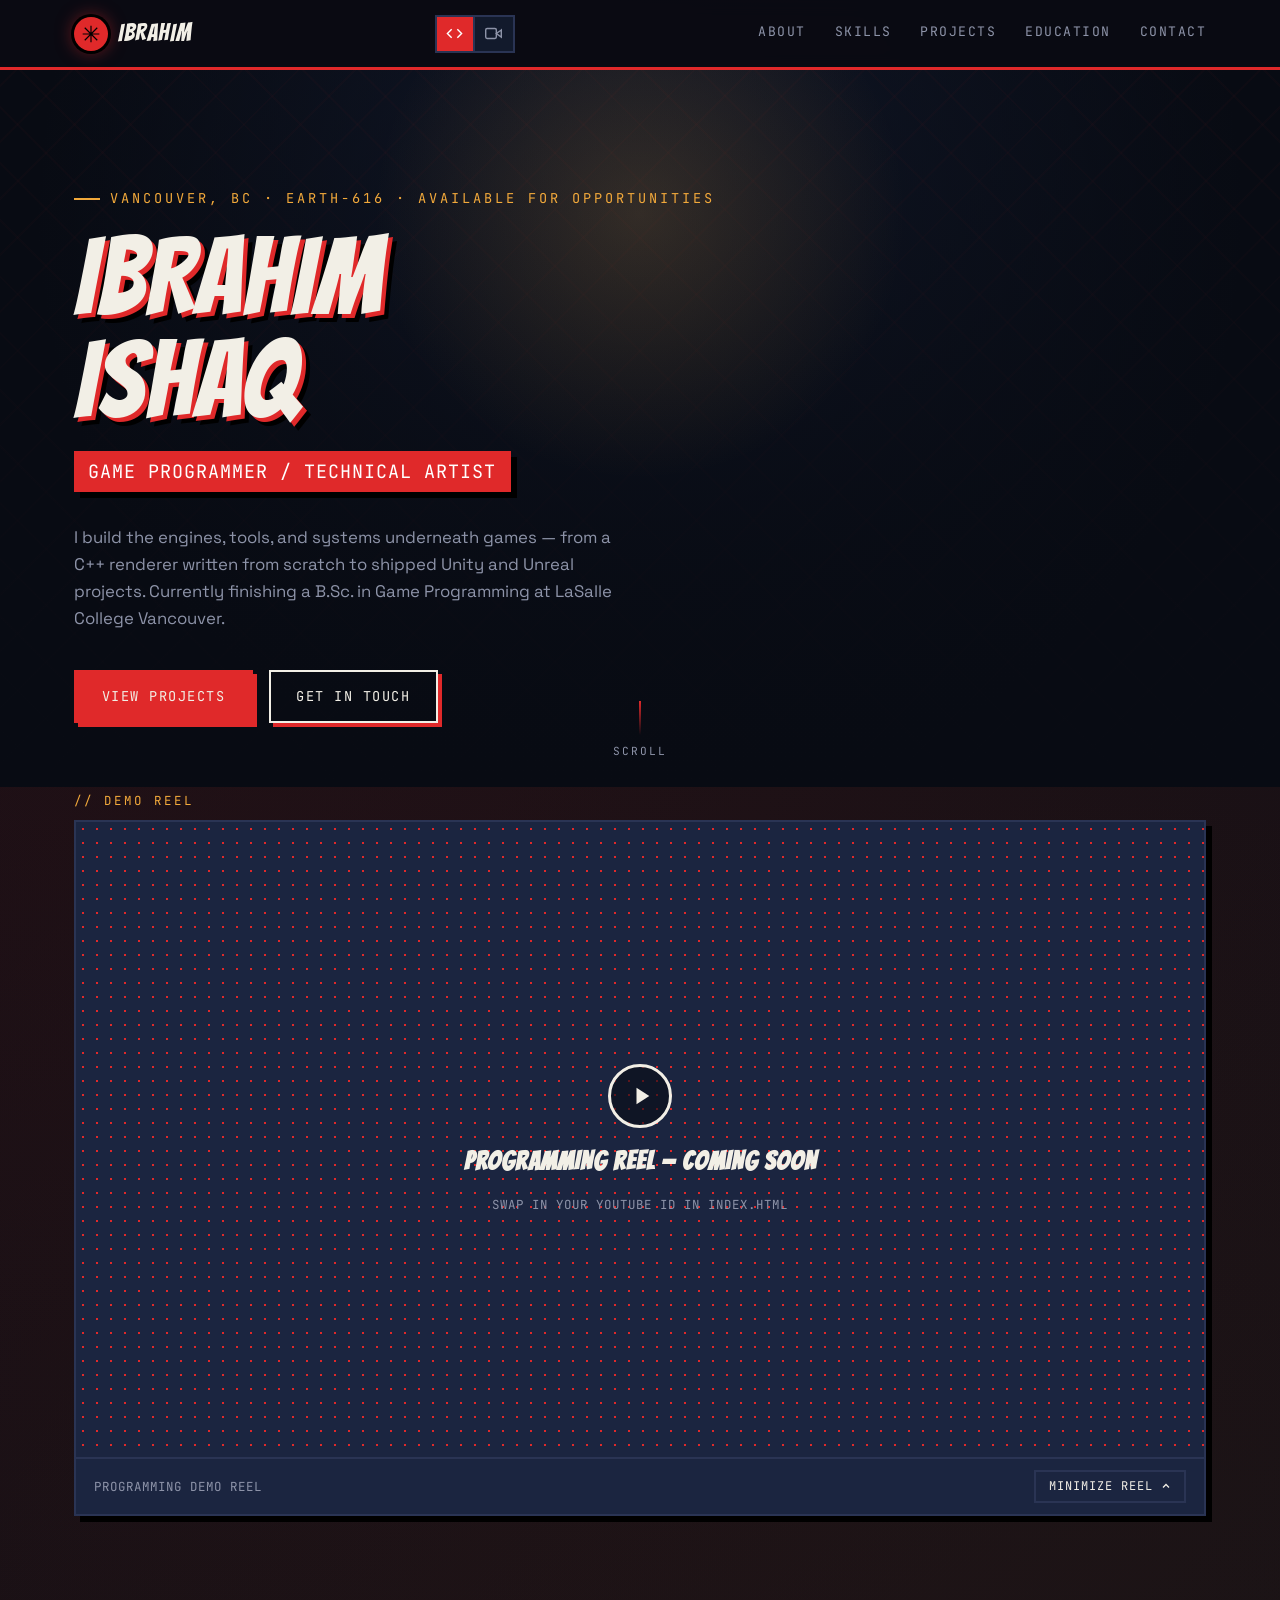
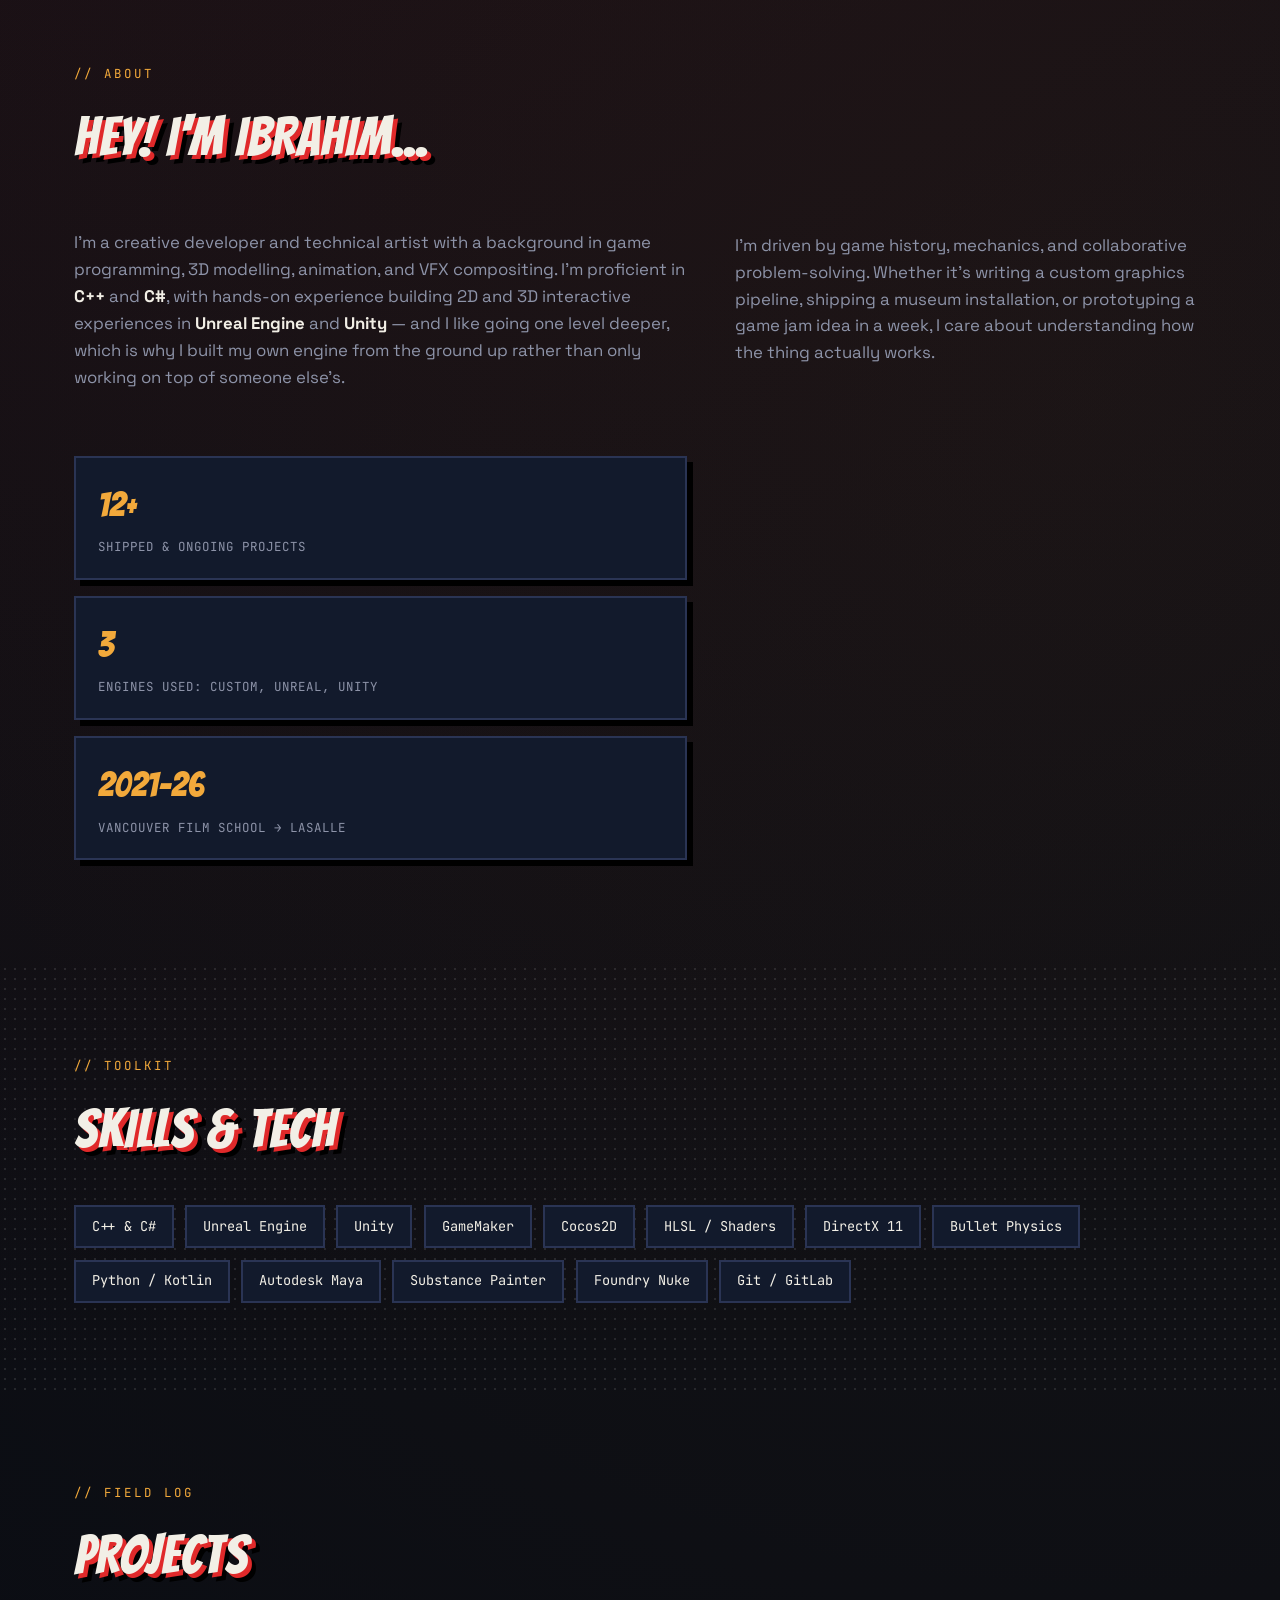
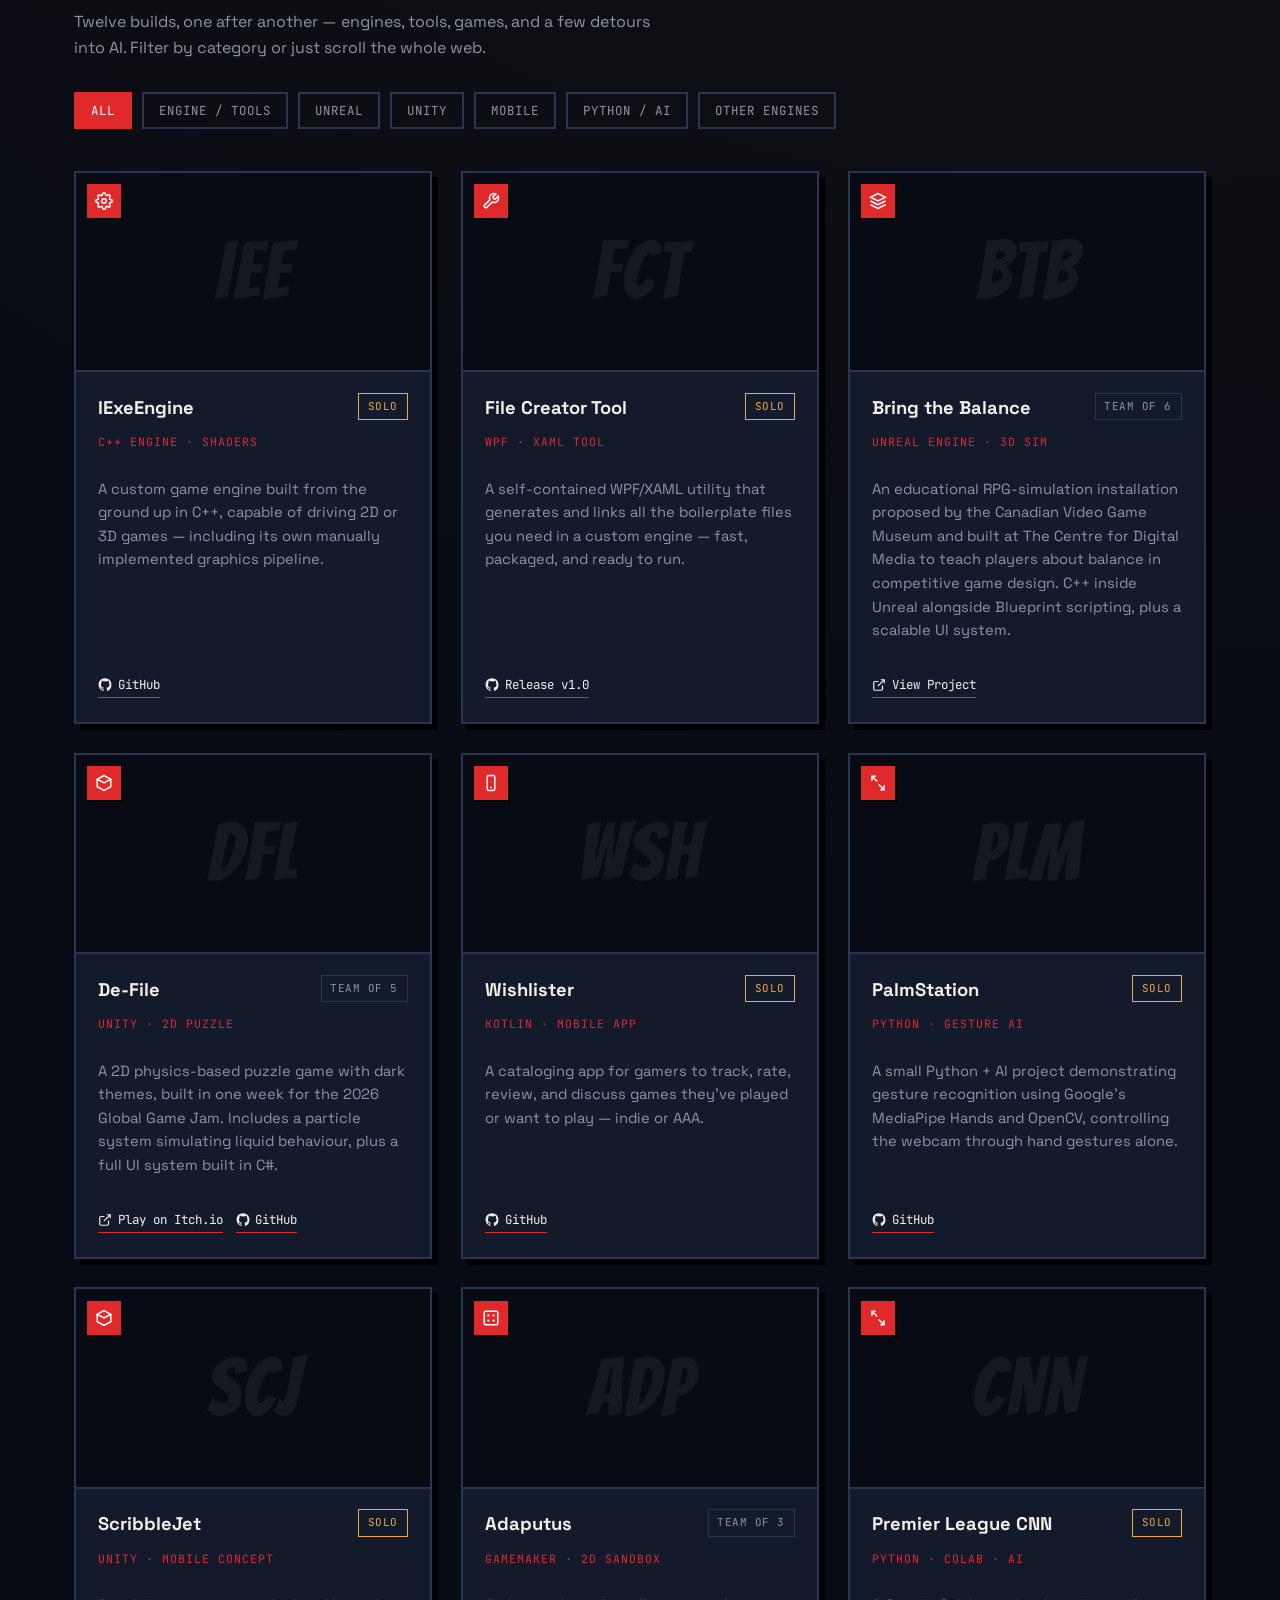
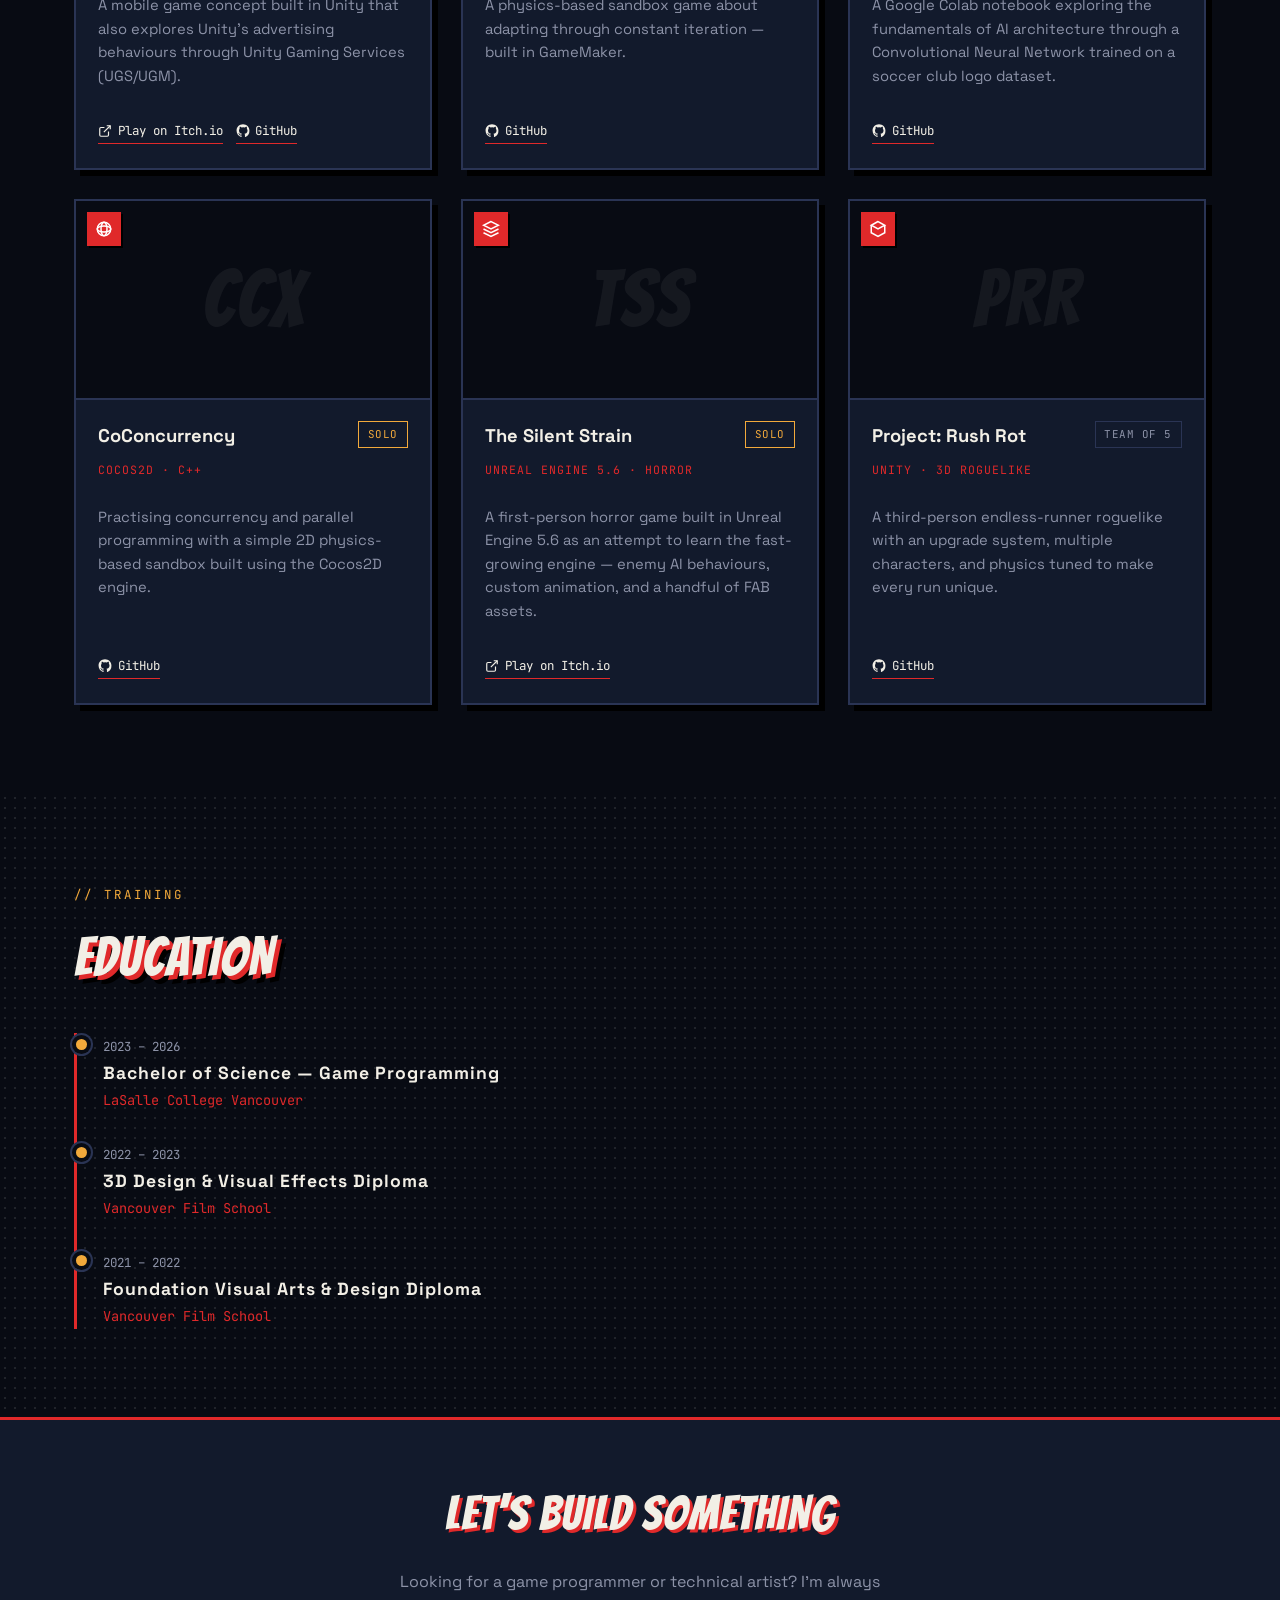
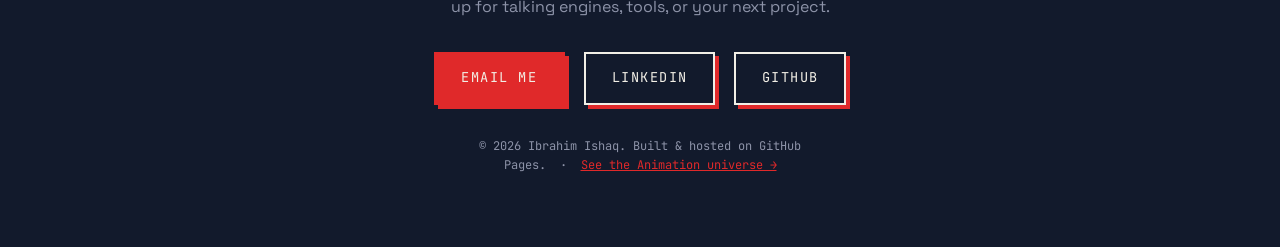
==== commit cd07cb66: "Add multiverse portfolio pages lol Adds a Spider-Verse themed animation portfolio page alongside the" ====
--- a/index.html
+++ b/index.html
@@ -4,7 +4,7 @@
 <meta charset="UTF-8">
 <meta name="viewport" content="width=device-width, initial-scale=1.0">
 <meta name="view-transition" content="same-origin">
-<title>Ibrahim Ishaq | Game Programmer — Earth-616</title>
+<title>Ibrahim Ishaq | Game Programmer</title>
 <meta name="description" content="Portfolio of Ibrahim Ishaq — game programmer and technical artist. C++ engines, Unreal, Unity, and more.">
 
 <link rel="preconnect" href="https://fonts.googleapis.com">
--- a/assets/css/base.css
+++ b/assets/css/base.css
@@ -0,0 +1,423 @@
+/* ============================================
+   TOKENS (fallback — each page overrides via its
+   own earth616.css / spiderverse.css palette file,
+   loaded AFTER this one)
+============================================ */
+:root{
+  --bg:#080b13;
+  --panel:#121a2c;
+  --panel2:#1b2540;
+  --line:#2a3454;
+
+  --primary:#e0292a;      /* hero accent / red or magenta */
+  --primary-dim:#a11f20;
+  --primary2:#000000;     /* secondary glitch-shadow layer */
+  --accent:#f2a93b;       /* gold or cyan highlight */
+
+  --ink:#f2efe6;
+  --muted:#8d93a8;
+
+  --display:'Bangers', cursive;
+  --body:'Space Grotesk', system-ui, sans-serif;
+  --mono:'JetBrains Mono', ui-monospace, monospace;
+
+  --hard: 6px 6px 0 var(--primary);
+  --hard-sm: 4px 4px 0 var(--primary);
+  --hard-black: 6px 6px 0 #000;
+
+  --maxw: 1180px;
+}
+
+*{box-sizing:border-box;}
+html{scroll-behavior:smooth;}
+@media (prefers-reduced-motion: reduce){
+  html{scroll-behavior:auto;}
+  *{animation-duration:0.01ms !important; animation-iteration-count:1 !important; transition-duration:0.01ms !important; scroll-behavior:auto !important;}
+}
+
+/* Cross-document view transitions between universes */
+@view-transition{ navigation: auto; }
+::view-transition-old(root), ::view-transition-new(root){ animation-duration:0.45s; }
+::view-transition-new(root){ animation-name: universe-in; }
+@keyframes universe-in{
+  from{ opacity:0; filter:saturate(0) contrast(1.35); transform:scale(1.03); }
+  to{ opacity:1; filter:none; transform:scale(1); }
+}
+
+body{
+  margin:0;
+  background:var(--bg);
+  color:var(--ink);
+  font-family:var(--body);
+  line-height:1.6;
+  overflow-x:hidden;
+}
+img,video{max-width:100%; display:block;}
+a{color:inherit;}
+::selection{background:var(--primary); color:#fff;}
+a:focus-visible, button:focus-visible{ outline:3px solid var(--accent); outline-offset:3px; }
+
+.wrap{max-width:var(--maxw); margin:0 auto; padding:0 1.5rem;}
+h1,h2,h3{font-family:var(--display); letter-spacing:1px; margin:0; font-weight:400;}
+
+.eyebrow{
+  font-family:var(--mono); color:var(--accent); font-size:0.78rem;
+  letter-spacing:3px; text-transform:uppercase; display:inline-block; margin-bottom:0.6rem;
+}
+.section-title{
+  font-size:clamp(2.2rem, 5vw, 3.4rem);
+  text-transform:uppercase; color:var(--ink);
+  text-shadow: 4px 4px 0 var(--primary), 8px 8px 0 var(--primary2);
+  margin-bottom:0.4rem;
+}
+section{padding:5.5rem 0; position:relative;}
+
+/* ============================================
+   BEN-DAY DOT TEXTURES
+============================================ */
+.halftone{
+  background-image: radial-gradient(rgba(255,255,255,0.10) 1px, transparent 1px);
+  background-size: 10px 10px;
+}
+.benday{
+  position:relative;
+}
+.benday::before{
+  content:'';
+  position:absolute; inset:0;
+  background-image: radial-gradient(var(--primary) 1.5px, transparent 1.5px);
+  background-size: 13px 13px;
+  opacity:0.16;
+  pointer-events:none;
+}
+.benday-corner{
+  position:absolute; width:130px; height:130px;
+  background-image: radial-gradient(var(--ink) 2px, transparent 2px);
+  background-size: 12px 12px;
+  -webkit-mask-image: radial-gradient(circle at 100% 0%, #000 0%, transparent 72%);
+  mask-image: radial-gradient(circle at 100% 0%, #000 0%, transparent 72%);
+  opacity:0.5;
+  pointer-events:none;
+}
+
+/* ============================================
+   WEB-THREAD (scroll wayfinder, wide screens only)
+============================================ */
+#web-thread{
+  position:fixed; top:0; z-index:40; height:100vh;
+  width:74px;
+  left: calc((100vw - var(--maxw)) / 2 - 76px);
+  pointer-events:none;
+}
+#web-thread svg{width:100%; height:100%; overflow:visible;}
+#web-thread .strand{ fill:none; stroke:var(--line); stroke-width:2; }
+#web-thread .strand-progress{ fill:none; stroke:var(--primary); stroke-width:2.5; }
+#web-thread .anchor{ stroke:var(--line); stroke-width:1.5; }
+#web-thread .node{ fill:var(--bg); stroke:var(--primary); stroke-width:2; }
+#web-thread .node-dot{ fill:var(--accent); }
+#web-thread .node-hit{ pointer-events:auto; cursor:pointer; fill:transparent; }
+#web-thread #thread-spider{ pointer-events:none; }
+
+@media (max-width: 1300px){
+  #web-thread{ display:none; }
+}
+
+/* ============================================
+   NAV
+============================================ */
+header#top-nav{
+  position:sticky; top:0; z-index:50;
+  background:color-mix(in srgb, var(--bg) 88%, transparent);
+  backdrop-filter: blur(8px);
+  border-bottom:3px solid var(--primary);
+}
+.nav-row{
+  display:flex; align-items:center; justify-content:space-between; gap:0.8rem;
+  padding:0.9rem 1.5rem; max-width:var(--maxw); margin:0 auto;
+}
+.brand{
+  display:flex; align-items:center; gap:0.6rem;
+  font-family:var(--display); font-size:1.5rem; letter-spacing:1px; text-decoration:none;
+}
+.brand-mark{
+  width:34px; height:34px; border-radius:50%;
+  background:var(--primary);
+  display:flex; align-items:center; justify-content:center;
+  box-shadow:0 0 0 3px #000, 0 0 18px color-mix(in srgb, var(--primary) 60%, transparent);
+  flex-shrink:0;
+}
+.brand-mark svg{width:20px; height:20px;}
+
+.nav-right{display:flex; align-items:center; gap:0.9rem;}
+
+/* webpge switch - always visible, outside the collapsible mobile menu */
+.universe-switch{
+  display:flex; border:2px solid var(--line); background:var(--panel);
+}
+.universe-switch a{
+  width:38px; height:34px; display:flex; align-items:center; justify-content:center;
+  text-decoration:none; color:var(--muted); transition:background 0.2s, color 0.2s;
+}
+.universe-switch a svg{width:17px; height:17px;}
+.universe-switch a:not(:last-child){border-right:2px solid var(--line);}
+.universe-switch a.active{background:var(--primary); color:#fff;}
+.universe-switch a:hover:not(.active){color:var(--ink); background:var(--panel2);}
+
+nav#primary-nav{display:flex; gap:1.8rem; align-items:center;}
+nav#primary-nav a{
+  font-family:var(--mono); font-size:0.82rem; letter-spacing:1.5px; text-transform:uppercase;
+  text-decoration:none; color:var(--muted); position:relative; padding-bottom:4px; transition:color 0.2s;
+}
+nav#primary-nav a:hover{color:var(--ink);}
+nav#primary-nav a::after{
+  content:''; position:absolute; left:0; bottom:0; width:0; height:2px; background:var(--primary);
+  transition:width 0.25s;
+}
+nav#primary-nav a:hover::after{width:100%;}
+
+#nav-toggle{
+  display:none; background:none; border:2px solid var(--primary); border-radius:4px;
+  width:42px; height:38px; cursor:pointer;
+  flex-direction:column; align-items:center; justify-content:center; gap:5px;
+}
+#nav-toggle span{width:20px; height:2px; background:var(--ink); display:block; transition:0.25s;}
+#nav-toggle.open span:nth-child(1){transform:translateY(7px) rotate(45deg);}
+#nav-toggle.open span:nth-child(2){opacity:0;}
+#nav-toggle.open span:nth-child(3){transform:translateY(-7px) rotate(-45deg);}
+
+@media (max-width: 760px){
+  #nav-toggle{display:flex;}
+  nav#primary-nav{
+    position:absolute; top:100%; left:0; right:0;
+    background:var(--bg);
+    border-bottom:0 solid transparent;
+    flex-direction:column; align-items:flex-start;
+    gap:0; padding:0 1.5rem;
+    max-height:0; overflow:hidden; visibility:hidden;
+    transition:max-height 0.3s ease, padding 0.3s ease, border-color 0.3s ease, visibility 0s linear 0.3s;
+  }
+  nav#primary-nav.open{
+    max-height:400px; padding:0.5rem 1.5rem 1.2rem;
+    border-bottom:3px solid var(--primary);
+    visibility:visible;
+    transition:max-height 0.3s ease, padding 0.3s ease, border-color 0.3s ease;
+  }
+  nav#primary-nav a{padding:0.7rem 0; width:100%; border-bottom:1px solid var(--line);}
+}
+
+/* ============================================
+   HERO
+============================================ */
+#hero{
+  position:relative; min-height:78vh; display:flex; align-items:center;
+  padding:6.5rem 0 4rem; overflow:hidden; isolation:isolate;
+}
+#hero-media{
+  position:absolute; inset:0; z-index:-2;
+  background:
+    linear-gradient(180deg, color-mix(in srgb, var(--bg) 55%, transparent) 0%, color-mix(in srgb, var(--bg) 85%, transparent) 60%, var(--bg) 100%),
+    repeating-linear-gradient(45deg, color-mix(in srgb, var(--primary) 6%, transparent) 0 2px, transparent 2px 40px),
+    repeating-linear-gradient(-45deg, color-mix(in srgb, var(--primary) 6%, transparent) 0 2px, transparent 2px 40px),
+    radial-gradient(circle at 50% 20%, var(--panel2) 0%, var(--bg) 70%);
+}
+#spidey-sense{
+  position:absolute; inset:0; z-index:-1; pointer-events:none;
+  background: radial-gradient(circle 380px at var(--mx,50%) var(--my,20%), color-mix(in srgb, var(--accent) 16%, transparent), transparent 70%);
+}
+.hero-inner{max-width:var(--maxw); margin:0 auto; padding:0 1.5rem; width:100%;}
+.hero-eyebrow{
+  font-family:var(--mono); color:var(--accent); letter-spacing:3px; text-transform:uppercase;
+  font-size:0.85rem; margin-bottom:1rem; display:flex; align-items:center; gap:0.6rem;
+}
+.hero-eyebrow::before{content:''; width:26px; height:2px; background:var(--accent); display:inline-block;}
+h1.hero-name{
+  font-size:clamp(3rem, 9vw, 6.8rem); line-height:0.95; color:var(--ink);
+  text-shadow: 4px 4px 0 var(--primary), 8px 8px 0 var(--primary2); text-transform:uppercase;
+}
+.hero-role{
+  font-family:var(--mono); font-size:clamp(0.95rem, 2vw, 1.15rem); color:#fff;
+  background:var(--primary); display:inline-block; padding:0.35rem 0.9rem; margin-top:1.2rem;
+  box-shadow:var(--hard-black); text-transform:uppercase; letter-spacing:1px;
+}
+.hero-lede{max-width:560px; margin-top:2rem; color:var(--muted); font-size:1.05rem;}
+.hero-cta{display:flex; gap:1rem; margin-top:2.4rem; flex-wrap:wrap;}
+
+.btn{
+  font-family:var(--mono); font-size:0.85rem; letter-spacing:1.5px; text-transform:uppercase;
+  text-decoration:none; padding:0.85rem 1.6rem; border:2px solid var(--ink); color:var(--ink);
+  display:inline-flex; align-items:center; gap:0.5rem; box-shadow:var(--hard-sm);
+  transition:transform 0.15s, box-shadow 0.15s; cursor:pointer; background:transparent;
+}
+.btn:hover{transform:translate(2px,2px); box-shadow:2px 2px 0 var(--accent);}
+.btn.primary{background:var(--primary); border-color:var(--primary);}
+.btn.primary:hover{box-shadow:2px 2px 0 var(--accent);}
+
+.scroll-cue{
+  position:absolute; bottom:1.6rem; left:50%; transform:translateX(-50%);
+  font-family:var(--mono); font-size:0.7rem; letter-spacing:2px; color:var(--muted);
+  text-transform:uppercase; display:flex; flex-direction:column; align-items:center; gap:0.5rem;
+}
+.scroll-cue span{width:2px; height:34px; background:linear-gradient(var(--primary), transparent); animation:pulse-down 1.6s infinite;}
+@keyframes pulse-down{0%{opacity:0.2;} 50%{opacity:1;} 100%{opacity:0.2;}}
+
+/* ============================================
+   DEMO REEL
+============================================ */
+.reel-section{padding-top:0; padding-bottom:3.5rem;}
+.demo-reel{
+  border:2px solid var(--line); background:var(--panel); box-shadow:var(--hard-black);
+  overflow:hidden;
+}
+.reel-frame{
+  position:relative; aspect-ratio:16/9; max-height:640px; background:#000;
+  overflow:hidden; transition:max-height 0.4s ease, aspect-ratio 0.4s ease;
+}
+.demo-reel.collapsed .reel-frame{max-height:0; aspect-ratio:auto;}
+.reel-frame iframe{position:absolute; inset:0; width:100%; height:100%; border:0;}
+.reel-placeholder{
+  position:absolute; inset:0; display:flex; flex-direction:column; align-items:center; justify-content:center;
+  gap:0.8rem; text-align:center; padding:1.5rem;
+  background-image: radial-gradient(var(--primary) 1.5px, transparent 1.5px);
+  background-size:14px 14px; background-color:var(--panel2);
+}
+.reel-placeholder .play-ring{
+  width:64px; height:64px; border-radius:50%; border:3px solid var(--ink);
+  display:flex; align-items:center; justify-content:center; background:color-mix(in srgb, var(--bg) 60%, transparent);
+}
+.reel-placeholder .play-ring svg{width:22px; height:22px; margin-left:3px;}
+.reel-placeholder strong{font-family:var(--display); font-size:1.6rem; letter-spacing:1px; text-transform:uppercase; color:var(--ink);}
+.reel-placeholder span{font-family:var(--mono); font-size:0.78rem; color:var(--muted); text-transform:uppercase; letter-spacing:1px;}
+
+.reel-bar{
+  display:flex; align-items:center; justify-content:space-between; gap:1rem;
+  padding:0.7rem 1.1rem; background:var(--panel2); border-top:2px solid var(--line);
+}
+.reel-bar .reel-label{font-family:var(--mono); font-size:0.78rem; letter-spacing:1px; text-transform:uppercase; color:var(--muted);}
+.reel-toggle{
+  font-family:var(--mono); font-size:0.75rem; letter-spacing:1px; text-transform:uppercase;
+  background:transparent; border:2px solid var(--line); color:var(--ink); padding:0.4rem 0.8rem; cursor:pointer;
+  display:flex; align-items:center; gap:0.4rem; transition:border-color 0.2s;
+}
+.reel-toggle:hover{border-color:var(--primary);}
+.reel-toggle svg{width:12px; height:12px; transition:transform 0.3s;}
+.demo-reel.collapsed .reel-toggle svg{transform:rotate(180deg);}
+
+/* small click-to-play thumbnail used inside project cards */
+.card-yt{
+  position:absolute; inset:0; width:100%; height:100%; border:0; cursor:pointer; padding:0;
+  background-size:cover; background-position:center; background-color:var(--void, #000);
+}
+.card-yt .play-badge{
+  position:absolute; inset:0; display:flex; align-items:center; justify-content:center;
+  background:color-mix(in srgb, var(--bg) 35%, transparent);
+}
+.card-yt .play-badge svg{width:15px;height:15px;}
+.card-yt .play-ring{width:44px; height:44px; border-radius:50%; border:2px solid #fff; display:flex; align-items:center; justify-content:center;}
+.card-yt .play-ring svg{margin-left:2px; width:14px; height:14px; fill:#fff; stroke:none;}
+
+/* ============================================
+   ABOUT
+============================================ */
+.about-grid{display:grid; grid-template-columns: 1.3fr 1fr; gap:3rem; align-items:start;}
+.about-grid p{color:var(--muted); font-size:1.05rem; max-width:60ch;}
+.about-grid p strong{color:var(--ink);}
+.stat-card{
+  background:var(--panel); border:2px solid var(--line); padding:1.2rem 1.4rem; margin-bottom:1rem;
+  box-shadow:var(--hard-black);
+}
+.stat-card .num{font-family:var(--display); font-size:2.2rem; color:var(--accent); display:block;}
+.stat-card .label{font-family:var(--mono); font-size:0.78rem; color:var(--muted); text-transform:uppercase; letter-spacing:1px;}
+@media (max-width:800px){.about-grid{grid-template-columns:1fr;}}
+
+/* ============================================
+   SKILLS
+============================================ */
+.skills-grid{display:flex; flex-wrap:wrap; gap:0.7rem; margin-top:2rem;}
+.skill-badge{
+  font-family:var(--mono); font-size:0.85rem; padding:0.55rem 1rem; background:var(--panel);
+  border:2px solid var(--line); color:var(--ink); transition:border-color 0.2s, transform 0.2s;
+}
+.skill-badge:hover{border-color:var(--primary); transform:translateY(-2px);}
+
+/* ============================================
+   PROJECTS
+============================================ */
+.filter-row{display:flex; flex-wrap:wrap; gap:0.6rem; margin:2rem 0 2.6rem;}
+.filter-btn{
+  font-family:var(--mono); font-size:0.78rem; letter-spacing:1px; text-transform:uppercase;
+  background:transparent; color:var(--muted); border:2px solid var(--line); padding:0.5rem 0.95rem; cursor:pointer;
+  transition:all 0.2s;
+}
+.filter-btn:hover{color:var(--ink); border-color:var(--ink);}
+.filter-btn.active{background:var(--primary); border-color:var(--primary); color:#fff;}
+
+.project-grid{display:grid; grid-template-columns:repeat(auto-fill, minmax(320px, 1fr)); gap:1.8rem;}
+.project-card{
+  background:var(--panel); border:2px solid var(--line); box-shadow:var(--hard-black);
+  display:flex; flex-direction:column; overflow:hidden;
+  transition:transform 0.25s, box-shadow 0.25s, border-color 0.25s; opacity:1;
+}
+.project-card:hover{transform:translate(-3px,-3px); box-shadow:9px 9px 0 var(--primary); border-color:var(--primary);}
+.project-card.hidden-card{display:none;}
+
+.card-media{position:relative; aspect-ratio:16/9; background:var(--bg); overflow:hidden; border-bottom:2px solid var(--line);}
+.card-media .glyph-bg{
+  position:absolute; inset:0; display:flex; align-items:center; justify-content:center;
+  font-family:var(--display); font-size:5rem; color:color-mix(in srgb, var(--ink) 6%, transparent);
+  letter-spacing:2px; text-transform:uppercase;
+}
+.card-media img, .card-media video{position:absolute; inset:0; width:100%; height:100%; object-fit:cover;}
+.card-media .cat-icon{
+  position:absolute; top:0.7rem; left:0.7rem; width:34px; height:34px; background:var(--primary);
+  display:flex; align-items:center; justify-content:center; box-shadow:2px 2px 0 #000; z-index:2;
+}
+.card-media .cat-icon svg{width:18px; height:18px; stroke:#fff; fill:none;}
+
+.card-body{padding:1.3rem 1.4rem 1.5rem; display:flex; flex-direction:column; gap:0.7rem; flex:1;}
+.card-top{display:flex; justify-content:space-between; align-items:flex-start; gap:0.6rem;}
+.card-body h3{font-family:var(--body); font-weight:700; font-size:1.15rem; color:var(--ink); letter-spacing:0; text-transform:none;}
+.team-badge{
+  font-family:var(--mono); font-size:0.68rem; letter-spacing:0.5px; padding:0.25rem 0.55rem; white-space:nowrap;
+  border:1px solid var(--line); color:var(--muted); text-transform:uppercase; flex-shrink:0;
+}
+.team-badge.solo{border-color:var(--accent); color:var(--accent);}
+.card-type{font-family:var(--mono); font-size:0.72rem; color:var(--primary); text-transform:uppercase; letter-spacing:1px;}
+.card-desc{color:var(--muted); font-size:0.92rem; flex:1;}
+.card-links{display:flex; gap:0.8rem; flex-wrap:wrap; margin-top:0.4rem;}
+.card-links a{
+  font-family:var(--mono); font-size:0.78rem; text-decoration:none; color:var(--ink); display:flex; align-items:center; gap:0.35rem;
+  border-bottom:1px solid var(--primary); padding-bottom:2px; transition:color 0.2s;
+}
+.card-links a:hover{color:var(--accent); border-color:var(--accent);}
+.card-links svg{width:14px; height:14px; flex-shrink:0;}
+
+/* ============================================
+   EDUCATION
+============================================ */
+.edu-list{border-left:3px solid var(--primary); padding-left:1.6rem; display:flex; flex-direction:column; gap:1.8rem; margin-top:2rem;}
+.edu-item{position:relative;}
+.edu-item::before{
+  content:''; position:absolute; left:-1.68rem; top:0.35rem; width:11px; height:11px; border-radius:50%; background:var(--accent);
+  box-shadow:0 0 0 4px var(--bg), 0 0 0 6px var(--line);
+}
+.edu-item h3{font-family:var(--body); font-weight:700; font-size:1.1rem; color:var(--ink);}
+.edu-item .edu-school{color:var(--primary); font-family:var(--mono); font-size:0.85rem;}
+.edu-item .edu-date{color:var(--muted); font-family:var(--mono); font-size:0.78rem; text-transform:uppercase;}
+
+/* ============================================
+   FOOTER
+============================================ */
+footer{border-top:3px solid var(--primary); padding:3.5rem 0 2.5rem; text-align:center; background:var(--panel);}
+footer h2{font-size:clamp(2rem,6vw,3rem); text-shadow:3px 3px 0 var(--primary); text-transform:uppercase;}
+footer p{color:var(--muted); max-width:50ch; margin:1rem auto 2rem;}
+.footer-links{display:flex; justify-content:center; gap:1.2rem; flex-wrap:wrap; margin-bottom:2rem;}
+.footer-fine{font-family:var(--mono); font-size:0.75rem; color:var(--muted);}
+
+#back-to-top{
+  position:fixed; bottom:1.8rem; right:1.8rem; z-index:45; width:48px; height:48px; border-radius:50%;
+  background:var(--primary); border:3px solid #000; display:flex; align-items:center; justify-content:center;
+  cursor:pointer; box-shadow:0 4px 14px rgba(0,0,0,0.5); opacity:0; pointer-events:none; transition:opacity 0.3s, transform 0.2s;
+}
+#back-to-top.show{opacity:1; pointer-events:auto;}
+#back-to-top:hover{transform:translateY(-3px);}
+#back-to-top svg{width:20px; height:20px; stroke:#fff;}
--- a/assets/css/earth616.css
+++ b/assets/css/earth616.css
@@ -0,0 +1,23 @@
+/* EARTH-616 — Programming universe: classic Spider-Man */
+:root
+{
+  --bg:#080b13;
+  --panel:#121a2c;
+  --panel2:#1b2540;
+  --line:#2a3454;
+
+  --primary:#e0292a;
+  --primary-dim:#a11f20;
+  --primary2:#000000;
+  --accent:#f2a93b;
+
+  --ink:#f2efe6;
+  --muted:#8d93a8;
+}
+
+body
+{
+  background-image:
+    radial-gradient(circle at 15% 8%, rgba(224,41,42,0.10), transparent 40%),
+    radial-gradient(circle at 85% 30%, rgba(242,169,59,0.06), transparent 45%);
+}
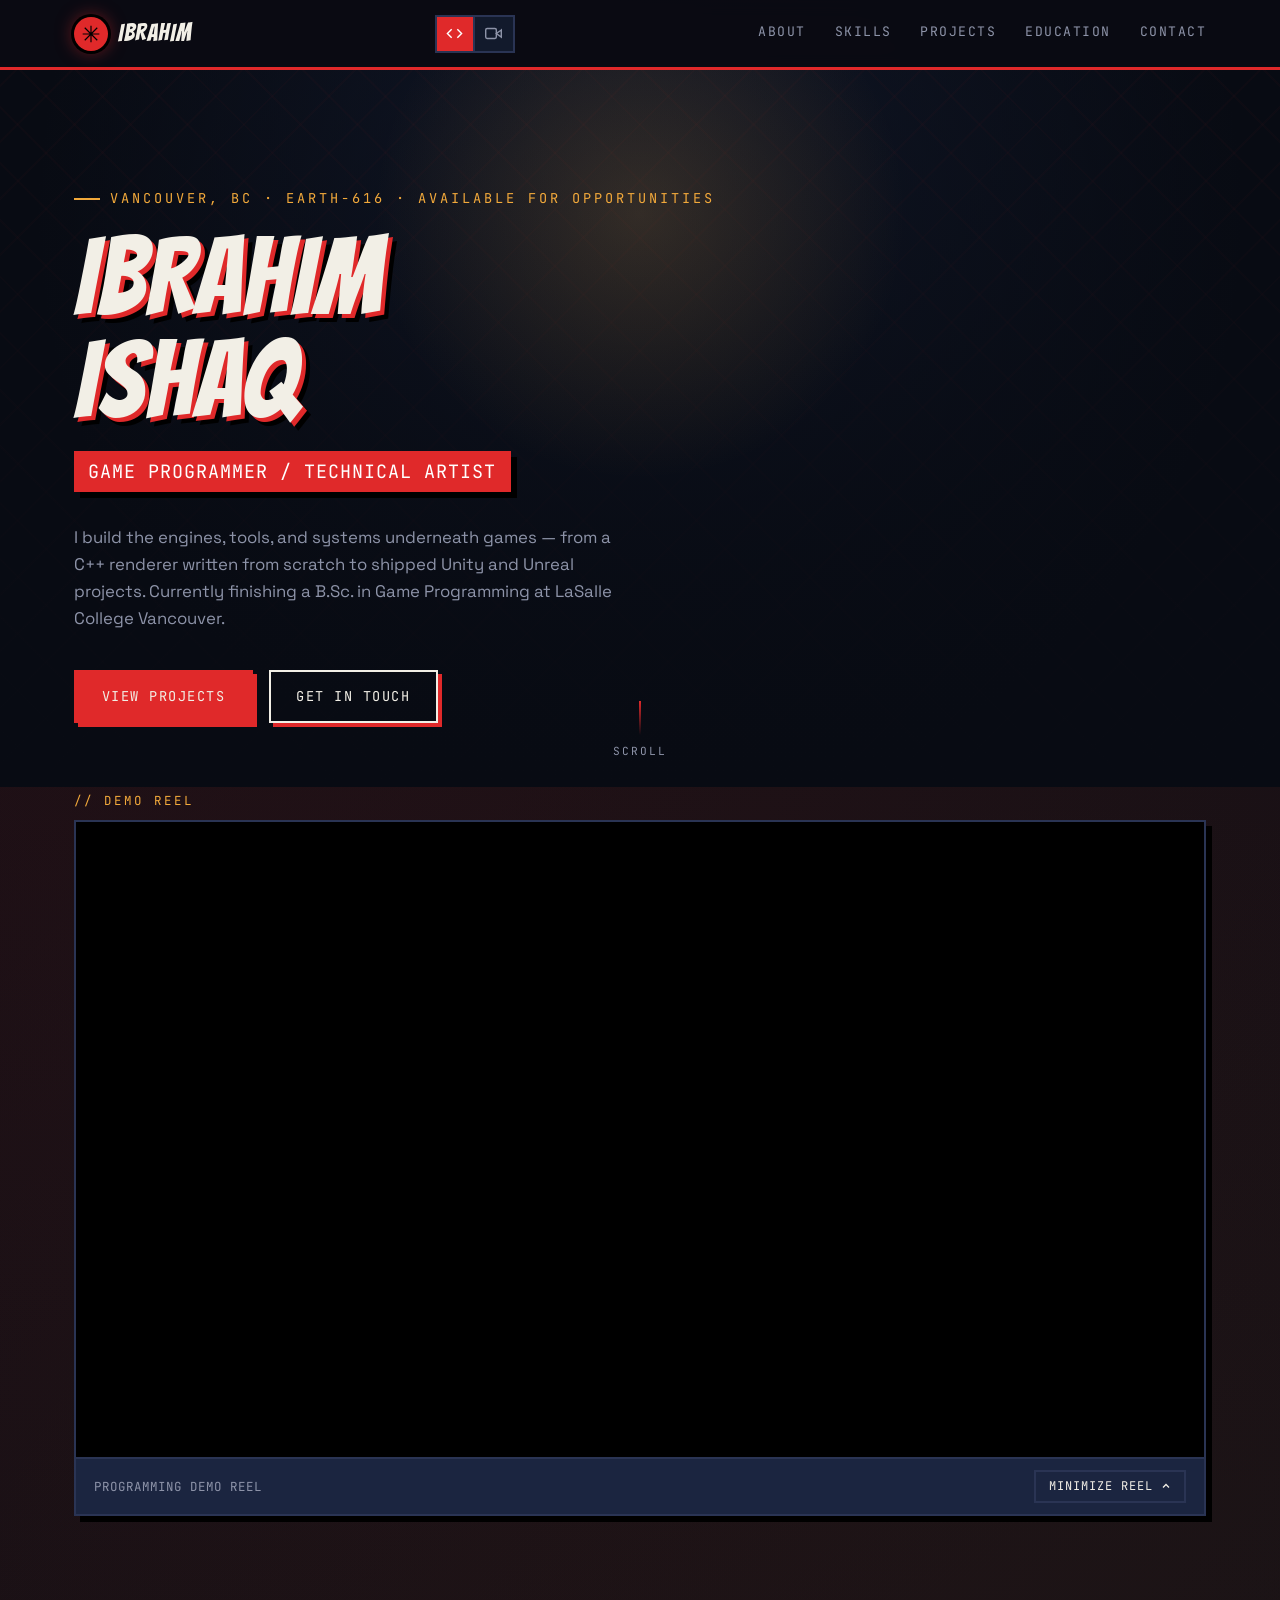
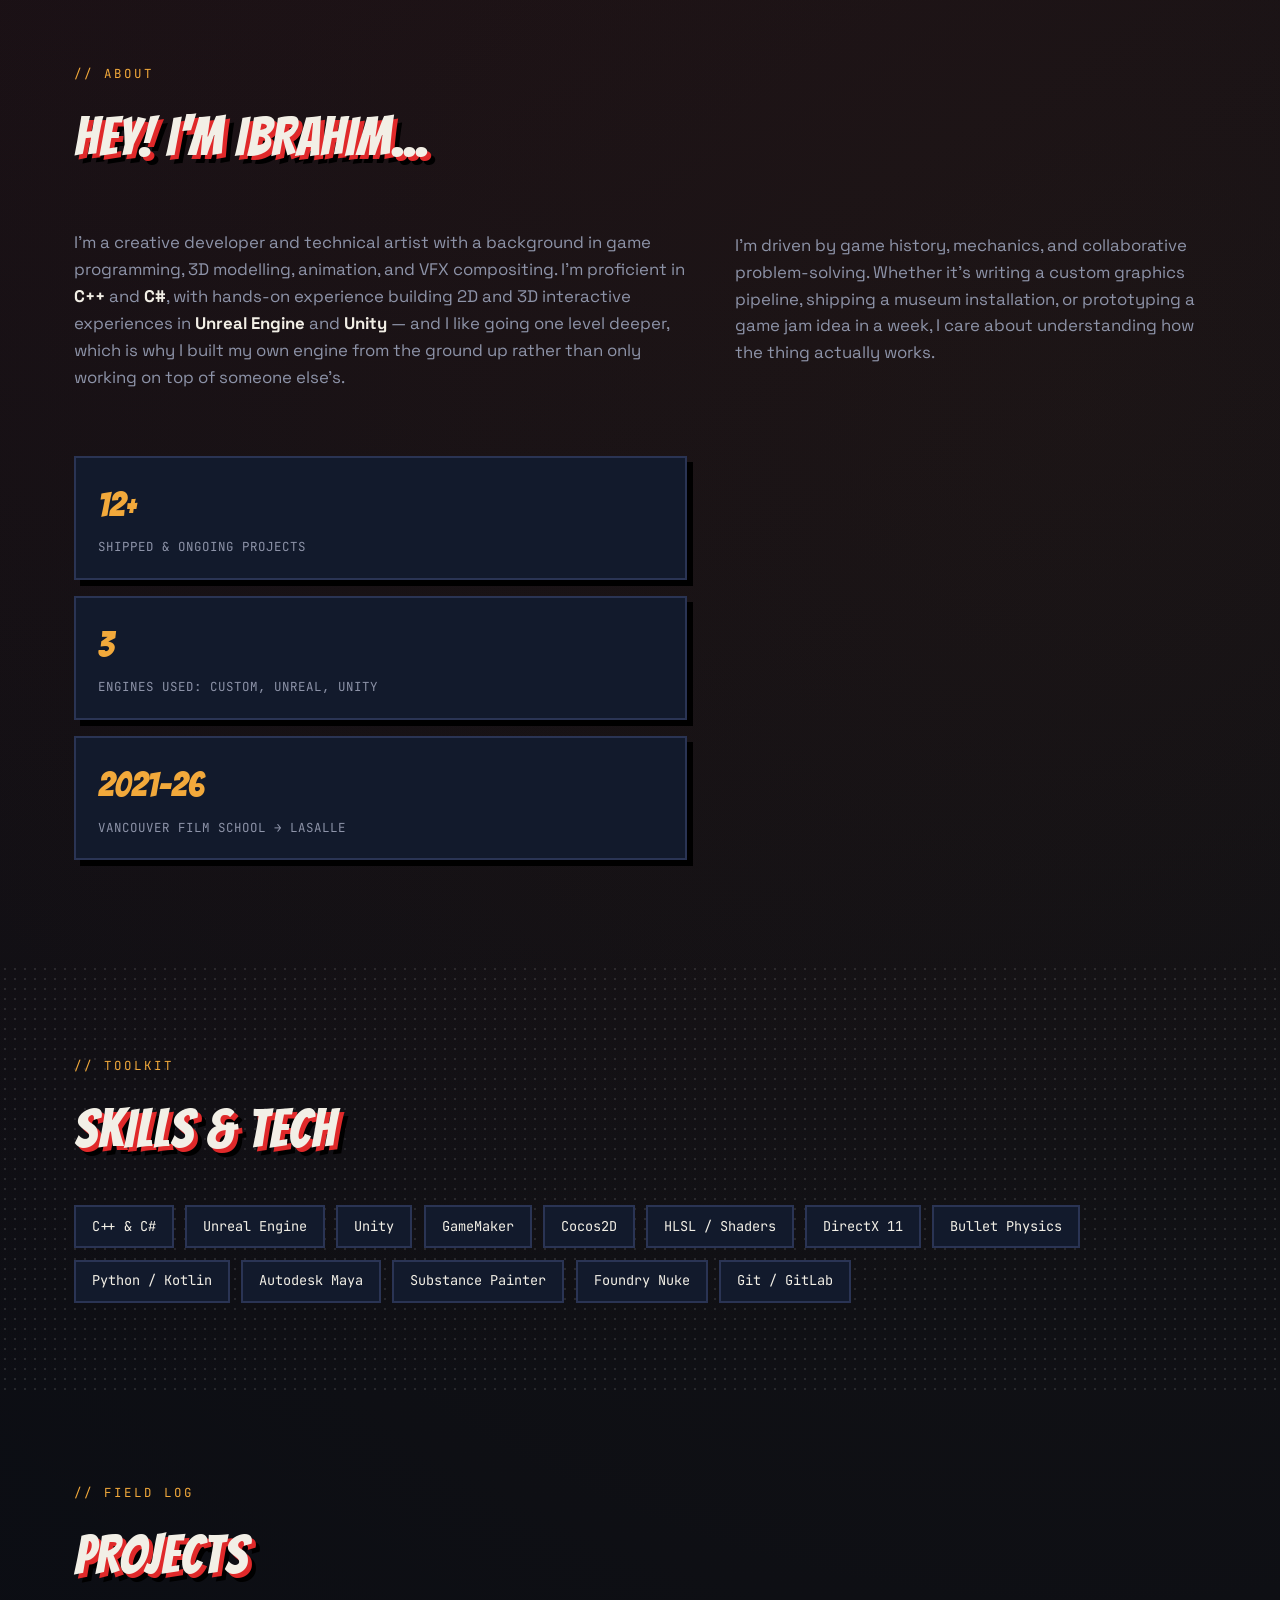
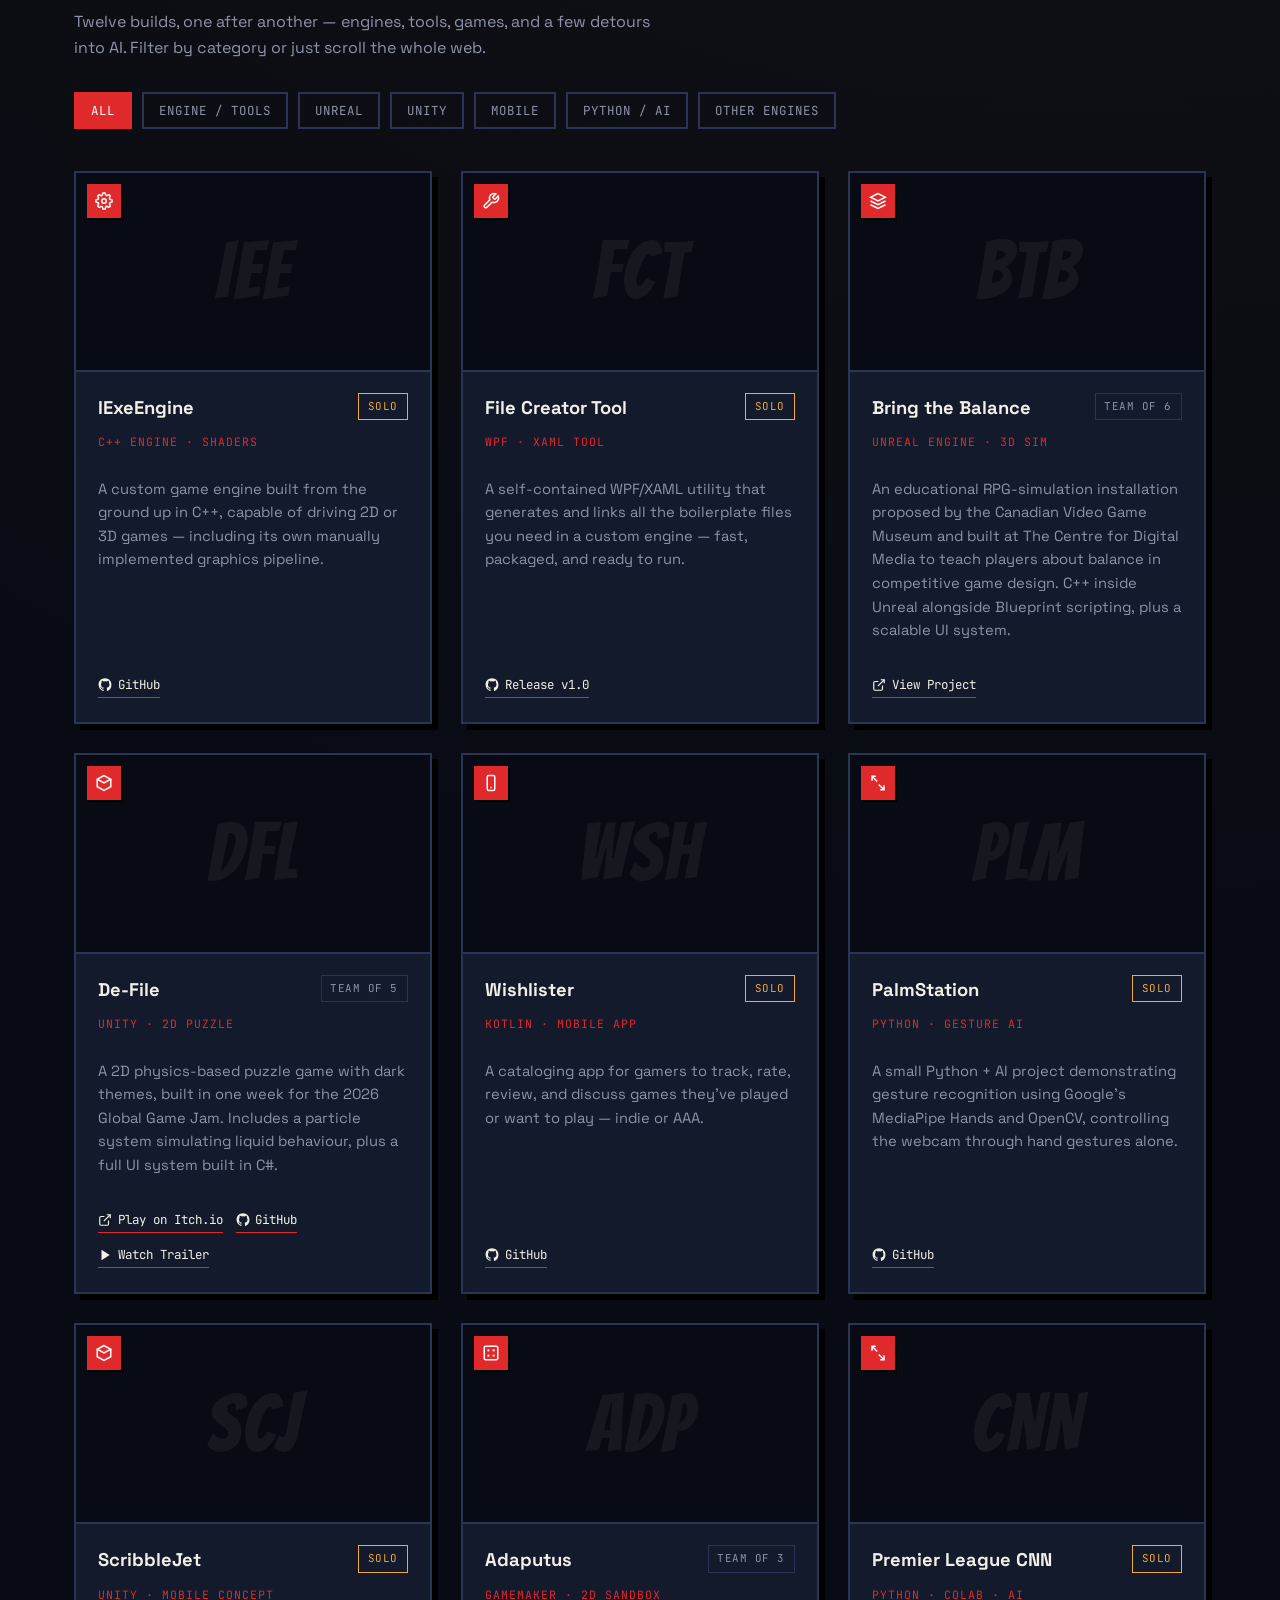
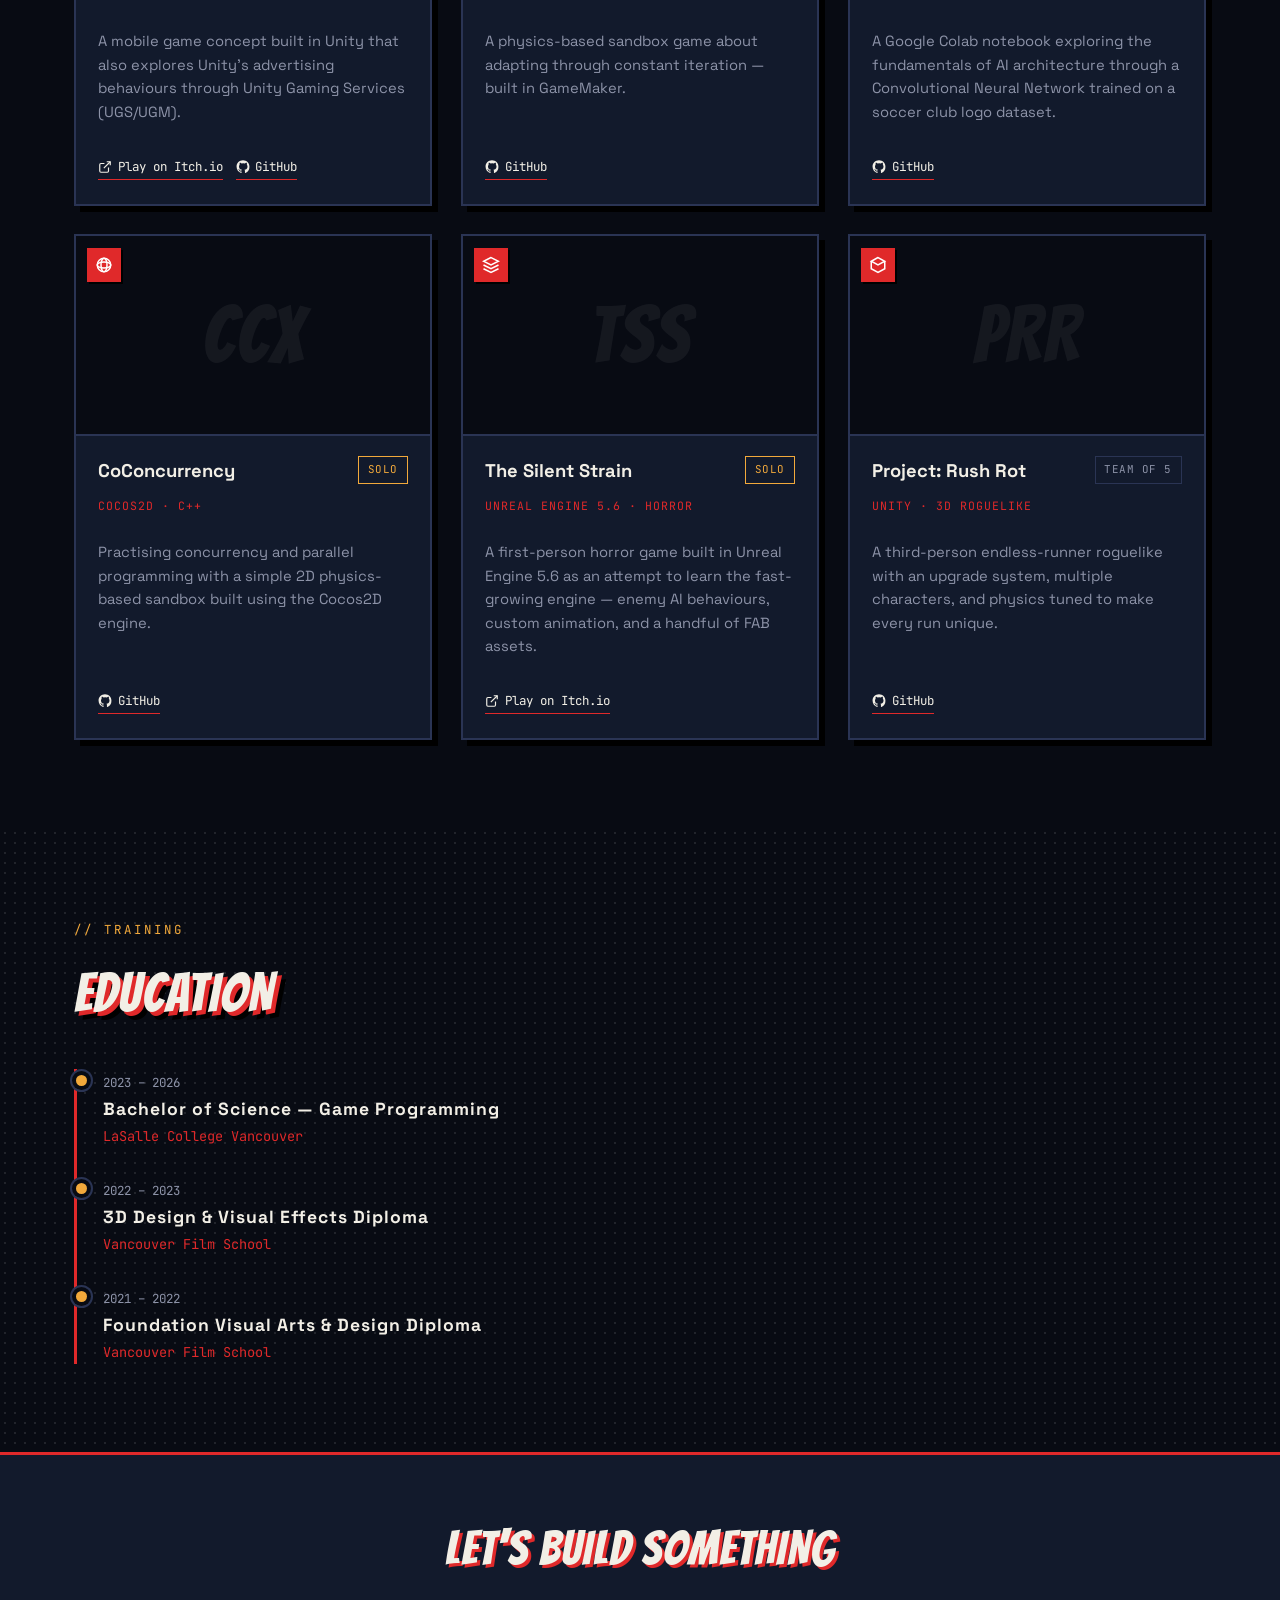
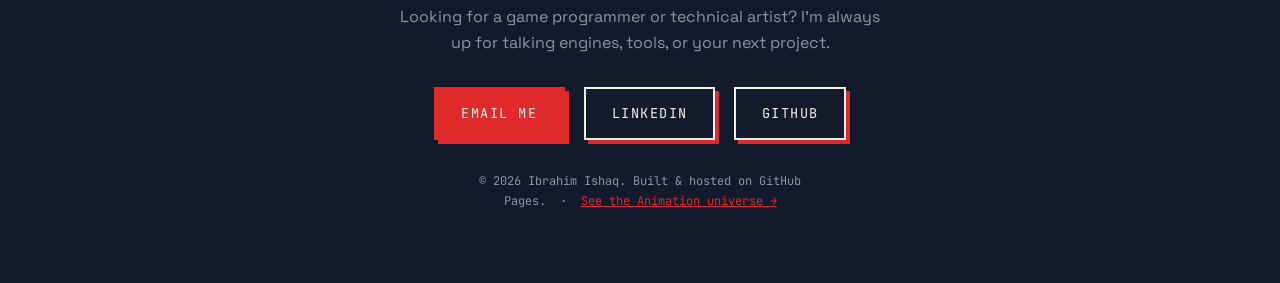
==== commit 5c134ad3: "Update title and demo reel details in index.html Updated the title and demo reel section in index.ht" ====
--- a/index.html
+++ b/index.html
@@ -4,7 +4,7 @@
 <meta charset="UTF-8">
 <meta name="viewport" content="width=device-width, initial-scale=1.0">
 <meta name="view-transition" content="same-origin">
-<title>Ibrahim Ishaq | Game Programmer</title>
+<title>Ibrahim Ishaq | Game Programmer — Earth-616</title>
 <meta name="description" content="Portfolio of Ibrahim Ishaq — game programmer and technical artist. C++ engines, Unreal, Unity, and more.">
 
 <link rel="preconnect" href="https://fonts.googleapis.com">
@@ -76,14 +76,14 @@
 <section id="reel" class="reel-section" data-thread-label="Reel">
   <div class="wrap">
     <span class="eyebrow">// Demo Reel</span>
-    <div class="demo-reel" data-yt-id="" data-title="Programming Demo Reel">
+    <div class="demo-reel" data-yt-id="FBTuvQrSmbs" data-title="Technical Demo Reel">
       <div class="reel-frame">
         <div class="reel-placeholder">
           <div class="play-ring">
             <svg viewBox="0 0 24 24" fill="currentColor" stroke="none"><polygon points="6 3 20 12 6 21 6 3"/></svg>
           </div>
-          <strong>Programming Reel — Coming Soon</strong>
-          <span>Swap in your YouTube ID in index.html</span>
+          <strong>Loading Reel…</strong>
+          <span>Technical Demo Reel</span>
         </div>
       </div>
       <div class="reel-bar">
@@ -260,6 +260,10 @@
               <svg viewBox="0 0 24 24" fill="currentColor"><path d="M12 .5C5.73.5.98 5.24.98 11.5c0 5.02 3.26 9.28 7.77 10.78.57.1.78-.25.78-.55v-2c-3.16.69-3.83-1.36-3.83-1.36-.52-1.32-1.27-1.68-1.27-1.68-1.04-.71.08-.7.08-.7 1.15.08 1.75 1.18 1.75 1.18 1.02 1.75 2.68 1.25 3.33.95.1-.74.4-1.25.72-1.54-2.52-.29-5.17-1.26-5.17-5.6 0-1.24.44-2.25 1.17-3.04-.12-.29-.51-1.44.11-3 0 0 .96-.31 3.15 1.16a10.9 10.9 0 0 1 5.74 0c2.19-1.47 3.15-1.16 3.15-1.16.62 1.56.23 2.71.11 3 .73.79 1.17 1.8 1.17 3.04 0 4.35-2.65 5.31-5.18 5.59.41.35.77 1.04.77 2.1v3.11c0 .3.2.66.79.55A11.51 11.51 0 0 0 23.02 11.5C23.02 5.24 18.27.5 12 .5z"/></svg>
               GitHub
             </a>
+            <a href="https://youtu.be/yTkqcjd0VSs" target="_blank" rel="noopener">
+              <svg viewBox="0 0 24 24" fill="currentColor" stroke="none"><polygon points="6 3 20 12 6 21 6 3"/></svg>
+              Watch Trailer
+            </a>
           </div>
         </div>
       </article>
@@ -499,4 +503,4 @@
 
 <script src="assets/js/main.js"></script>
 </body>
-</html>+</html>
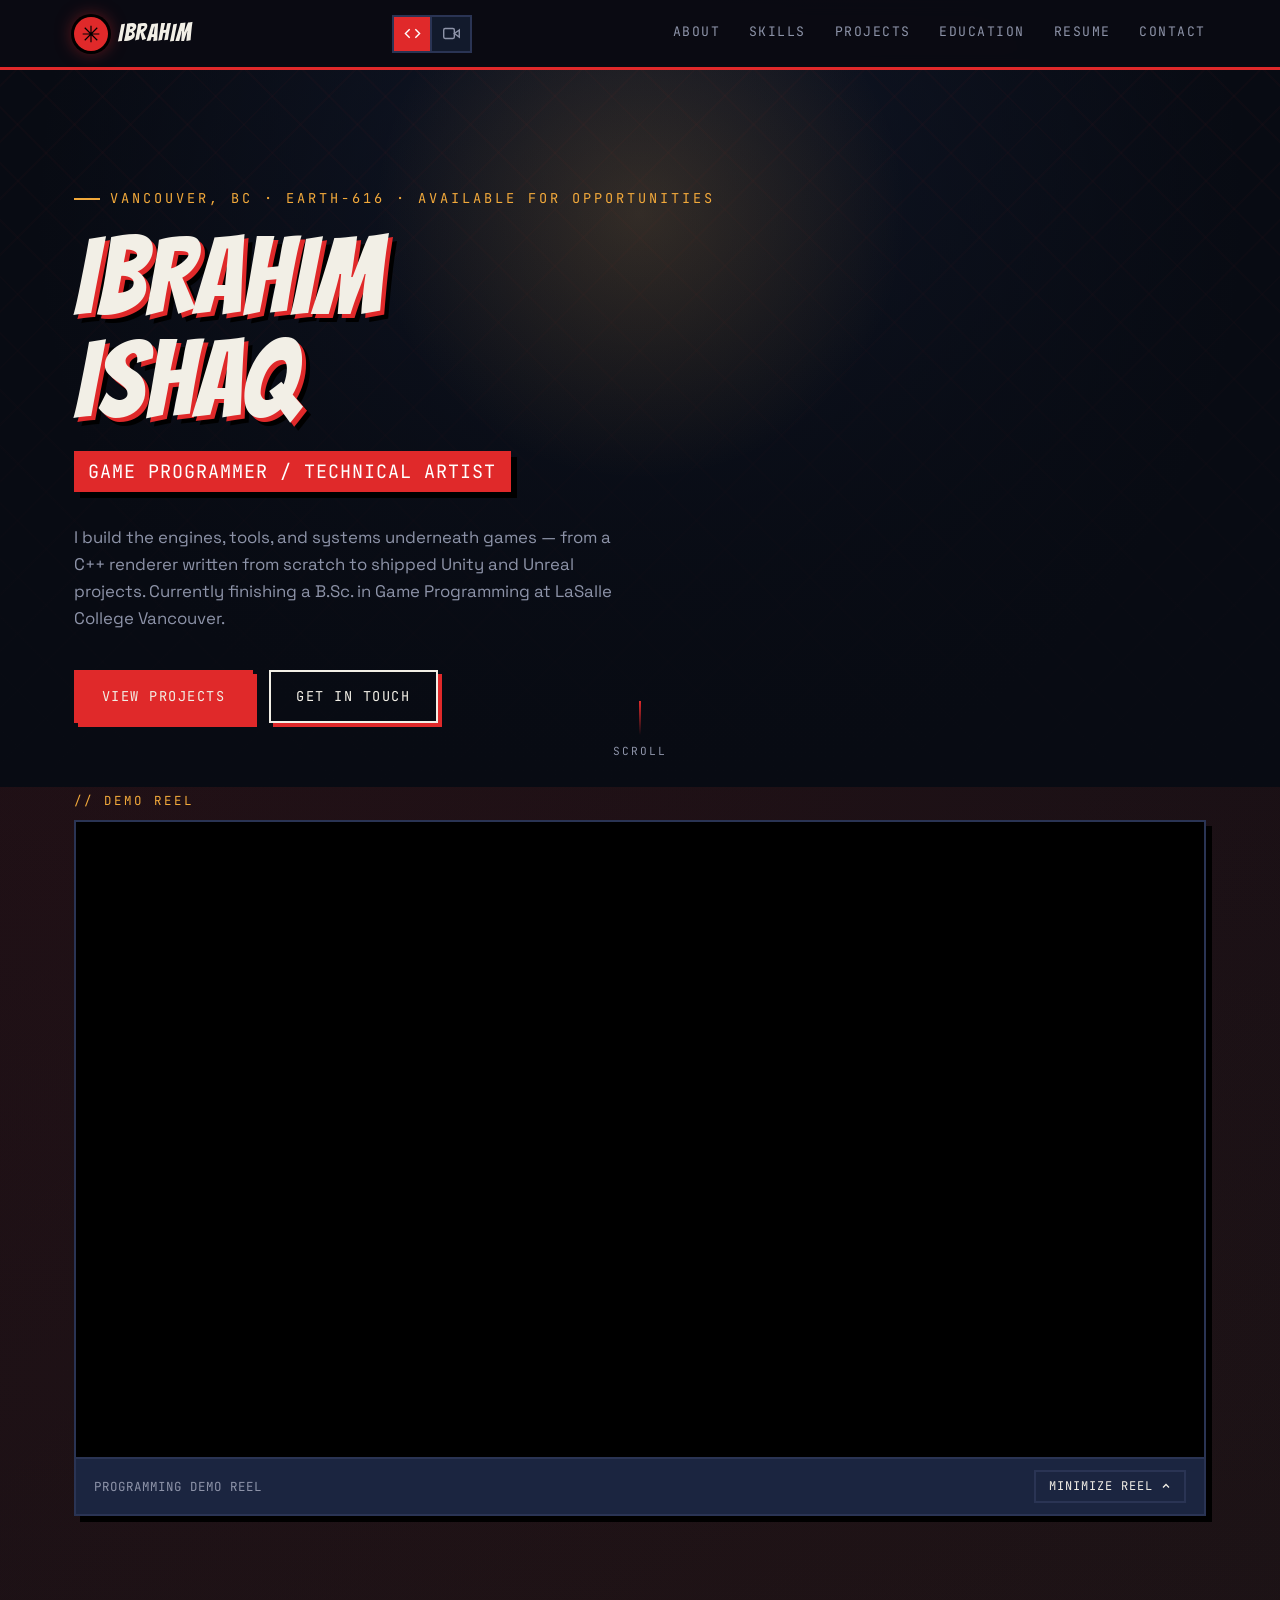
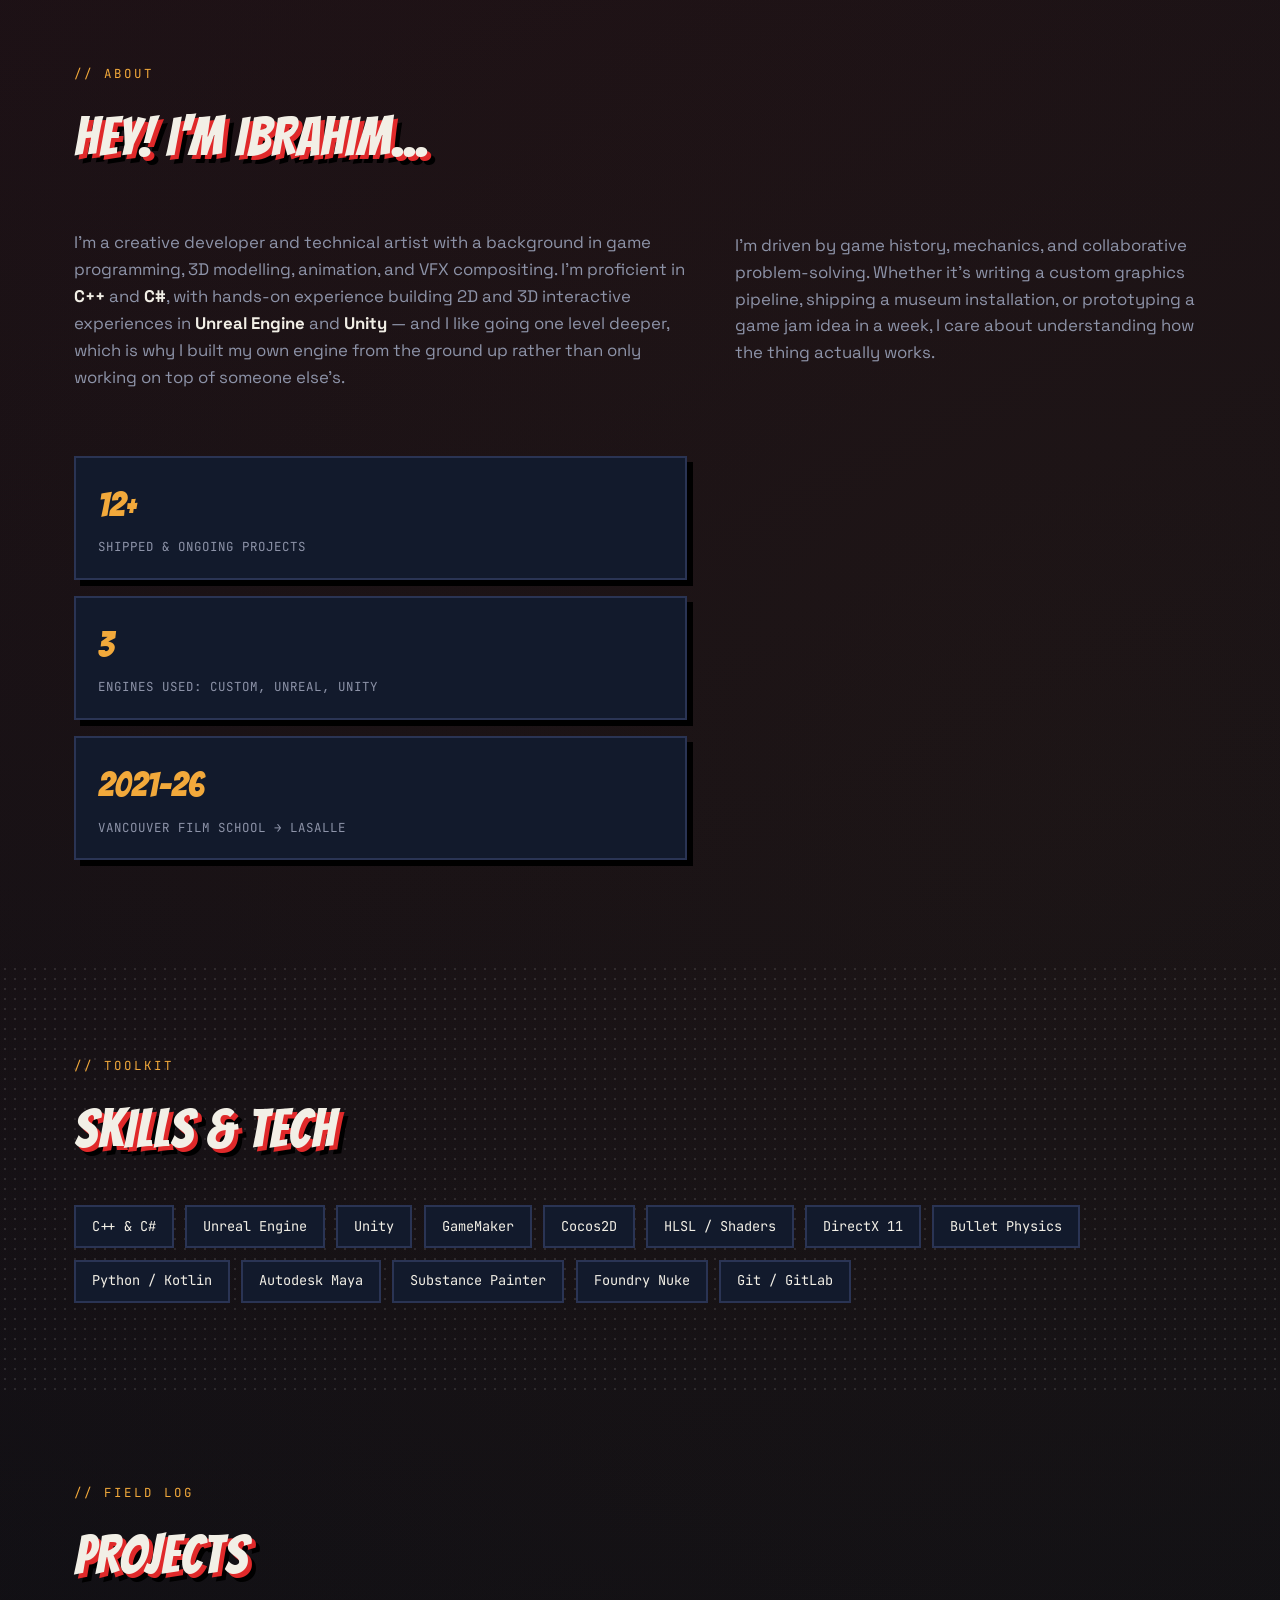
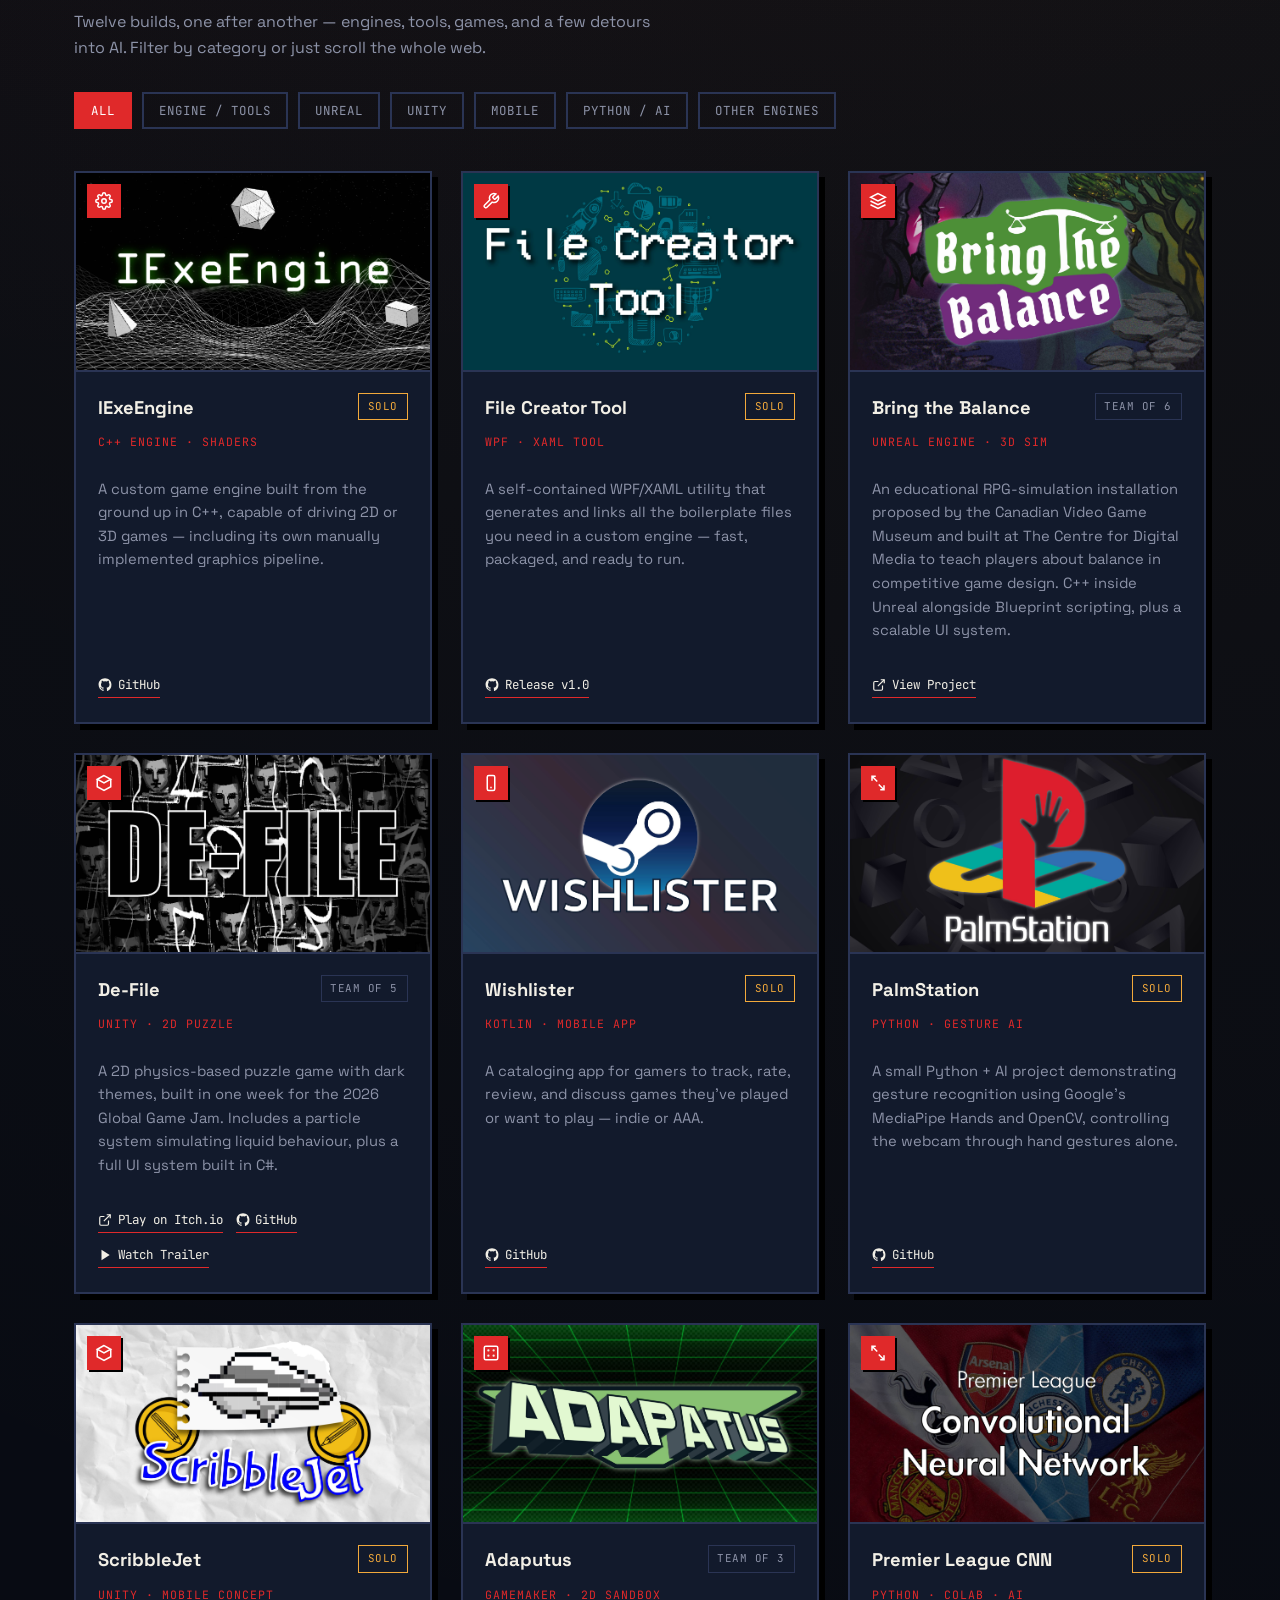
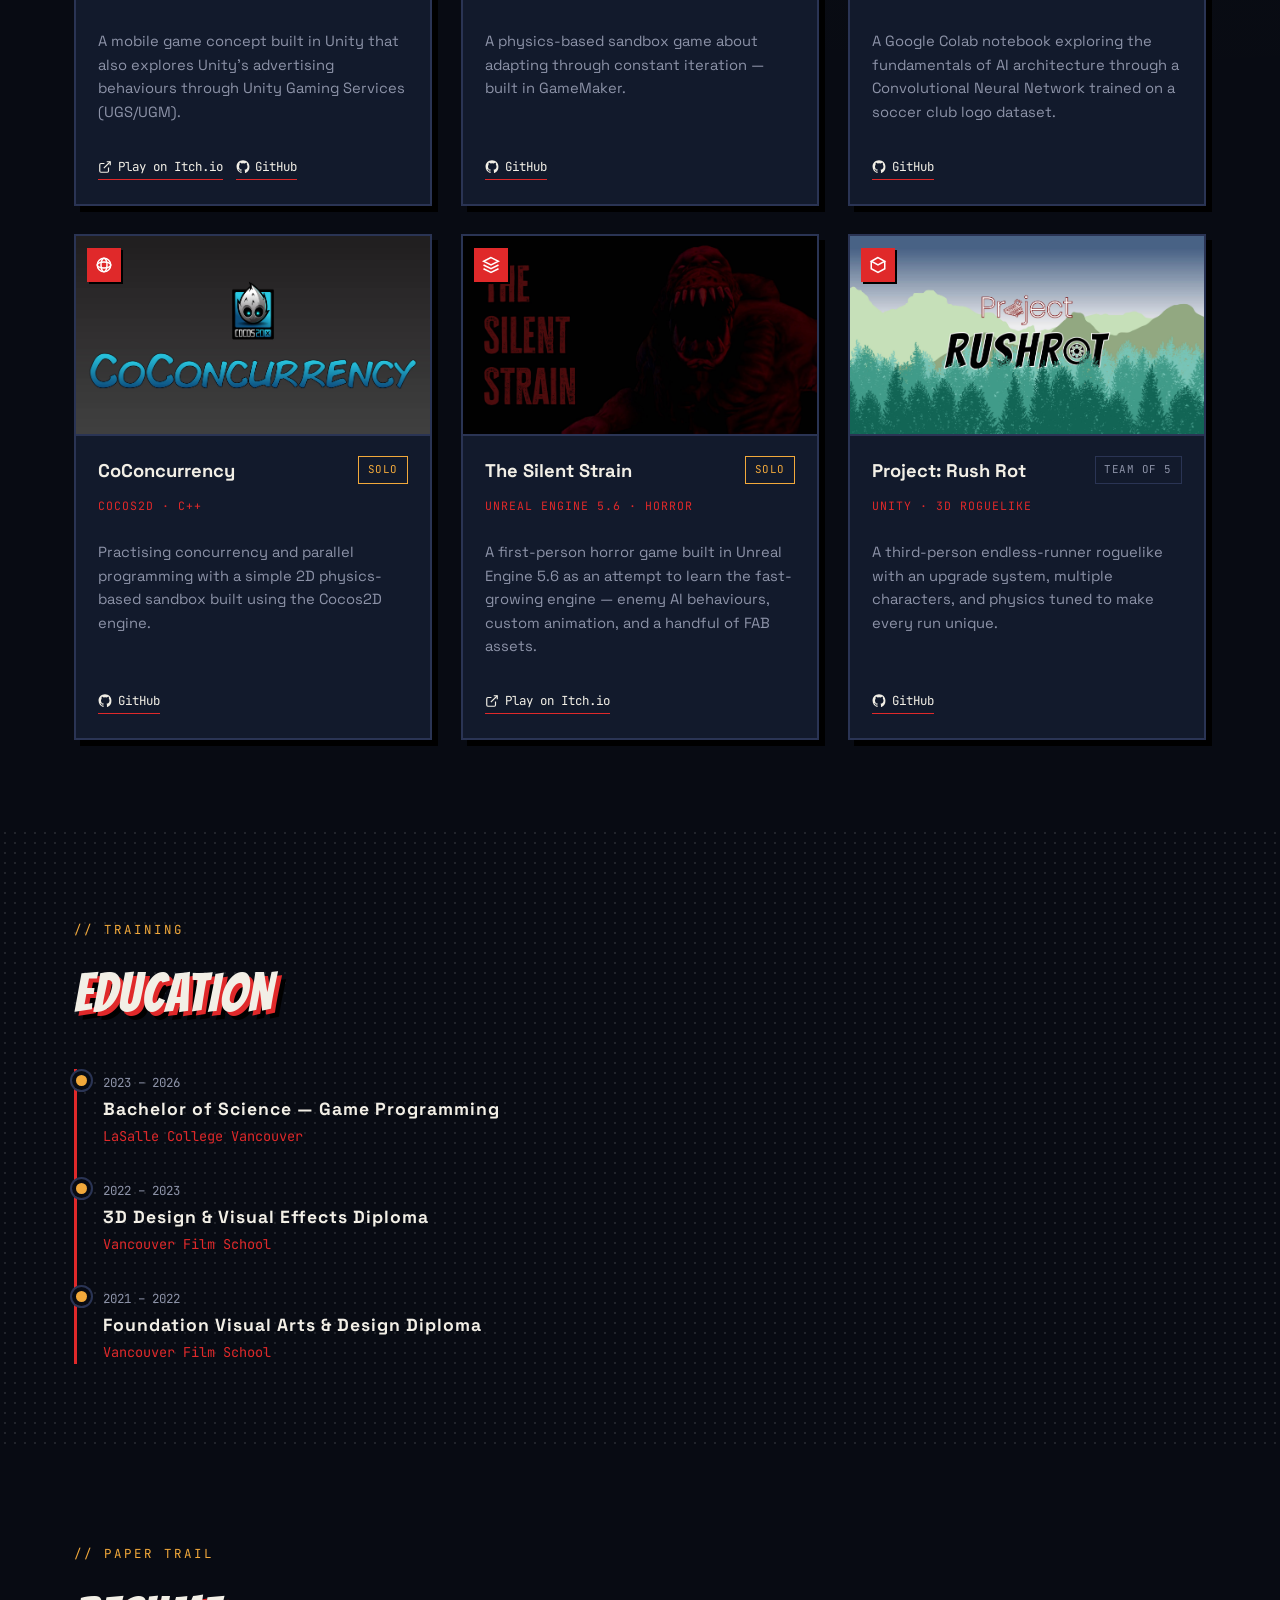
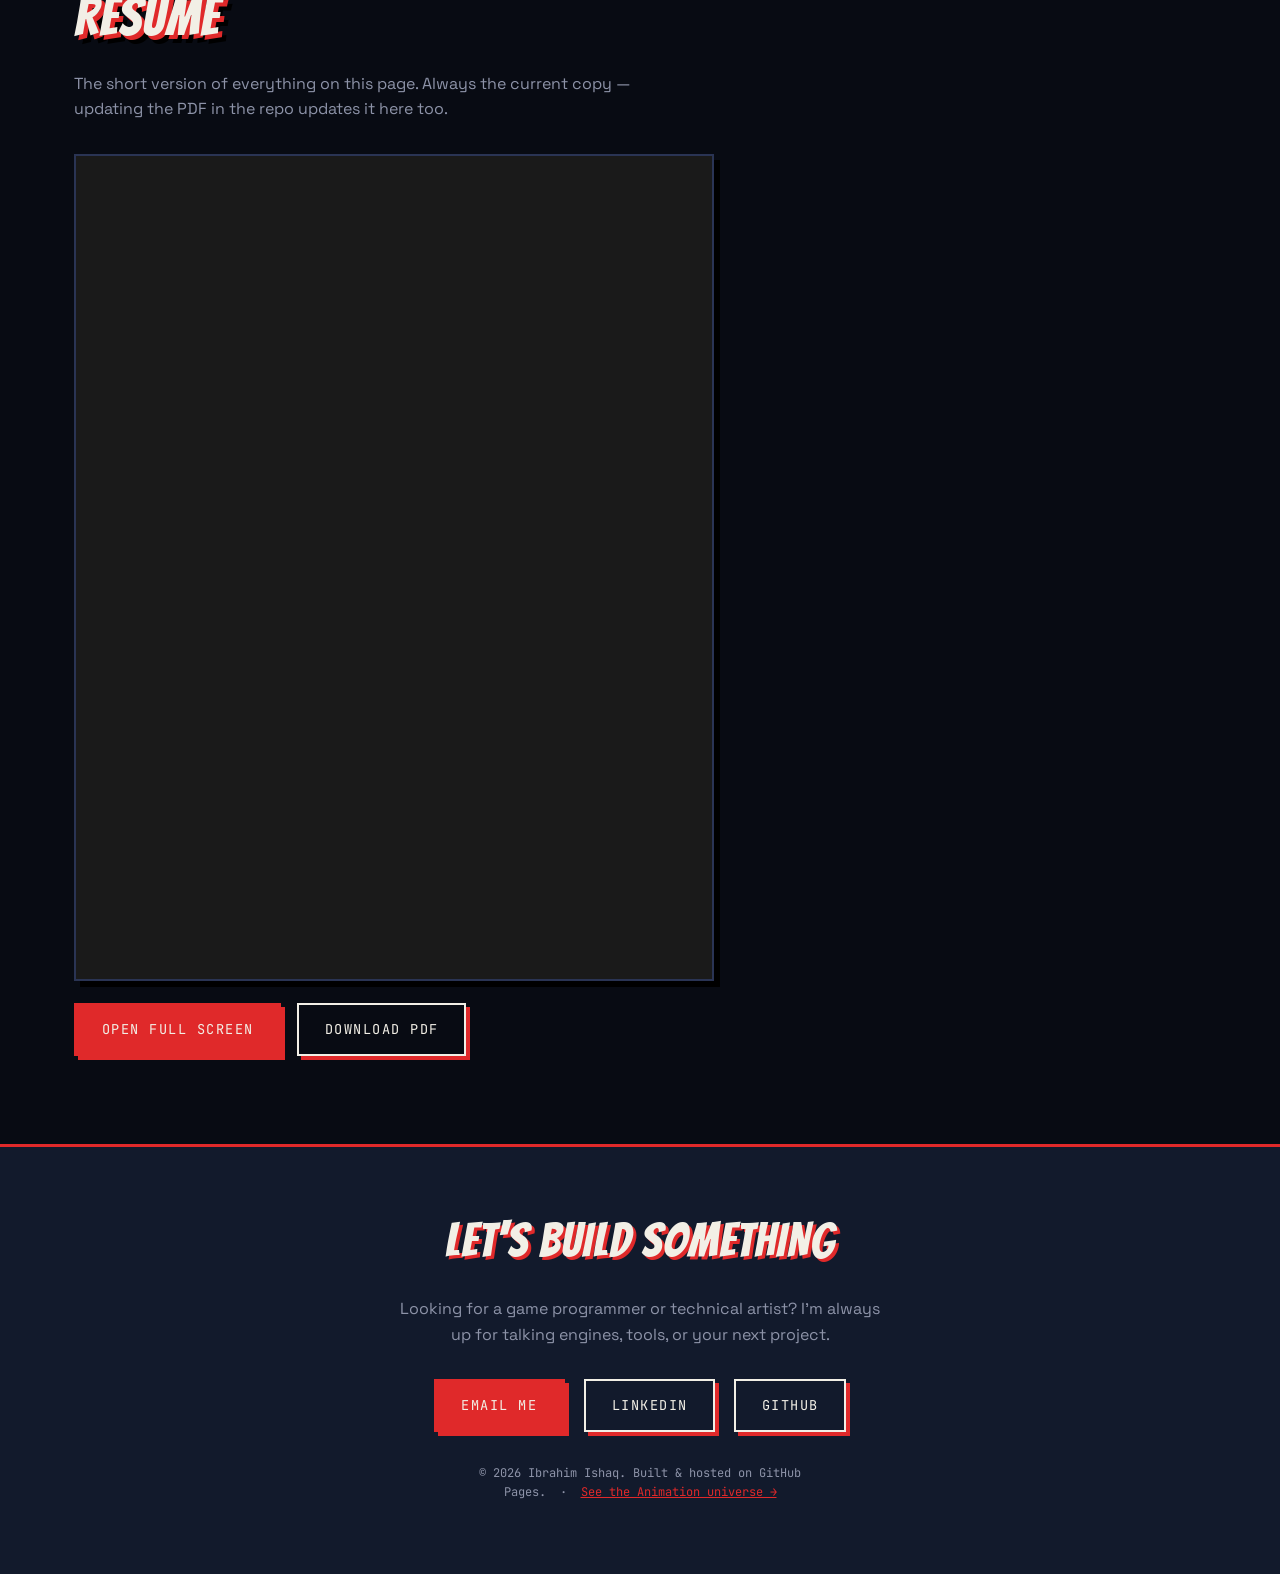
==== commit 6d757f2f: "Add resume section and local thumbnails This update adds a dedicated Resume section with an embedded" ====
--- a/index.html
+++ b/index.html
@@ -46,6 +46,7 @@
       <a href="#skills">Skills</a>
       <a href="#projects">Projects</a>
       <a href="#education">Education</a>
+      <a href="#resume">Resume</a>
       <a href="#contact">Contact</a>
     </nav>
   </div>
@@ -176,6 +177,7 @@
       <article class="project-card" data-category="engine">
         <div class="card-media">
           <div class="glyph-bg">IEE</div>
+          <img src="assets/img/projects/iexeengine.jpg" alt="" onerror="this.style.display='none'">
           <span class="cat-icon" title="Engine / Tools"><svg viewBox="0 0 24 24" stroke-width="2"><circle cx="12" cy="12" r="3"/><path d="M19.4 15a1.65 1.65 0 0 0 .33 1.82l.06.06a2 2 0 1 1-2.83 2.83l-.06-.06a1.65 1.65 0 0 0-1.82-.33 1.65 1.65 0 0 0-1 1.51V21a2 2 0 0 1-4 0v-.09A1.65 1.65 0 0 0 9 19.4a1.65 1.65 0 0 0-1.82.33l-.06.06a2 2 0 1 1-2.83-2.83l.06-.06a1.65 1.65 0 0 0 .33-1.82 1.65 1.65 0 0 0-1.51-1H3a2 2 0 0 1 0-4h.09A1.65 1.65 0 0 0 4.6 9a1.65 1.65 0 0 0-.33-1.82l-.06-.06a2 2 0 1 1 2.83-2.83l.06.06a1.65 1.65 0 0 0 1.82.33H9a1.65 1.65 0 0 0 1-1.51V3a2 2 0 0 1 4 0v.09a1.65 1.65 0 0 0 1 1.51 1.65 1.65 0 0 0 1.82-.33l.06-.06a2 2 0 1 1 2.83 2.83l-.06.06a1.65 1.65 0 0 0-.33 1.82V9a1.65 1.65 0 0 0 1.51 1H21a2 2 0 0 1 0 4h-.09a1.65 1.65 0 0 0-1.51 1z"/></svg></span>
         </div>
         <div class="card-body">
@@ -198,6 +200,7 @@
       <article class="project-card" data-category="engine">
         <div class="card-media">
           <div class="glyph-bg">FCT</div>
+          <img src="assets/img/projects/file-creator-tool.jpg" alt="" onerror="this.style.display='none'">
           <span class="cat-icon" title="Tool"><svg viewBox="0 0 24 24" stroke-width="2"><path d="M14.7 6.3a1 1 0 0 0 0 1.4l1.6 1.6a1 1 0 0 0 1.4 0l3.77-3.77a6 6 0 0 1-7.94 7.94l-6.91 6.91a2.12 2.12 0 0 1-3-3l6.91-6.91a6 6 0 0 1 7.94-7.94l-3.76 3.76z"/></svg></span>
         </div>
         <div class="card-body">
@@ -220,6 +223,7 @@
       <article class="project-card" data-category="unreal">
         <div class="card-media">
           <div class="glyph-bg">BTB</div>
+          <img src="assets/img/projects/bring-the-balance.jpg" alt="" onerror="this.style.display='none'">
           <span class="cat-icon" title="Unreal Engine"><svg viewBox="0 0 24 24" stroke-width="2"><path d="M12 2 2 7l10 5 10-5-10-5z"/><path d="M2 17l10 5 10-5"/><path d="M2 12l10 5 10-5"/></svg></span>
         </div>
         <div class="card-body">
@@ -242,6 +246,7 @@
       <article class="project-card" data-category="unity">
         <div class="card-media">
           <div class="glyph-bg">DFL</div>
+          <img src="assets/img/projects/de-file.jpg" alt="" onerror="this.style.display='none'">
           <span class="cat-icon" title="Unity"><svg viewBox="0 0 24 24" stroke-width="2"><path d="M12 2 3 7l9 5 9-5-9-5z"/><path d="M3 7v10l9 5 9-5V7"/></svg></span>
         </div>
         <div class="card-body">
@@ -272,6 +277,7 @@
       <article class="project-card" data-category="mobile">
         <div class="card-media">
           <div class="glyph-bg">WSH</div>
+          <img src="assets/img/projects/wishlister.jpg" alt="" onerror="this.style.display='none'">
           <span class="cat-icon" title="Mobile"><svg viewBox="0 0 24 24" stroke-width="2"><rect x="7" y="2" width="10" height="20" rx="2"/><line x1="11" y1="18" x2="13" y2="18"/></svg></span>
         </div>
         <div class="card-body">
@@ -294,6 +300,7 @@
       <article class="project-card" data-category="ai">
         <div class="card-media">
           <div class="glyph-bg">PLM</div>
+          <img src="assets/img/projects/palmstation.jpg" alt="" onerror="this.style.display='none'">
           <span class="cat-icon" title="Python / AI"><svg viewBox="0 0 24 24" stroke-width="2"><path d="M9 3H4v6M4 3l7 7M15 21h5v-6M20 21l-7-7"/></svg></span>
         </div>
         <div class="card-body">
@@ -316,6 +323,7 @@
       <article class="project-card" data-category="unity">
         <div class="card-media">
           <div class="glyph-bg">SCJ</div>
+          <img src="assets/img/projects/scribblejet.jpg" alt="" onerror="this.style.display='none'">
           <span class="cat-icon" title="Unity"><svg viewBox="0 0 24 24" stroke-width="2"><path d="M12 2 3 7l9 5 9-5-9-5z"/><path d="M3 7v10l9 5 9-5V7"/></svg></span>
         </div>
         <div class="card-body">
@@ -342,6 +350,7 @@
       <article class="project-card" data-category="other">
         <div class="card-media">
           <div class="glyph-bg">ADP</div>
+          <img src="assets/img/projects/adaputus.jpg" alt="" onerror="this.style.display='none'">
           <span class="cat-icon" title="GameMaker"><svg viewBox="0 0 24 24" stroke-width="2"><rect x="3" y="3" width="18" height="18" rx="2"/><circle cx="8.5" cy="8.5" r="1.5" fill="currentColor" stroke="none"/><circle cx="15.5" cy="15.5" r="1.5" fill="currentColor" stroke="none"/><circle cx="15.5" cy="8.5" r="1.5" fill="currentColor" stroke="none"/><circle cx="8.5" cy="15.5" r="1.5" fill="currentColor" stroke="none"/></svg></span>
         </div>
         <div class="card-body">
@@ -364,6 +373,7 @@
       <article class="project-card" data-category="ai">
         <div class="card-media">
           <div class="glyph-bg">CNN</div>
+          <img src="assets/img/projects/premier-league-cnn.jpg" alt="" onerror="this.style.display='none'">
           <span class="cat-icon" title="Python / AI"><svg viewBox="0 0 24 24" stroke-width="2"><path d="M9 3H4v6M4 3l7 7M15 21h5v-6M20 21l-7-7"/></svg></span>
         </div>
         <div class="card-body">
@@ -386,6 +396,7 @@
       <article class="project-card" data-category="other">
         <div class="card-media">
           <div class="glyph-bg">CCX</div>
+          <img src="assets/img/projects/coconcurrency.jpg" alt="" onerror="this.style.display='none'">
           <span class="cat-icon" title="Cocos2D"><svg viewBox="0 0 24 24" stroke-width="2"><circle cx="12" cy="12" r="9"/><ellipse cx="12" cy="12" rx="9" ry="4"/><ellipse cx="12" cy="12" rx="4" ry="9"/></svg></span>
         </div>
         <div class="card-body">
@@ -408,6 +419,7 @@
       <article class="project-card" data-category="unreal">
         <div class="card-media">
           <div class="glyph-bg">TSS</div>
+          <img src="assets/img/projects/the-silent-strain.jpg" alt="" onerror="this.style.display='none'">
           <span class="cat-icon" title="Unreal Engine"><svg viewBox="0 0 24 24" stroke-width="2"><path d="M12 2 2 7l10 5 10-5-10-5z"/><path d="M2 17l10 5 10-5"/><path d="M2 12l10 5 10-5"/></svg></span>
         </div>
         <div class="card-body">
@@ -430,6 +442,7 @@
       <article class="project-card" data-category="unity">
         <div class="card-media">
           <div class="glyph-bg">PRR</div>
+          <img src="assets/img/projects/project-rush-rot.jpg" alt="" onerror="this.style.display='none'">
           <span class="cat-icon" title="Unity"><svg viewBox="0 0 24 24" stroke-width="2"><path d="M12 2 3 7l9 5 9-5-9-5z"/><path d="M3 7v10l9 5 9-5V7"/></svg></span>
         </div>
         <div class="card-body">
@@ -482,6 +495,32 @@
 </section>
 
 <!-- ============================================
+     RESUME
+============================================ -->
+<section id="resume" data-thread-label="Resume">
+  <div class="wrap">
+    <span class="eyebrow">// Paper Trail</span>
+    <h2 class="section-title">Resume</h2>
+    <p style="color:var(--muted); max-width:60ch; margin-top:0.6rem;">The short version of everything on this page. Always the current copy — updating the PDF in the repo updates it here too.</p>
+
+    <div class="resume-card">
+      <div class="resume-embed">
+        <iframe src="assets/resume.pdf" title="Ibrahim Ishaq — Resume" loading="lazy"></iframe>
+      </div>
+      <div class="resume-mobile-note">
+        <svg viewBox="0 0 24 24" fill="none" stroke="currentColor" stroke-width="2"><path d="M14 2H6a2 2 0 0 0-2 2v16a2 2 0 0 0 2 2h12a2 2 0 0 0 2-2V8z"/><polyline points="14 2 14 8 20 8"/></svg>
+        <strong>Resume</strong>
+        <span>Preview isn't shown on mobile — tap below to open it.</span>
+      </div>
+    </div>
+    <div class="resume-actions">
+      <a href="assets/resume.pdf" target="_blank" rel="noopener" class="btn primary">Open Full Screen</a>
+      <a href="assets/resume.pdf" download class="btn">Download PDF</a>
+    </div>
+  </div>
+</section>
+
+<!-- ============================================
      FOOTER / CONTACT
 ============================================ -->
 <footer id="contact" data-thread-label="Contact">
@@ -503,4 +542,4 @@
 
 <script src="assets/js/main.js"></script>
 </body>
-</html>
+</html>
--- a/assets/css/base.css
+++ b/assets/css/base.css
@@ -35,7 +35,8 @@
   *{animation-duration:0.01ms !important; animation-iteration-count:1 !important; transition-duration:0.01ms !important; scroll-behavior:auto !important;}
 }
 
-/* Cross-document view transitions between universes */
+/* Cross-document view transitions between universes (progressive enhancement —
+   unsupported browsers just navigate normally, nothing breaks). */
 @view-transition{ navigation: auto; }
 ::view-transition-old(root), ::view-transition-new(root){ animation-duration:0.45s; }
 ::view-transition-new(root){ animation-name: universe-in; }
@@ -150,7 +151,7 @@
 
 .nav-right{display:flex; align-items:center; gap:0.9rem;}
 
-/* webpge switch - always visible, outside the collapsible mobile menu */
+/* universe switch — always visible, outside the collapsible mobile menu */
 .universe-switch{
   display:flex; border:2px solid var(--line); background:var(--panel);
 }
@@ -405,6 +406,28 @@
 .edu-item .edu-date{color:var(--muted); font-family:var(--mono); font-size:0.78rem; text-transform:uppercase;}
 
 /* ============================================
+   RESUME
+============================================ */
+.resume-card{
+  border:2px solid var(--line); background:var(--panel); box-shadow:var(--hard-black);
+  overflow:hidden; max-width:640px; margin-top:2rem;
+}
+.resume-embed{ aspect-ratio: 1 / 1.294; background:#1a1a1a; }
+.resume-embed iframe{ width:100%; height:100%; border:0; display:block; }
+.resume-mobile-note{
+  display:none; flex-direction:column; align-items:center; gap:0.8rem; text-align:center;
+  padding:3.5rem 1.5rem; background:var(--panel2);
+}
+.resume-mobile-note svg{width:40px; height:40px; color:var(--primary);}
+.resume-mobile-note strong{font-family:var(--display); font-size:1.4rem; text-transform:uppercase; color:var(--ink);}
+.resume-mobile-note span{font-family:var(--mono); font-size:0.8rem; color:var(--muted);}
+@media (max-width: 700px){
+  .resume-embed{ display:none; }
+  .resume-mobile-note{ display:flex; }
+}
+.resume-actions{display:flex; gap:1rem; margin-top:1.4rem; flex-wrap:wrap;}
+
+/* ============================================
    FOOTER
 ============================================ */
 footer{border-top:3px solid var(--primary); padding:3.5rem 0 2.5rem; text-align:center; background:var(--panel);}
@@ -420,4 +443,4 @@
 }
 #back-to-top.show{opacity:1; pointer-events:auto;}
 #back-to-top:hover{transform:translateY(-3px);}
-#back-to-top svg{width:20px; height:20px; stroke:#fff;}
+#back-to-top svg{width:20px; height:20px; stroke:#fff;}
